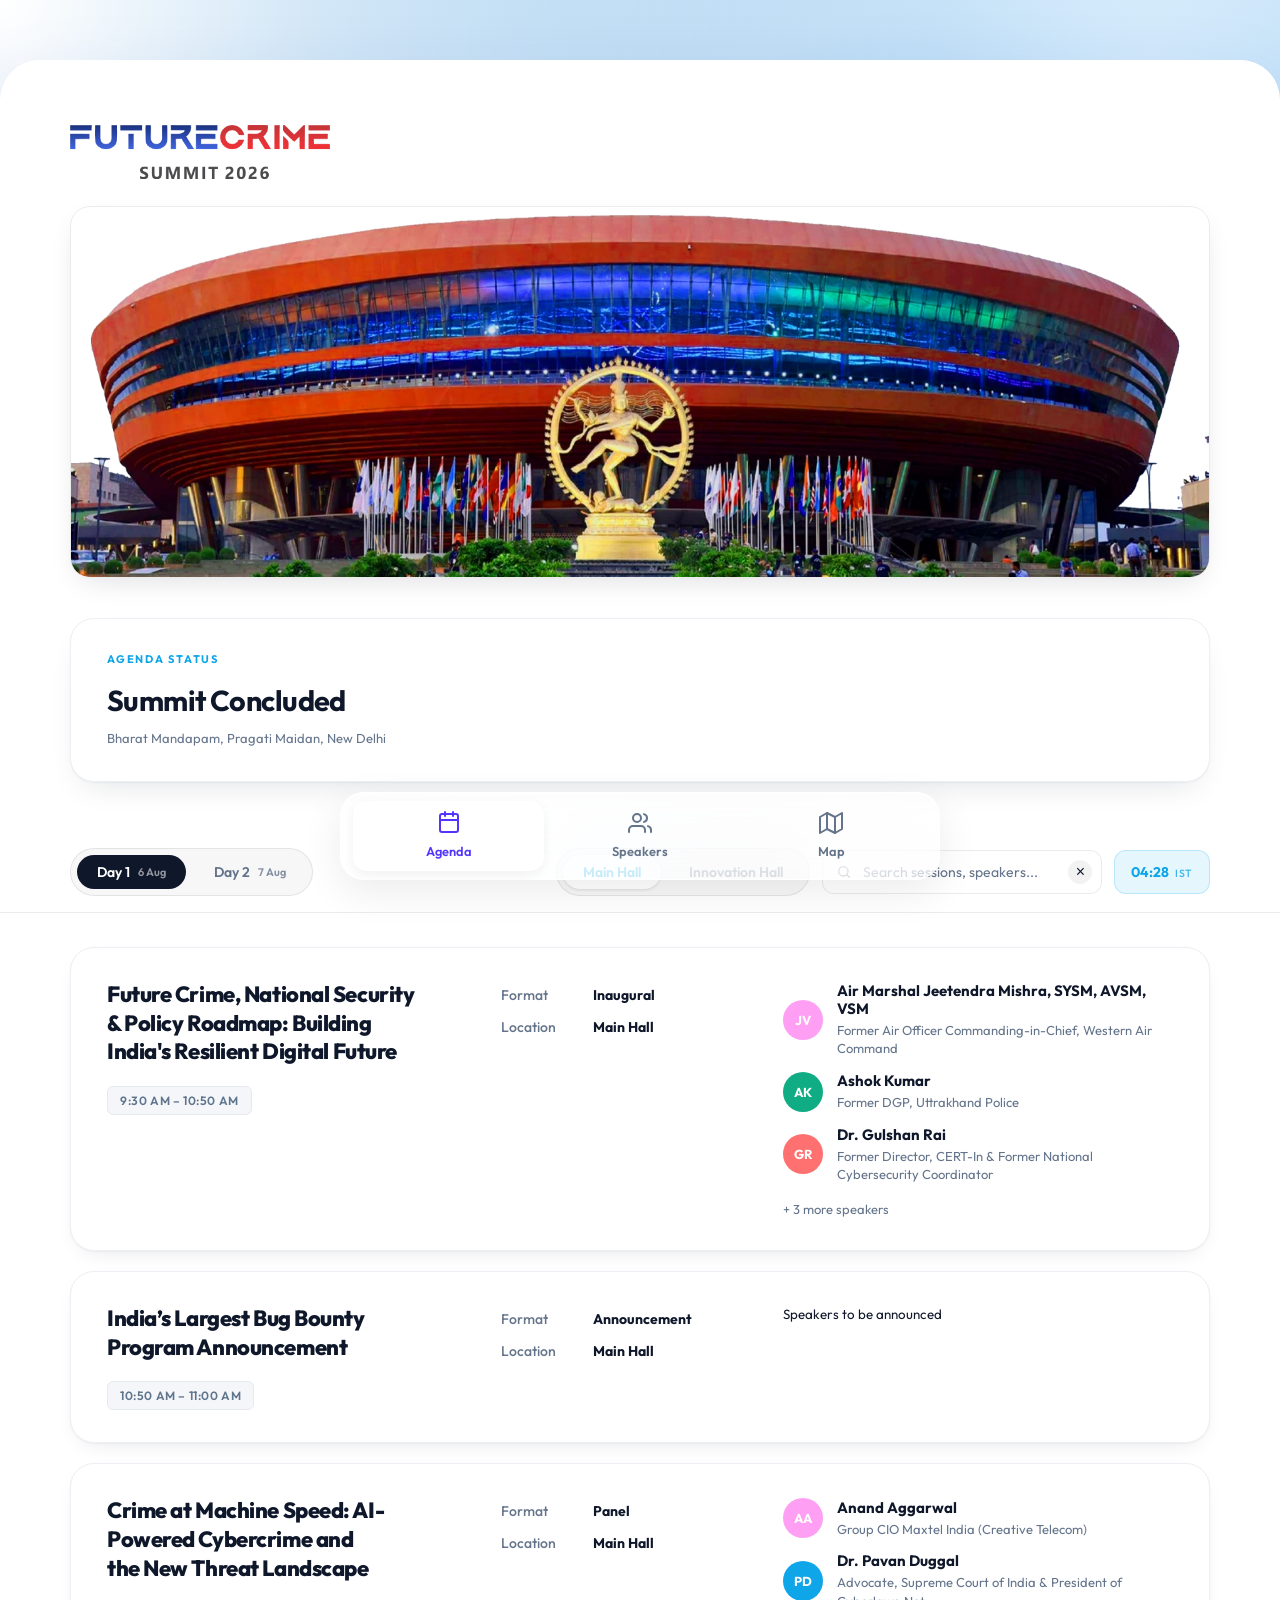
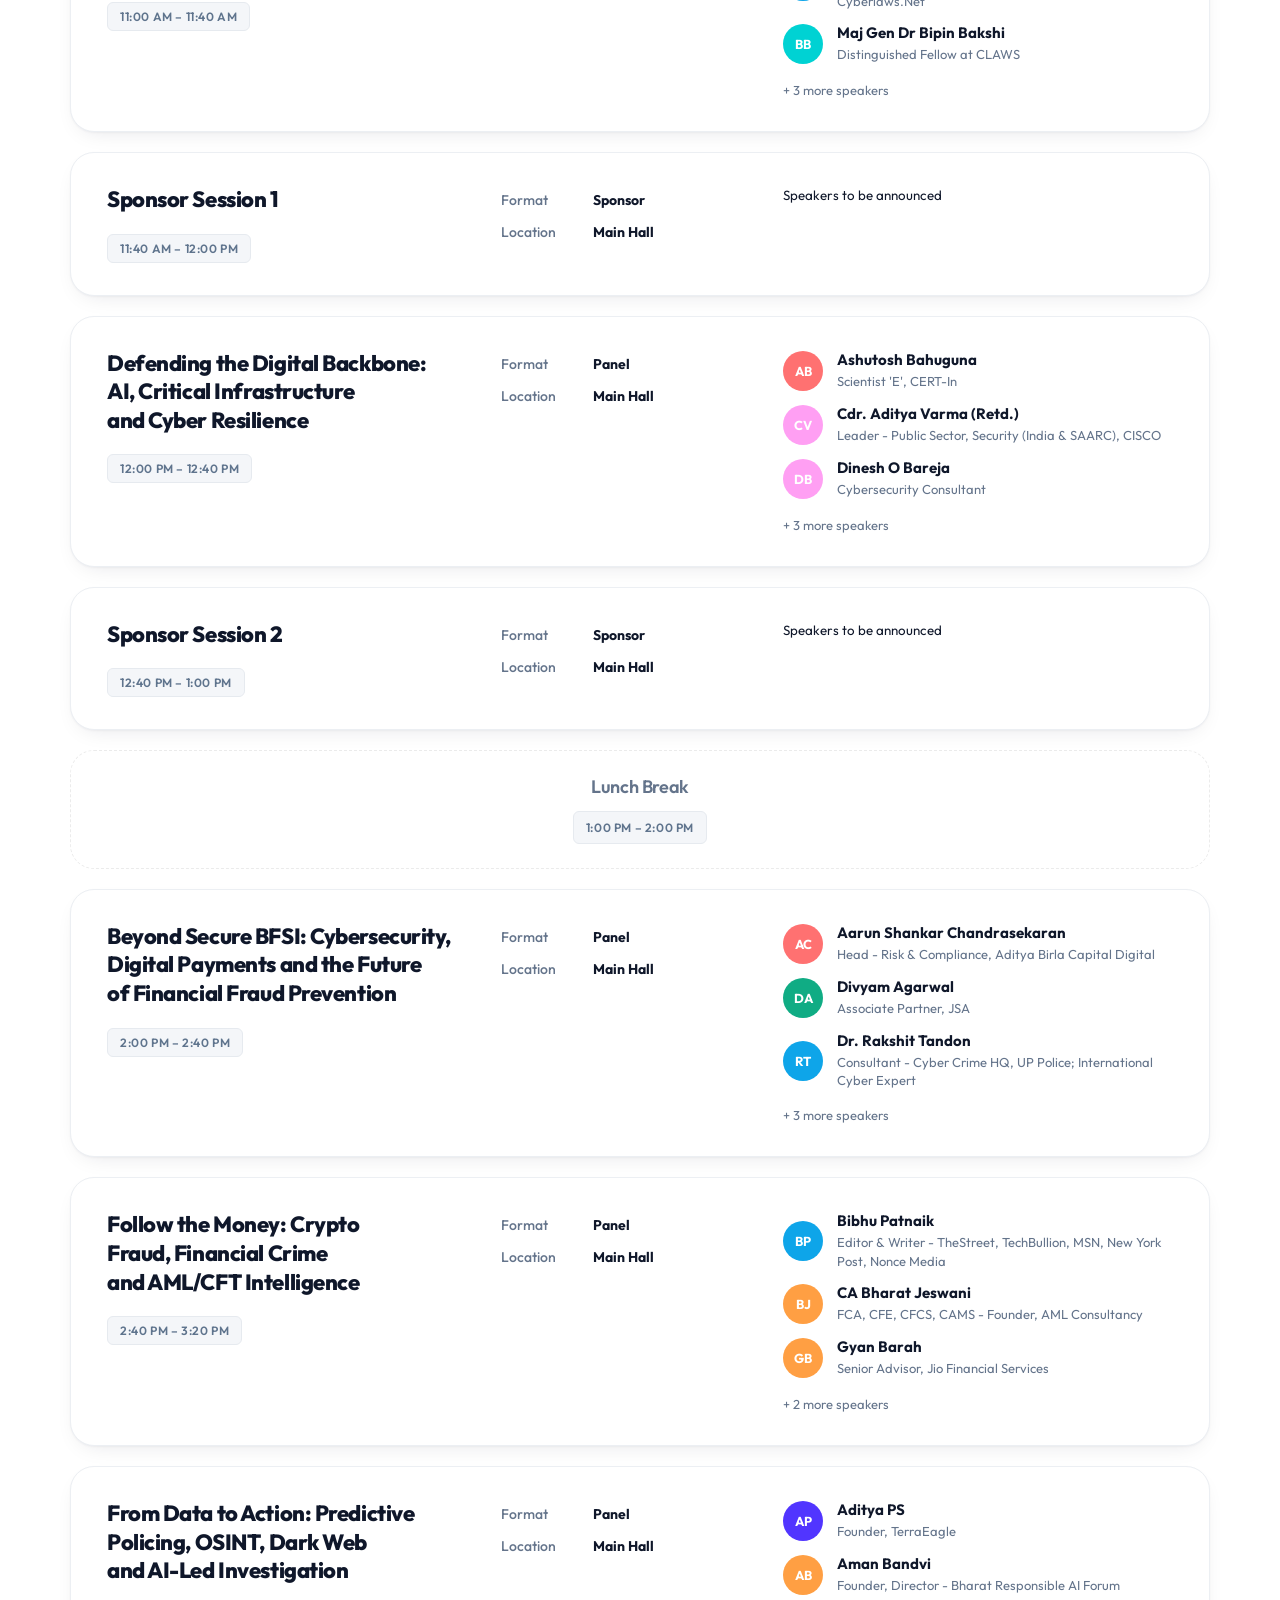
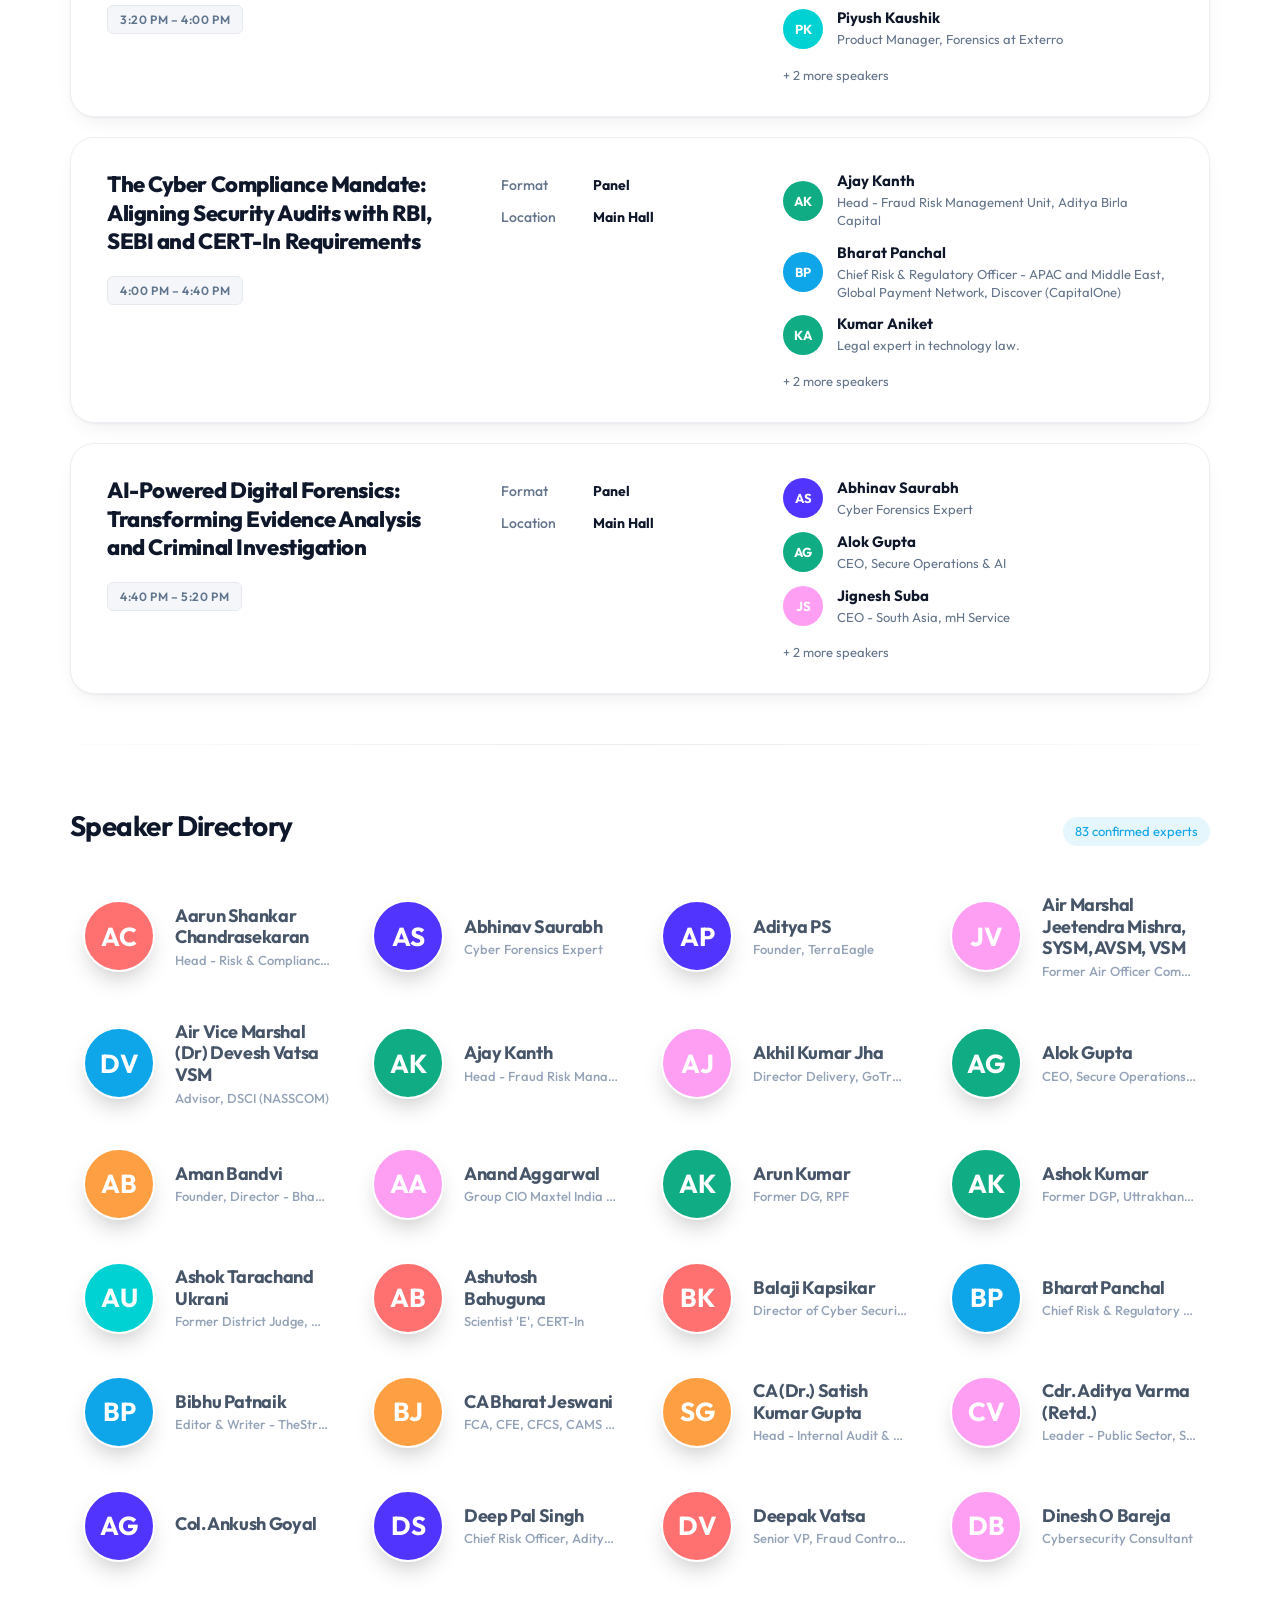
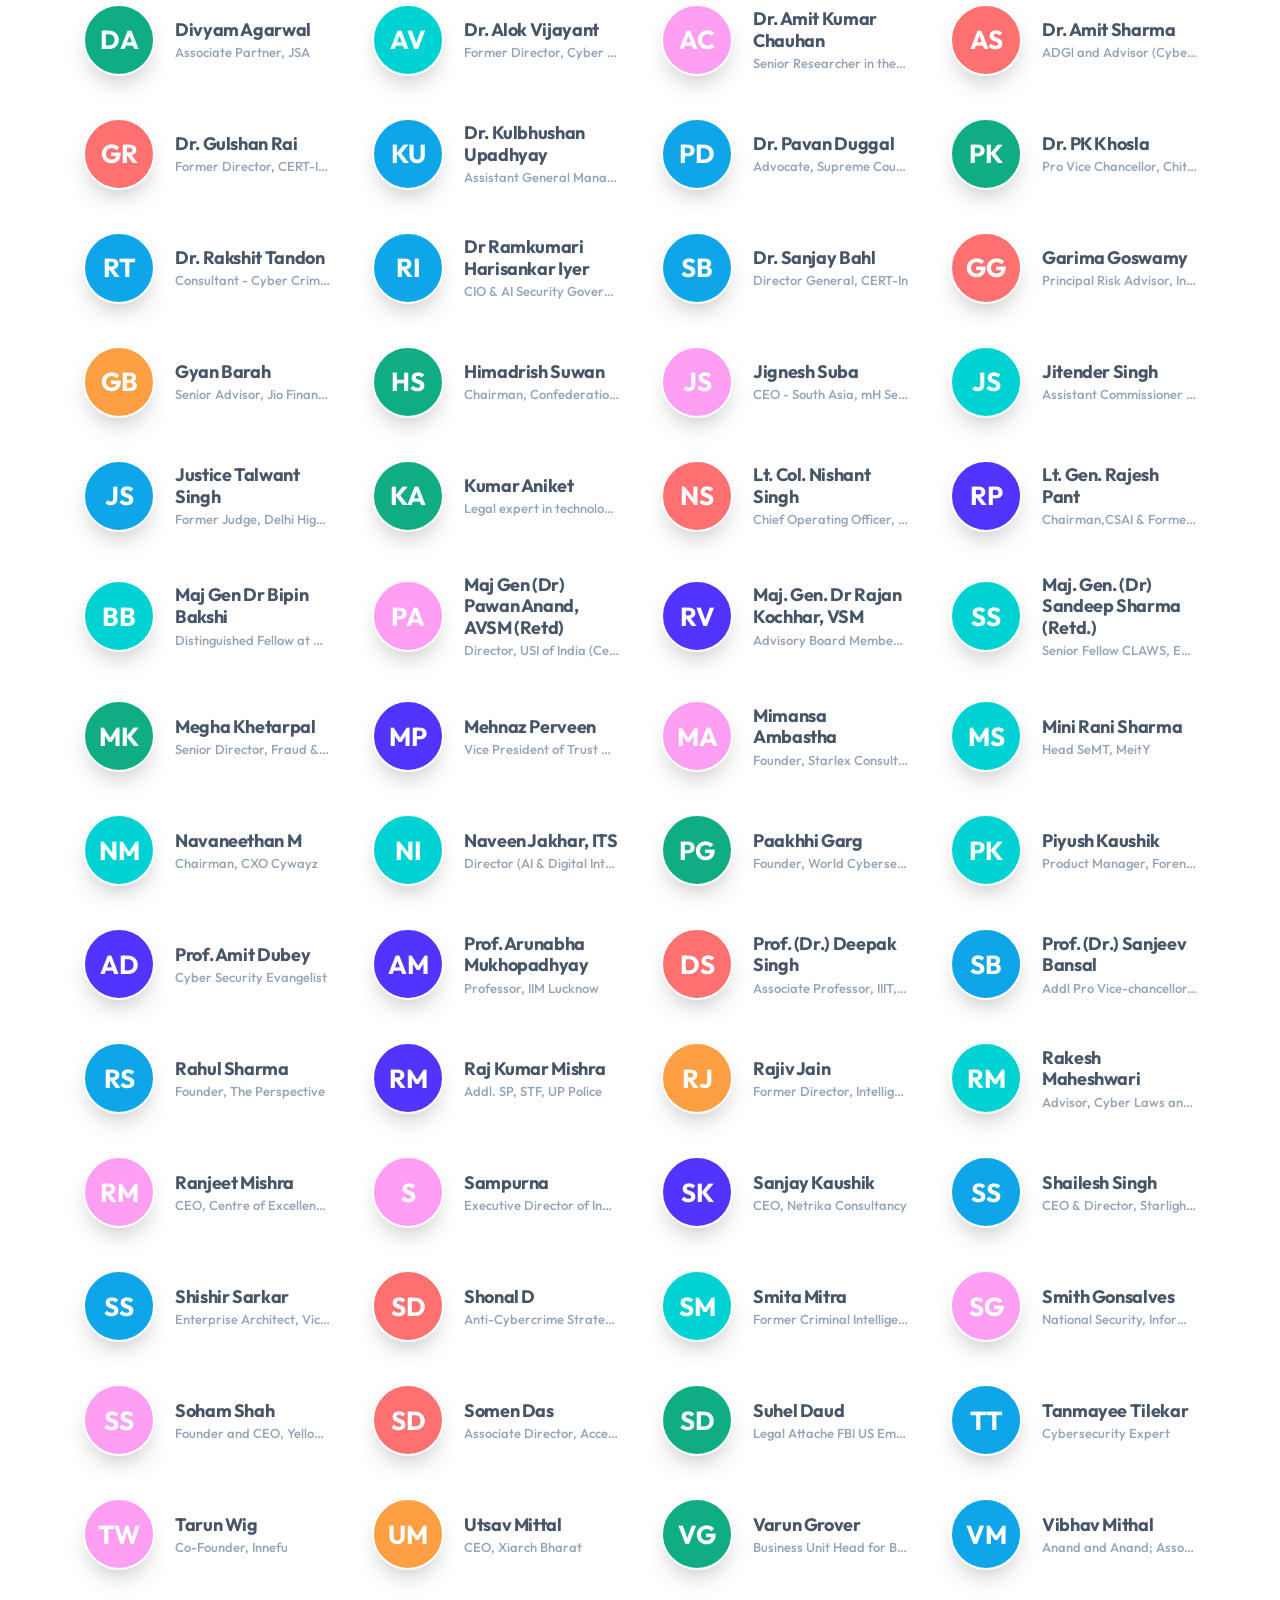
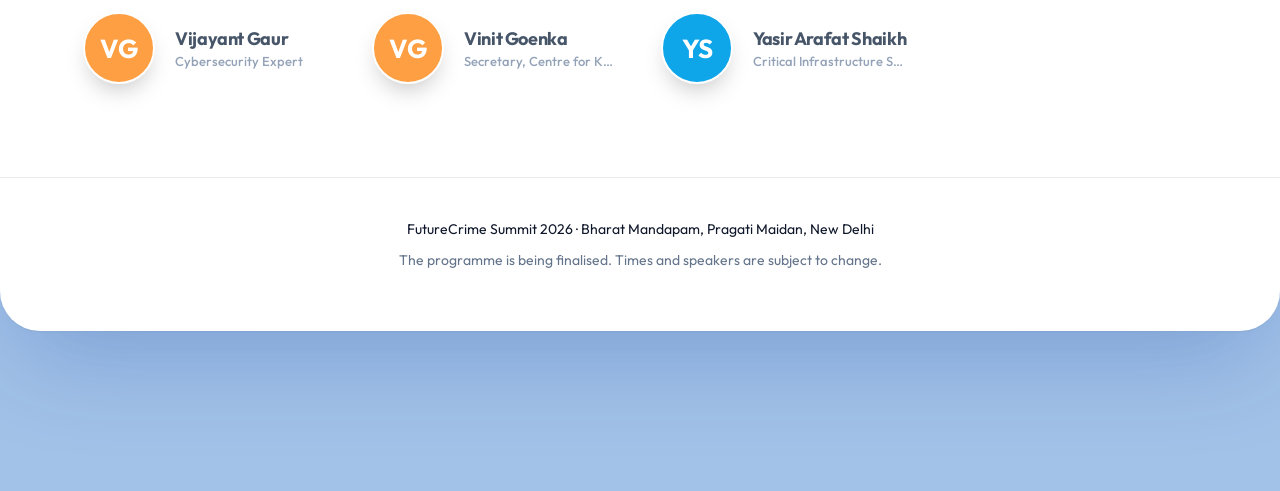
==== agenda/index.html @ 0f735884 "added new" ====
<!DOCTYPE html>
<html lang="en">
<head>
<meta charset="utf-8">
<meta name="viewport" content="width=device-width, initial-scale=1, viewport-fit=cover">
<title>Agenda · FutureCrime Summit 2026</title>
<meta name="description" content="Full two-day session schedule and speaker directory for the FutureCrime Summit 2026, 6–7 August 2026, Bharat Mandapam, New Delhi.">
<meta name="theme-color" content="#a2c2e8">
<link rel="shortcut icon" href="https://summit.futurecrime.org/assets/img/logo/favs.jpeg">
<link rel="preconnect" href="https://fonts.googleapis.com">
<link rel="preconnect" href="https://fonts.gstatic.com" crossorigin>
<link href="https://fonts.googleapis.com/css2?family=Outfit:wght@300;400;500;600;700;800&display=swap" rel="stylesheet">
<link rel="stylesheet" href="assets/css/agenda.css?v=1.0.24">
</head>
<body>

<div class="ambient-bg" aria-hidden="true"></div>

<div class="app-container">

  <header class="hero">
    <div class="wrap">
      <!-- Drop your logo file at images/logo.png, or point src at the one
           already on the site. -->
      <a class="hero-logo" href="https://summit.futurecrime.org/" aria-label="FutureCrime Summit home">
        <img src="assets/summit.png" alt="FutureCrime Summit">
      </a>

      <!-- Swap images/banner.jpg for your own artwork. Anything around
           1600x520 (roughly 3:1) fits without cropping. -->
      <div class="hero-banner">
        <img src="assets/1600x520.webp" alt="FutureCrime Summit 2026">
      </div>

      <!-- Fills itself in: what is running now, and what is next. -->
      <section class="live" id="live-strip" aria-live="polite" aria-label="Current session">
        <div class="live-skeleton">Initializing timeline data…</div>
      </section>
    </div>
  </header>

  <nav class="controls" id="controls" aria-label="Agenda filters">
    <div class="wrap controls-inner">
      <div class="days" id="day-tabs" role="tablist" aria-label="Event day"></div>
      <div class="filters">
        <div class="halls" id="hall-filters" role="group" aria-label="Filter by hall"></div>
        <div class="search">
          <svg viewBox="0 0 24 24" aria-hidden="true"><circle cx="11" cy="11" r="7"/><path d="M20 20l-3.5-3.5"/></svg>
          <input type="search" id="search" placeholder="Search sessions, speakers..." aria-label="Search the agenda" autocomplete="off">
          <button type="button" id="search-clear" class="clear" aria-label="Clear search" hidden>&times;</button>
        </div>
        <div class="controls-clock" aria-live="off">
          <span id="clock-time">--:--</span>
          <span class="controls-clock-tz">IST</span>
        </div>
      </div>
    </div>
  </nav>

  <main class="wrap">
    <section id="timeline" class="timeline" aria-label="Session timeline"></section>
    <p class="empty" id="empty" hidden>
      <strong>No matching sessions found.</strong>
      Adjust your search or hall filters to see the full day's agenda.
    </p>

    <section class="directory" id="directory" aria-labelledby="dir-heading">
      <div class="dir-head">
        <h2 id="dir-heading">Speaker Directory</h2>
        <p class="dir-count" id="dir-count"></p>
      </div>
      <div class="dir-grid" id="dir-grid"></div>
    </section>
  </main>

  <footer class="foot">
    <div class="wrap">
      <p>FutureCrime Summit 2026 · Bharat Mandapam, Pragati Maidan, New Delhi</p>
      <p class="foot-note">The programme is being finalised. Times and speakers are subject to change.</p>
    </div>
  </footer>

</div><!-- /.app-container -->

<div class="sheet" id="sheet" hidden role="dialog" aria-modal="true" aria-labelledby="sheet-title">
  <div class="sheet-backdrop" data-close></div>
  <div class="sheet-panel" role="document">
    <button class="sheet-close" data-close aria-label="Close">&times;</button>
    <div class="sheet-body" id="sheet-body"></div>
  </div>
</div>

<nav class="bottom-nav" aria-label="Primary navigation">
  <a href="#timeline" class="nav-item active">
    <svg viewBox="0 0 24 24" aria-hidden="true">
      <rect x="3" y="4" width="18" height="18" rx="2"></rect>
      <line x1="16" y1="2" x2="16" y2="6"></line>
      <line x1="8" y1="2" x2="8" y2="6"></line>
      <line x1="3" y1="10" x2="21" y2="10"></line>
    </svg>
    <span>Agenda</span>
  </a>

  <a href="#directory" class="nav-item">
    <svg viewBox="0 0 24 24" aria-hidden="true">
      <path d="M17 21v-2a4 4 0 0 0-4-4H5a4 4 0 0 0-4 4v2"></path>
      <circle cx="9" cy="7" r="4"></circle>
      <path d="M23 21v-2a4 4 0 0 0-3-3.87"></path>
      <path d="M16 3.13a4 4 0 0 1 0 7.75"></path>
    </svg>
    <span>Speakers</span>
  </a>

  <a href="#" class="nav-item" data-sheet="venue">
    <svg viewBox="0 0 24 24" aria-hidden="true">
      <polygon points="1 6 1 22 8 18 16 22 23 18 23 2 16 6 8 2 1 6"></polygon>
      <line x1="8" y1="2" x2="8" y2="18"></line>
      <line x1="16" y1="6" x2="16" y2="22"></line>
    </svg>
    <span>Map</span>
  </a>
</nav>

<!-- All content lives in data.js. It must load before agenda.js. -->
<script src="data.js?v=1.0.25"></script>
<script src="assets/js/agenda.js?v=1.0.25" defer></script>
</body>
</html>
---- agenda/assets/css/agenda.css ----
/* ==========================================================================
   FutureCrime Summit — agenda
   The page is one white sheet floating on a blue gradient field.
   ========================================================================== */

:root {
  --bg-base: #f8fafc;
  --bg-surface: rgba(255, 255, 255, 0.7);
  --bg-surface-hover: rgba(255, 255, 255, 0.95);
  --bg-sheet: rgba(255, 255, 255, 0.95);

  --text-main: #0f172a;
  --text-muted: #64748b;
  --text-dark: #ffffff;

  --border-light: rgba(0, 0, 0, 0.08);

  --accent-cyan: #0ea5e9;
  --accent-cyan-dim: rgba(14, 165, 233, 0.1);
  --accent-magenta: #FF5455;
  --accent-purple: #5135FF;

  --grad-brand: linear-gradient(93deg, var(--accent-purple) 10.65%, var(--accent-magenta) 89.35%);

  --sans: 'Outfit', system-ui, -apple-system, sans-serif;
  --mono: 'Outfit', system-ui, -apple-system, sans-serif;

  --gap: 24px;
  --radius: 16px;
  --ease-spring: cubic-bezier(0.175, 0.885, 0.32, 1.1);
  --ease-out: cubic-bezier(0.16, 1, 0.3, 1);
}

*, *::before, *::after { box-sizing: border-box; }

html { scroll-behavior: smooth; }
@media (prefers-reduced-motion: reduce) {
  html { scroll-behavior: auto; }
  *, *::before, *::after { animation-duration: .01ms !important; transition-duration: .01ms !important; }
}

body {
  margin: 0;
  background-color: #a2c2e8;
  color: var(--text-main);
  font-family: var(--sans);
  font-size: 16px;
  line-height: 1.6;
  -webkit-font-smoothing: antialiased;
  -moz-osx-font-smoothing: grayscale;
  overflow-x: hidden;
}

.ambient-bg {
  position: fixed;
  inset: 0;
  z-index: -2;
  pointer-events: none;
  background-color: #7db9e8;
  background-image:
    radial-gradient(circle at 10% 95%, #0d47a1 0%, transparent 50%),
    radial-gradient(circle at 90% 90%, #64b5f6 0%, transparent 60%),
    radial-gradient(circle at 0% 0%, #ffffff 0%, transparent 60%),
    radial-gradient(circle at 90% 10%, #e3f2fd 0%, transparent 60%);
}

.app-container {
  background: #ffffff;
  max-width: 1280px;
  margin: 60px auto 160px;
  border-radius: 40px;
  box-shadow:
    0 40px 100px -20px rgba(0, 50, 150, 0.25),
    0 1px 3px rgba(0, 0, 0, 0.05),
    inset 0 1px 1px rgba(255, 255, 255, 0.8);
  position: relative;
}

.wrap { width: min(1140px, 100% - 40px); margin-inline: auto; }

@media (max-width: 1024px) {
  .app-container { margin: 40px auto 140px; width: calc(100% - 48px); border-radius: 32px; }
}
@media (max-width: 640px) {
  .wrap { width: min(1140px, 100% - 28px); }
  .app-container {
    margin: 0 auto; width: 100%; border-radius: 0;
    box-shadow: none; min-height: 100vh; padding-bottom: 120px;
  }
}

:focus-visible {
  outline: 2px solid var(--accent-cyan);
  outline-offset: 4px;
  border-radius: 6px;
}

/* hero ------------------------------------------------------------------- */
.hero {
  position: relative; z-index: 1; padding: 60px 0 30px; text-align: center;
  border-radius: 40px 40px 0 0;
}
@media (max-width: 640px) { .hero { border-radius: 0; } }

/* Left-aligned inside an otherwise centred hero. */
.hero-logo {
  display: block;
  width: fit-content;
  margin: 0 auto 22px 0;
  line-height: 0;
}
.hero-logo img {
  height: 64px;
  width: auto;
  max-width: 260px;
  object-fit: contain;
  display: block;
}
@media (max-width: 640px) {
  .hero-logo { margin-bottom: 18px; }
  .hero-logo img { height: 46px; max-width: 190px; }
}

.hero-banner {
  margin: 0 0 8px;
  border-radius: 20px;
  overflow: hidden;
  border: 1px solid var(--border-light);
  box-shadow: 0 10px 30px -12px rgba(15, 23, 42, 0.18);
  line-height: 0;
}
.hero-banner img {
  width: 100%;
  height: auto;
  display: block;
  aspect-ratio: 40 / 13;
  object-fit: cover;
}
@media (max-width: 640px) {
  .hero-banner { border-radius: 14px; }
}

/* live status card ------------------------------------------------------- */
.live { margin-top: 40px; text-align: left; }

.live-skeleton {
  padding: 26px; border-radius: var(--radius);
  border: 1px dashed var(--border-light); color: var(--text-muted);
  font-family: var(--mono); font-size: 13px; text-align: center;
}

.live-card {
  position: relative; overflow: hidden;
  display: grid; gap: 8px;
  padding: 32px 36px;
  border-radius: 24px;
  border: 1px solid rgba(255, 84, 85, 0.4);
  background: #ffffff;
  box-shadow: 0 1px 2px rgba(15, 23, 42, 0.04), 0 14px 34px -16px rgba(15, 23, 42, 0.2);
}
.live-card.is-idle {
  border-color: #eceff3;
  background: #ffffff;
  box-shadow: 0 1px 2px rgba(15, 23, 42, 0.04), 0 14px 34px -16px rgba(15, 23, 42, 0.16);
}

.live-label {
  display: flex; align-items: center; gap: 9px;
  font-family: var(--mono); font-size: 11px; font-weight: 700;
  letter-spacing: .16em; text-transform: uppercase; color: var(--accent-magenta);
}
.live-card.is-idle .live-label { color: var(--accent-cyan); }

.live-title {
  margin: 6px 0 2px; font-size: clamp(1.2rem, 3vw, 1.8rem);
  font-weight: 700; letter-spacing: -.02em; line-height: 1.25;
  color: #0f172a;
}
.live-meta {
  font-family: var(--mono); font-size: 13px; color: var(--text-muted);
  display: flex; flex-wrap: wrap; gap: 8px 16px; align-items: center;
}
.live-meta b { color: var(--text-main); font-weight: 600; }

.live-bar {
  margin-top: 16px; height: 4px; border-radius: 4px;
  background: rgba(0, 0, 0, 0.05); overflow: hidden;
}
.live-bar span {
  display: block; height: 100%; background: var(--grad-brand);
  transition: width 30s linear;
  box-shadow: 0 0 10px var(--accent-magenta);
}

.live-next {
  margin-top: 16px; padding-top: 16px;
  border-top: 1px solid var(--border-light);
  font-family: var(--mono); font-size: 13px; color: var(--text-muted);
  display: flex; gap: 12px; align-items: baseline; flex-wrap: wrap;
}
.live-next em {
  font-style: normal; color: var(--accent-cyan); font-weight: 700;
  letter-spacing: .1em; text-transform: uppercase; font-size: 11px;
}
.live-next b { color: var(--text-main); font-weight: 500; font-family: var(--sans); }

/* controls -------------------------------------------------------------- */
.controls {
  position: sticky; top: 0; z-index: 40;
  margin-top: 20px; padding: 16px 0;
  background: rgba(255, 255, 255, 0.85);
  backdrop-filter: blur(16px);
  -webkit-backdrop-filter: blur(16px);
  border-bottom: 1px solid var(--border-light);
}
.controls-inner {
  display: flex; flex-wrap: wrap; gap: 16px;
  justify-content: space-between; align-items: center;
}

.days {
  display: flex; gap: 8px;
  background: rgba(0, 0, 0, 0.03); padding: 6px; border-radius: 100px;
  border: 1px solid var(--border-light);
}
.day-tab {
  appearance: none; cursor: pointer;
  padding: 8px 20px; border-radius: 100px;
  border: none; background: transparent;
  color: var(--text-muted); font-family: var(--sans); font-size: 14px; font-weight: 600;
  display: flex; align-items: center; gap: 8px;
  transition: all .2s var(--ease-out);
}
.day-tab small { font-family: var(--mono); font-size: 11px; opacity: .8; }
.day-tab:hover { color: var(--text-main); background: rgba(0, 0, 0, 0.04); }
.day-tab[aria-selected="true"] { background: var(--text-main); color: var(--text-dark); }
.day-tab[aria-selected="true"] small { color: rgba(255, 255, 255, 0.7); }

.filters {
  display: flex; gap: 12px; align-items: center; flex-wrap: wrap;
  flex: 1 1 auto; justify-content: flex-end;
}
/* Hall switcher: same pill treatment as the day tabs, so the two read as
   a matched pair of controls. */
.halls {
  display: flex; gap: 8px;
  background: rgba(0, 0, 0, 0.03); padding: 6px; border-radius: 100px;
  border: 1px solid var(--border-light);
}

.hall-tab {
  appearance: none; cursor: pointer;
  padding: 8px 20px; border-radius: 100px;
  border: none; background: transparent;
  color: var(--text-muted); font-family: var(--sans); font-size: 14px; font-weight: 600;
  white-space: nowrap;
  transition: all .2s var(--ease-out);
}
.hall-tab:hover { color: var(--text-main); background: rgba(0, 0, 0, 0.04); }
.hall-tab[aria-selected="true"] {
  background: #ffffff;
  color: var(--accent-cyan);
  box-shadow: 0 1px 3px rgba(15, 23, 42, 0.12);
}

.search {
  position: relative; flex: 1 1 200px; max-width: 280px; min-width: 140px;
  display: flex; align-items: center;
}
.search svg {
  position: absolute; left: 14px; width: 16px; height: 16px;
  fill: none; stroke: var(--text-muted); stroke-width: 2; stroke-linecap: round;
  pointer-events: none;
}
.search input {
  width: 100%; padding: 12px 36px 12px 40px;
  border-radius: 12px; border: 1px solid var(--border-light);
  background: rgba(255, 255, 255, 0.8); color: var(--text-main);
  font-family: var(--sans); font-size: 14px;
  transition: all .2s;
}
.search input::placeholder { color: #64748b; }
.search input:focus {
  border-color: var(--accent-cyan); outline: none; background: #fff;
  box-shadow: 0 0 0 3px var(--accent-cyan-dim);
}
.search .clear {
  position: absolute; right: 10px; width: 24px; height: 24px;
  border: 0; border-radius: 50%; cursor: pointer;
  background: rgba(0, 0, 0, 0.05); color: var(--text-main); font-size: 16px; line-height: 1;
  display: grid; place-items: center;
}
.search .clear:hover { background: rgba(0, 0, 0, 0.1); }

.controls-clock {
  display: flex; align-items: baseline; gap: 6px;
  font-family: var(--mono); font-size: 14px; font-weight: 700;
  color: var(--accent-cyan);
  padding: 10px 16px;
  border-radius: 12px;
  background: var(--accent-cyan-dim);
  border: 1px solid rgba(14, 165, 233, 0.2);
  white-space: nowrap;
}
.controls-clock-tz { font-size: .75em; opacity: .8; font-weight: 500; letter-spacing: .05em; }

/* timeline -------------------------------------------------------------- */
.timeline { padding: 34px 0 10px; position: relative; z-index: 1; display: grid; gap: 20px; }

.mesh-card {
  position: relative; overflow: hidden; display: grid;
  grid-template-columns: 1.3fr 0.9fr 1.4fr; gap: 32px;
  width: 100%; text-align: left; appearance: none; cursor: pointer;
  padding: 32px 36px; border-radius: 24px;
  border: 1px solid #eceff3;
  background: #ffffff;
  box-shadow: 0 1px 2px rgba(15, 23, 42, 0.04), 0 8px 24px -12px rgba(15, 23, 42, 0.14);
  transition: transform .3s cubic-bezier(0.16, 1, 0.3, 1), box-shadow .3s ease;
  color: var(--text-main); font-family: var(--sans);
}

.mesh-card:hover {
  transform: translateY(-3px);
  box-shadow: 0 2px 4px rgba(15, 23, 42, 0.05), 0 18px 40px -14px rgba(15, 23, 42, 0.22);
}

.mc-col-1 h3 {
  margin: 0; font-size: 22px; font-weight: 800;
  letter-spacing: -0.02em; line-height: 1.3; color: #0f172a;
  text-wrap: balance;
}
.mc-time {
  margin-top: 20px; font-family: var(--mono); font-size: 12px; font-weight: 600;
  color: #5f748d; display: inline-block; padding: 6px 12px;
  background: #f4f6f9; border-radius: 6px;
  border: 1px solid #e6eaef;
  letter-spacing: 0.05em; text-transform: uppercase;
}

.mc-col-2 .kv-grid {
  display: grid; grid-template-columns: 80px 1fr; gap: 14px 12px;
  font-size: 14px; align-items: baseline; margin-top: 6px;
}
.mc-col-2 .kv-key { color: var(--text-muted); font-weight: 500; }
.mc-col-2 .kv-val { font-weight: 700; color: #0f172a; }

.mc-col-3 { display: flex; flex-direction: column; gap: 16px; margin-top: 2px; }
.mc-speakers { display: flex; flex-direction: column; gap: 14px; }
.mc-speaker-row { display: flex; gap: 14px; align-items: center; }
.mc-speaker-info { display: flex; flex-direction: column; min-width: 0; }
.mc-speaker-info .nm { font-weight: 700; color: #0f172a; font-size: 15px; line-height: 1.2; }
.mc-speaker-info .dg { font-size: 13px; color: var(--text-muted); margin-top: 3px; line-height: 1.4; }

/* Base avatar: a monogram placeholder, or a cropped photo. Size comes from
   the context rather than the base class. */
.av {
  border-radius: 50%; flex: none;
  display: grid; place-items: center;
  font-family: var(--sans); font-weight: 700;
  color: #fff; background: var(--av, var(--accent-cyan));
  object-fit: cover; overflow: hidden;
}

.mc-speaker-row .av { width: 40px; height: 40px; font-size: 13px; }

/* Used in the speaker grid and in both modals. */
.av.xl {
  width: 72px; height: 72px; font-size: 26px;
  box-shadow: 0 12px 24px -8px rgba(0, 0, 0, 0.25);
  border: 2px solid #ffffff;
}

img.av { color: transparent; }

/* state: currently running — the one place magenta is used. */
@keyframes blink-active-session {
  0%, 100% {
    border-color: rgba(255, 84, 85, 1);
    box-shadow: 0 0 0 1px rgba(255, 84, 85, 0.8), 0 10px 30px -10px rgba(255, 84, 85, 0.3);
  }
  50% {
    border-color: rgba(255, 84, 85, 0.3);
    box-shadow: 0 0 0 1px transparent, 0 10px 30px -10px rgba(255, 84, 85, 0.1);
  }
}

.mesh-card.is-now {
  border: 1px solid rgba(255, 84, 85, 1);
  animation: blink-active-session 1.5s infinite ease-in-out;
  background: #ffffff;
}
.mesh-card.is-now .mc-time {
  color: var(--accent-magenta);
  background: rgba(255, 84, 85, 0.08);
  border-color: rgba(255, 84, 85, 0.2);
}
.mc-live {
  display: inline-flex; align-items: center; gap: 6px; margin-bottom: 10px;
  font-family: var(--mono); font-size: 11px; font-weight: 700;
  letter-spacing: .14em; text-transform: uppercase; color: var(--accent-magenta);
}

/* state: finished */
.mesh-card.is-past { opacity: .58; }
.mesh-card.is-past:hover { opacity: 1; }

/* breaks read as quiet dividers, not sessions */
.mesh-card.is-break {
  grid-template-columns: 1fr; text-align: center;
  background: transparent; border: 1px dashed var(--border-light); box-shadow: none;
  padding: 24px; cursor: default;
}
.mesh-card.is-break h3 { font-size: 18px; color: var(--text-muted); font-weight: 600; }
.mesh-card.is-break:hover { transform: none; box-shadow: none; }
.mesh-card.is-break .mc-time { margin-top: 12px; }

.day-head {
  display: flex; align-items: baseline; gap: 14px; flex-wrap: wrap;
  padding: 10px 0 0;
}
.day-head h2 { margin: 0; font-size: 26px; font-weight: 800; letter-spacing: -0.03em; color: var(--text-main); }
.day-head p {
  margin: 0; font-family: var(--mono); font-size: 13px; color: var(--text-muted);
  text-transform: uppercase; letter-spacing: 0.1em; font-weight: 600;
}

.empty {
  padding: 60px 20px; color: var(--text-muted); font-size: 15px; text-align: center;
  background: var(--bg-surface); border-radius: var(--radius); border: 1px dashed var(--border-light);
}
.empty strong {
  display: block; color: var(--text-main); font-size: 18px;
  margin-bottom: 8px; font-weight: 600;
}

@media (max-width: 900px) {
  .mesh-card { grid-template-columns: 1fr; gap: 24px; padding: 24px; }
  .mc-time { margin-top: 14px; }
  .mc-col-2 .kv-grid { margin-top: 0; }
  .mc-col-1 h3 { font-size: 19px; }
}

/* speaker directory ----------------------------------------------------- */
.directory { padding: 60px 0 80px; margin-top: 40px; position: relative; }
.directory::before {
  content: ''; position: absolute; top: 0; left: 50%; transform: translateX(-50%);
  width: 100vw; height: 1px; max-width: 1280px;
  background: linear-gradient(90deg, transparent, var(--border-light) 50%, transparent);
}
.dir-head {
  display: flex; align-items: baseline; justify-content: space-between;
  gap: 14px; margin-bottom: 32px;
}
.dir-head h2 { margin: 0; font-size: 28px; font-weight: 700; letter-spacing: -.02em; }
.dir-count {
  margin: 0; font-family: var(--mono); font-size: 13px; color: var(--accent-cyan);
  background: var(--accent-cyan-dim); padding: 4px 12px; border-radius: 100px;
}

.dir-grid {
  display: grid; gap: 16px;
  grid-template-columns: repeat(auto-fill, minmax(260px, 1fr));
}
.dir-card {
  appearance: none; cursor: pointer; text-align: left;
  display: flex; gap: 20px; align-items: center;
  padding: 12px; border-radius: 16px;
  border: 1px solid transparent; background: transparent;
  color: inherit; font-family: inherit;
  transition: all .2s var(--ease-out);
}
.dir-card:hover {
  background: var(--bg-surface-hover);
  border-color: var(--border-light);
  box-shadow: 0 10px 30px -10px rgba(0, 0, 0, 0.05);
  transform: translateY(-2px);
}
.dir-card .who { min-width: 0; display: flex; flex-direction: column; gap: 4px; }
.dir-card .nm {
  display: block; font-size: 18px; font-weight: 700; letter-spacing: -.02em;
  color: #475569; line-height: 1.2;
}
.dir-card:hover .nm { color: var(--text-main); }
.dir-card .og {
  display: block; font-size: 13px; color: #94a3b8; font-weight: 500;
  white-space: nowrap; overflow: hidden; text-overflow: ellipsis;
}

/* detail modal ---------------------------------------------------------- */
.sheet { position: fixed; inset: 0; z-index: 100; display: flex; }
.sheet[hidden] { display: none; }
.sheet-backdrop {
  position: absolute; inset: 0; background: rgba(15, 23, 42, 0.4);
  backdrop-filter: blur(4px); -webkit-backdrop-filter: blur(4px);
}
.sheet-panel {
  position: relative; margin: auto; width: min(680px, 100% - 32px);
  max-height: min(85vh, 820px); overflow-y: auto;
  background: #ffffff; border: none;
  border-radius: 24px; padding: 40px;
  box-shadow: 0 25px 50px -12px rgba(0, 0, 0, 0.25);
  animation: rise .4s var(--ease-spring);
}
@keyframes rise { from { opacity: 0; transform: translateY(40px) scale(.98); } }
@media (max-width: 640px) {
  .sheet-panel {
    margin: auto 0 0; width: 100%; max-height: 90vh;
    border-radius: 24px 24px 0 0; padding: 32px 24px 40px;
  }
}
.sheet-close {
  position: absolute; top: 20px; right: 20px;
  width: 36px; height: 36px; border-radius: 50%; cursor: pointer;
  border: 1px solid rgba(0, 0, 0, 0.05); background: #f8fafc;
  color: var(--text-main); font-size: 20px; line-height: 1;
  display: grid; place-items: center;
  transition: all .2s;
}
.sheet-close:hover { background: #f1f5f9; transform: rotate(90deg); }

.sheet h3 {
  margin: 16px 0 8px; font-size: 26px; font-weight: 700;
  letter-spacing: -.02em; line-height: 1.3; color: var(--text-main);
}
.sheet .kv {
  display: flex; gap: 8px 12px; flex-wrap: wrap; margin: 0 0 24px;
  font-family: var(--sans); font-size: 14px; color: var(--text-muted);
}
.sheet .kv b { color: var(--text-main); font-weight: 700; }
.sheet .body { font-size: 15px; color: var(--text-muted); line-height: 1.7; }
.sheet .body p { margin: 0 0 16px; }
.sheet .body strong { color: var(--text-main); font-weight: 600; }

.sheet h4 {
  margin: 40px 0 16px; font-family: var(--sans); font-size: 13px;
  letter-spacing: .08em; text-transform: uppercase; color: var(--accent-cyan); font-weight: 700;
}
.sp-row {
  display: flex; gap: 16px; align-items: center; padding: 12px 0; margin: 0;
  border-radius: 0;
  width: 100%; text-align: left; background: transparent;
  border: none;
  color: inherit; font-family: inherit; cursor: pointer; transition: all .2s;
}
.sp-row .av { width: 40px; height: 40px; font-size: 13px; }
.sp-row:hover { opacity: .8; }
.sp-row:hover .sp-nm { color: var(--accent-cyan); }
.sp-nm {
  font-size: 16px; font-weight: 700; letter-spacing: -.01em;
  color: var(--text-main); transition: color .2s;
}
.sp-dg {
  font-size: 14px; color: var(--text-muted); margin-left: 4px;
  line-height: 1.4; display: inline; font-weight: 400;
}
.sp-meta {
  font-size: 13px; color: var(--text-muted); margin-left: 4px;
  display: inline; font-weight: 400;
}

.role-tag {
  margin-left: auto; flex: none;
  font-family: var(--mono); font-size: 10px; letter-spacing: .1em; text-transform: uppercase;
  color: var(--accent-magenta); background: rgba(255, 84, 85, 0.1);
  padding: 4px 8px; border-radius: 6px;
}
.sheet .profile { display: flex; gap: 20px; align-items: center; margin-bottom: 32px; }
.sheet .linkedin {
  display: inline-flex; align-items: center; gap: 8px; margin-top: 24px;
  font-family: var(--mono); font-size: 13px; color: var(--text-main);
  text-decoration: none; background: rgba(0, 0, 0, 0.03); padding: 8px 16px; border-radius: 8px;
  border: 1px solid var(--border-light); transition: all .2s;
}
.sheet .linkedin:hover { background: rgba(0, 0, 0, 0.06); border-color: var(--accent-cyan); }

/* venue map (inside the detail modal) ----------------------------------- */
.venue-map {
  position: relative;
  margin: 4px 0 20px;
  border-radius: 16px;
  overflow: hidden;
  border: 1px solid var(--border-light);
  background: #eef2f7;
  aspect-ratio: 16 / 10;
}
.venue-map iframe,
.venue-map img {
  width: 100%; height: 100%; border: 0; display: block; object-fit: cover;
}

.venue-gate {
  display: flex; align-items: center; gap: 14px;
  padding: 16px 18px; margin-bottom: 20px;
  border-radius: 16px;
  border: 1px solid rgba(255, 84, 85, 0.25);
  background: rgba(255, 84, 85, 0.05);
}
.venue-gate .num {
  flex: none; width: 52px; height: 52px; border-radius: 14px;
  display: grid; place-items: center;
  background: var(--grad-brand); color: #fff;
  font-size: 20px; font-weight: 800; letter-spacing: -.02em;
}
.venue-gate .txt { min-width: 0; }
.venue-gate .txt b { display: block; font-size: 15px; color: var(--text-main); font-weight: 700; }
.venue-gate .txt span { display: block; font-size: 13px; color: var(--text-muted); margin-top: 2px; }

.venue-actions { display: flex; gap: 10px; flex-wrap: wrap; }
.btn-directions,
.btn-map {
  display: inline-flex; align-items: center; gap: 8px;
  padding: 12px 20px; border-radius: 12px;
  font-family: var(--sans); font-size: 14px; font-weight: 700;
  text-decoration: none; transition: all .2s var(--ease-out);
}
.btn-directions {
  background: var(--grad-brand); color: #fff;
  box-shadow: 0 8px 20px -8px rgba(81, 53, 255, 0.5);
}
.btn-directions:hover { transform: translateY(-2px); box-shadow: 0 12px 24px -8px rgba(81, 53, 255, 0.55); }
.btn-map {
  background: #f8fafc; color: var(--text-main); border: 1px solid var(--border-light);
}
.btn-map:hover { background: #f1f5f9; }
.btn-directions svg, .btn-map svg { width: 17px; height: 17px; stroke-width: 2.2; fill: none; stroke: currentColor; }

/* footer ---------------------------------------------------------------- */
.foot {
  border-top: 1px solid var(--border-light); padding: 40px 0 60px; text-align: center;
  border-radius: 0 0 40px 40px;
}
@media (max-width: 640px) { .foot { border-radius: 0; } }
.foot p { margin: 0; font-size: 14px; color: var(--text-main); }
.foot-note {
  margin-top: 8px !important; font-family: var(--mono); font-size: 12px;
  color: var(--text-muted) !important;
}

/* bottom nav ------------------------------------------------------------ */
.bottom-nav {
  position: fixed;
  left: 50%;
  bottom: 20px;
  z-index: 90;
  width: min(600px, calc(100% - 32px));
  min-height: 76px;
  padding: 8px 12px;
  display: flex;
  justify-content: space-around;
  align-items: center;
  border-radius: 24px;

  /* Frosted glass. Opacity is kept low relative to the blur so the content
     behind genuinely goes soft rather than being covered over. */
  background: rgba(255, 255, 255, 0.55);
  backdrop-filter: blur(48px) saturate(150%);
  -webkit-backdrop-filter: blur(48px) saturate(150%);
  border: 1px solid rgba(255, 255, 255, 0.8);
  box-shadow:
    0 12px 40px rgba(0, 0, 0, 0.08),
    inset 0 1px 1px rgba(255, 255, 255, 1);

  transform: translateX(-50%);
}

.nav-item {
  position: relative;
  flex: 1;
  padding: 10px 4px;
  display: flex;
  flex-direction: column;
  align-items: center;
  gap: 6px;
  border-radius: 14px;
  color: #64748b;
  text-decoration: none;
  font-family: var(--sans);
  font-size: .8rem;
  font-weight: 600;
  transition: all .2s ease;
}

.nav-item.active {
  color: var(--accent-purple);
  background: #ffffff;
  box-shadow: 0 4px 12px rgba(0, 0, 0, 0.06);
}

.nav-item:hover:not(.active) { color: var(--text-main); }

.nav-item svg {
  width: 24px;
  height: 24px;
  fill: none;
  stroke: currentColor;
  stroke-width: 2;
  stroke-linecap: round;
  stroke-linejoin: round;
  transition: transform .2s ease;
}
.nav-item.active svg { transform: translateY(-1px); stroke: var(--accent-purple); }

@media (max-width: 720px) {
  :root { --gap: 16px; }
  .halls { width: 100%; justify-content: center; }
  .hall-tab { flex: 1; padding: 8px 12px; font-size: 13px; }
  .bottom-nav { bottom: 12px; min-height: 70px; padding: 6px 8px; border-radius: 20px; }
  .nav-item { gap: 4px; font-size: .75rem; }
  .nav-item svg { width: 22px; height: 22px; }
}

/* scroll reveal --------------------------------------------------------- */
.reveal { opacity: 0; transform: translateY(15px) scale(.98); }
.reveal.in {
  opacity: 1; transform: none;
  transition: opacity .6s var(--ease-out), transform .6s var(--ease-out);
}
@media (prefers-reduced-motion: reduce) { .reveal { opacity: 1; transform: none; } }
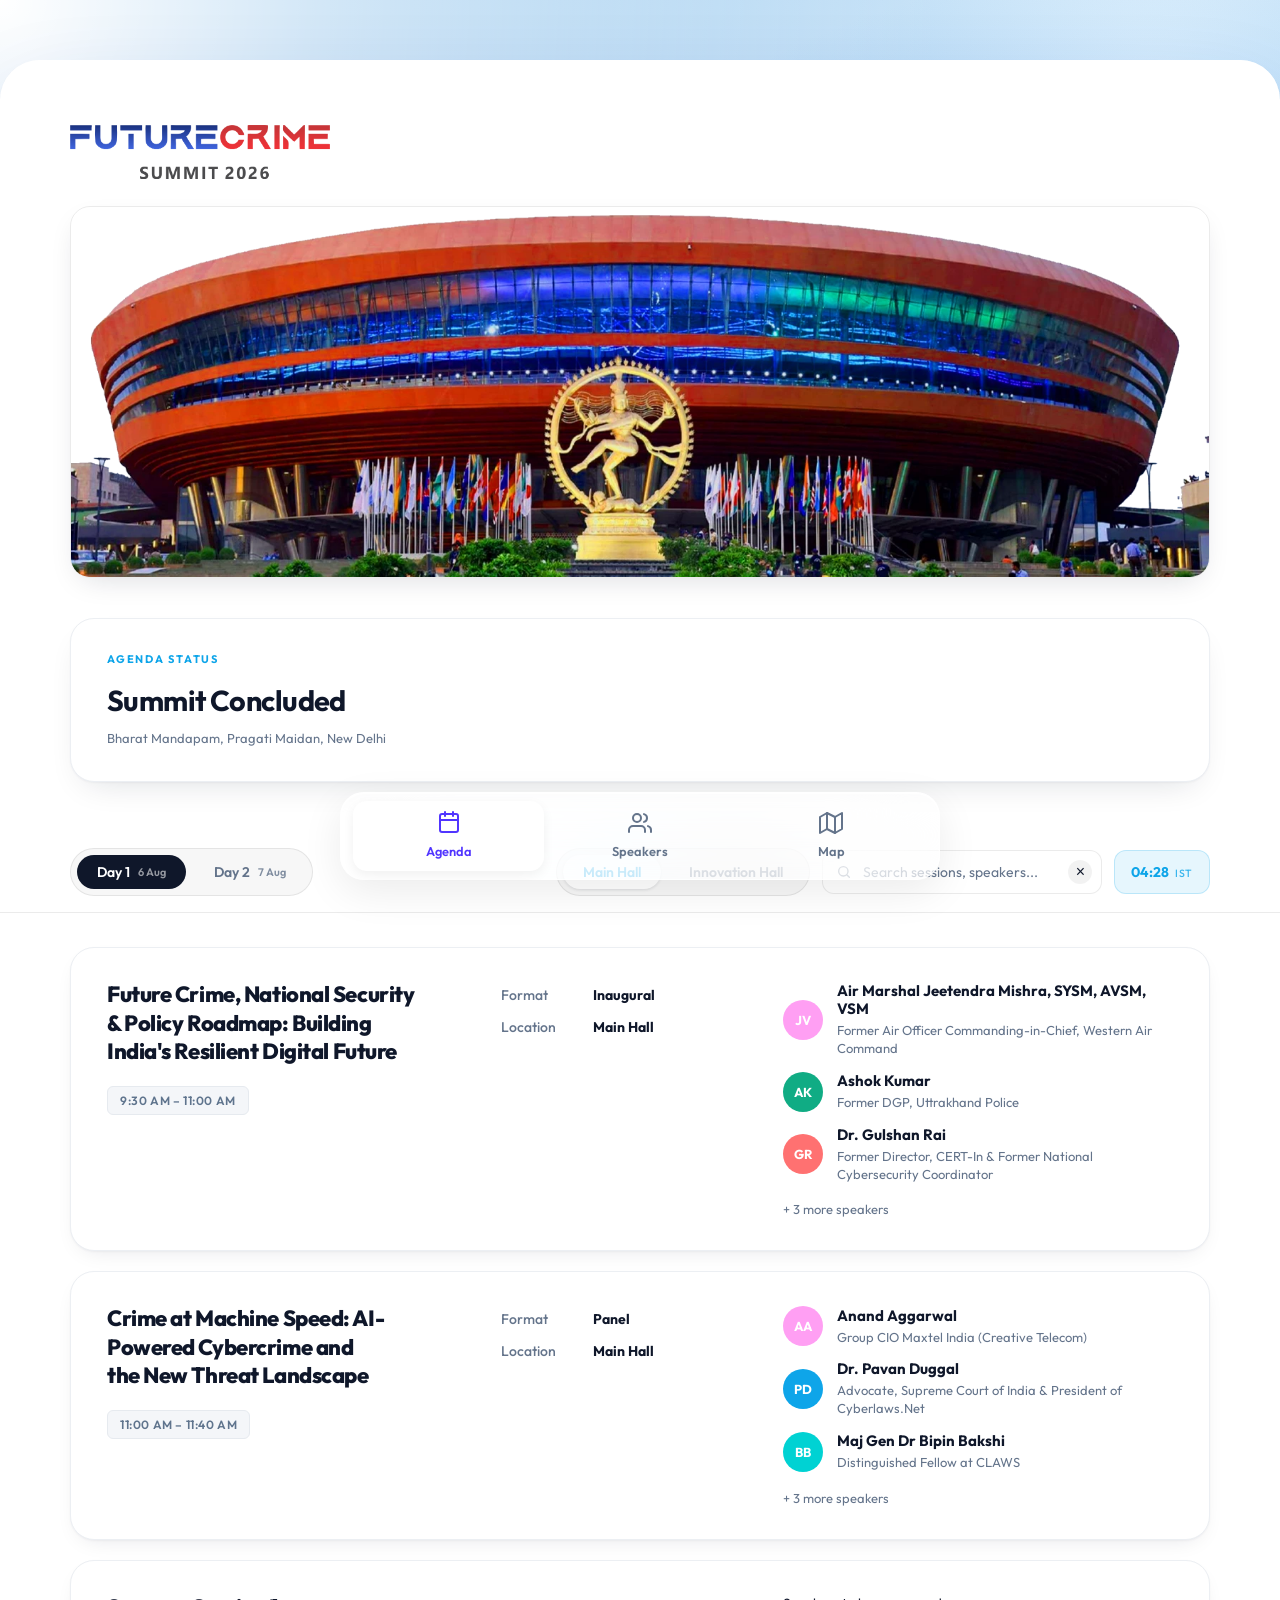
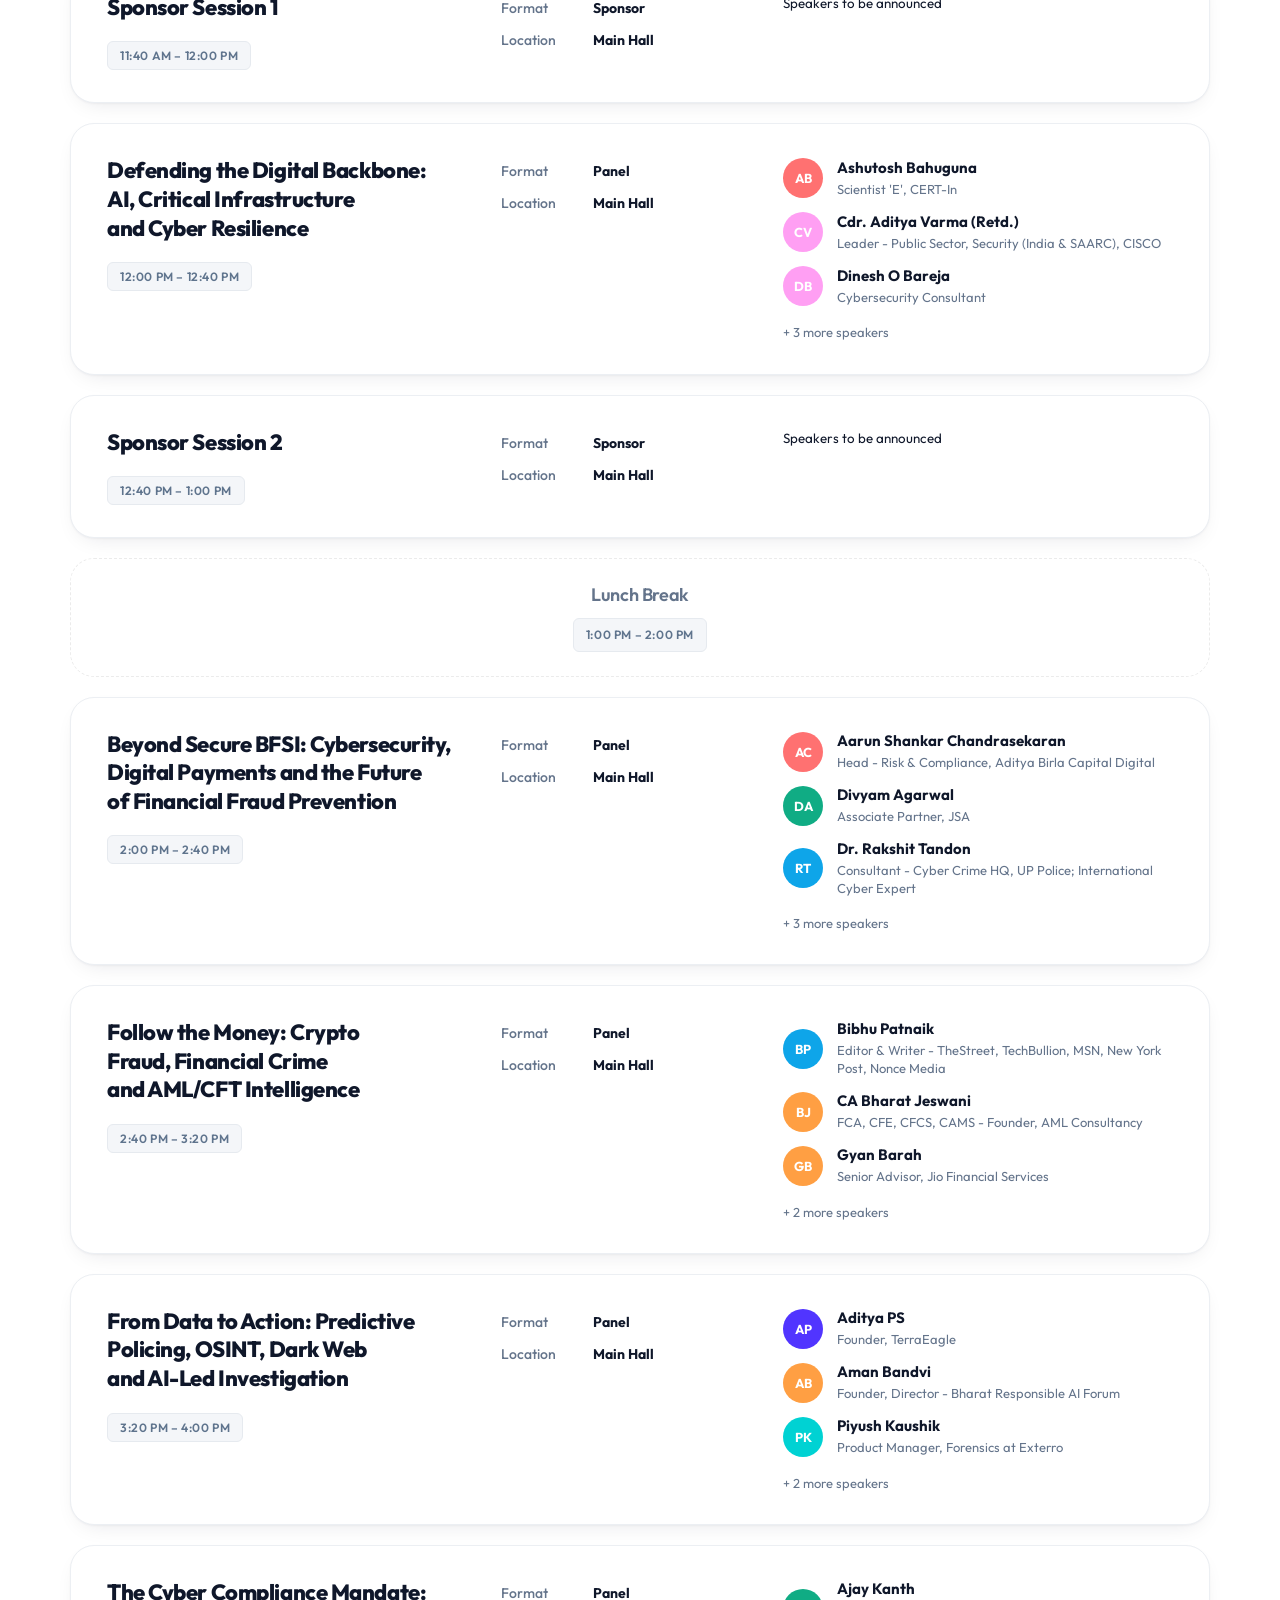
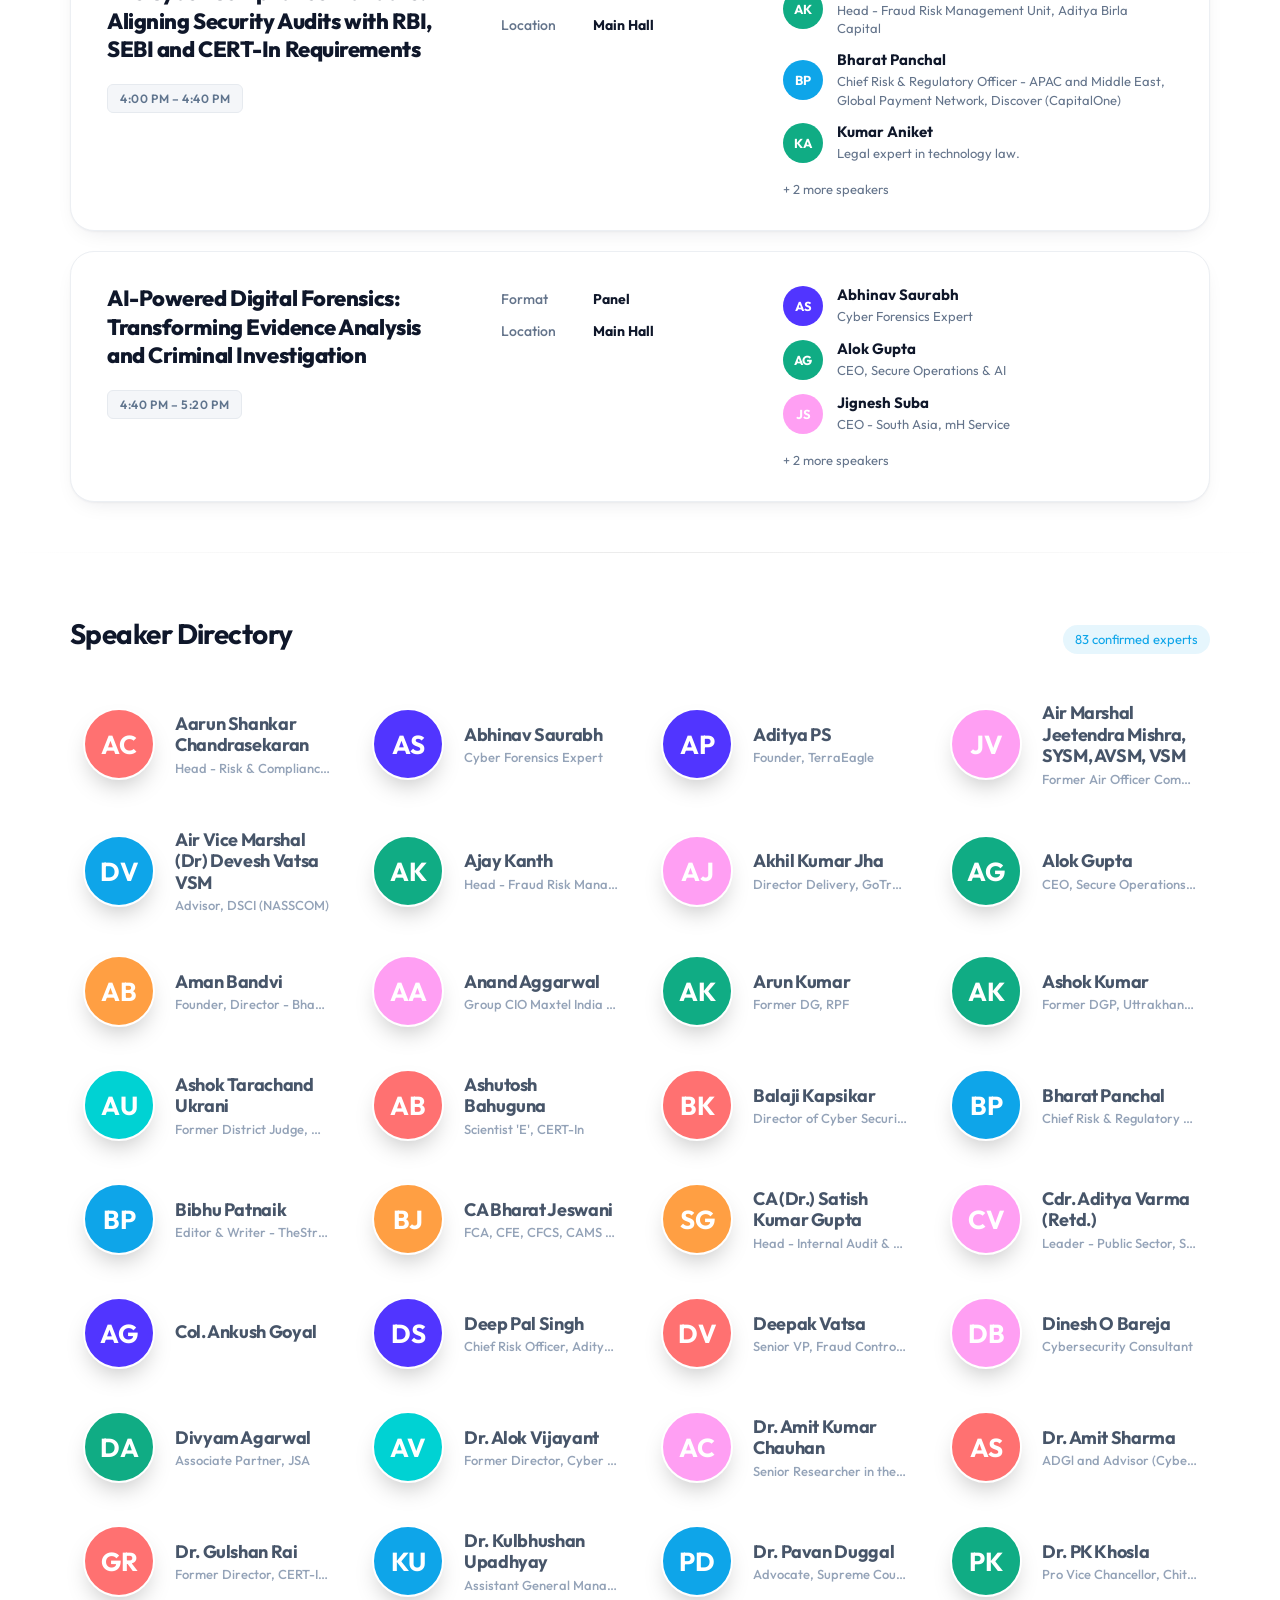
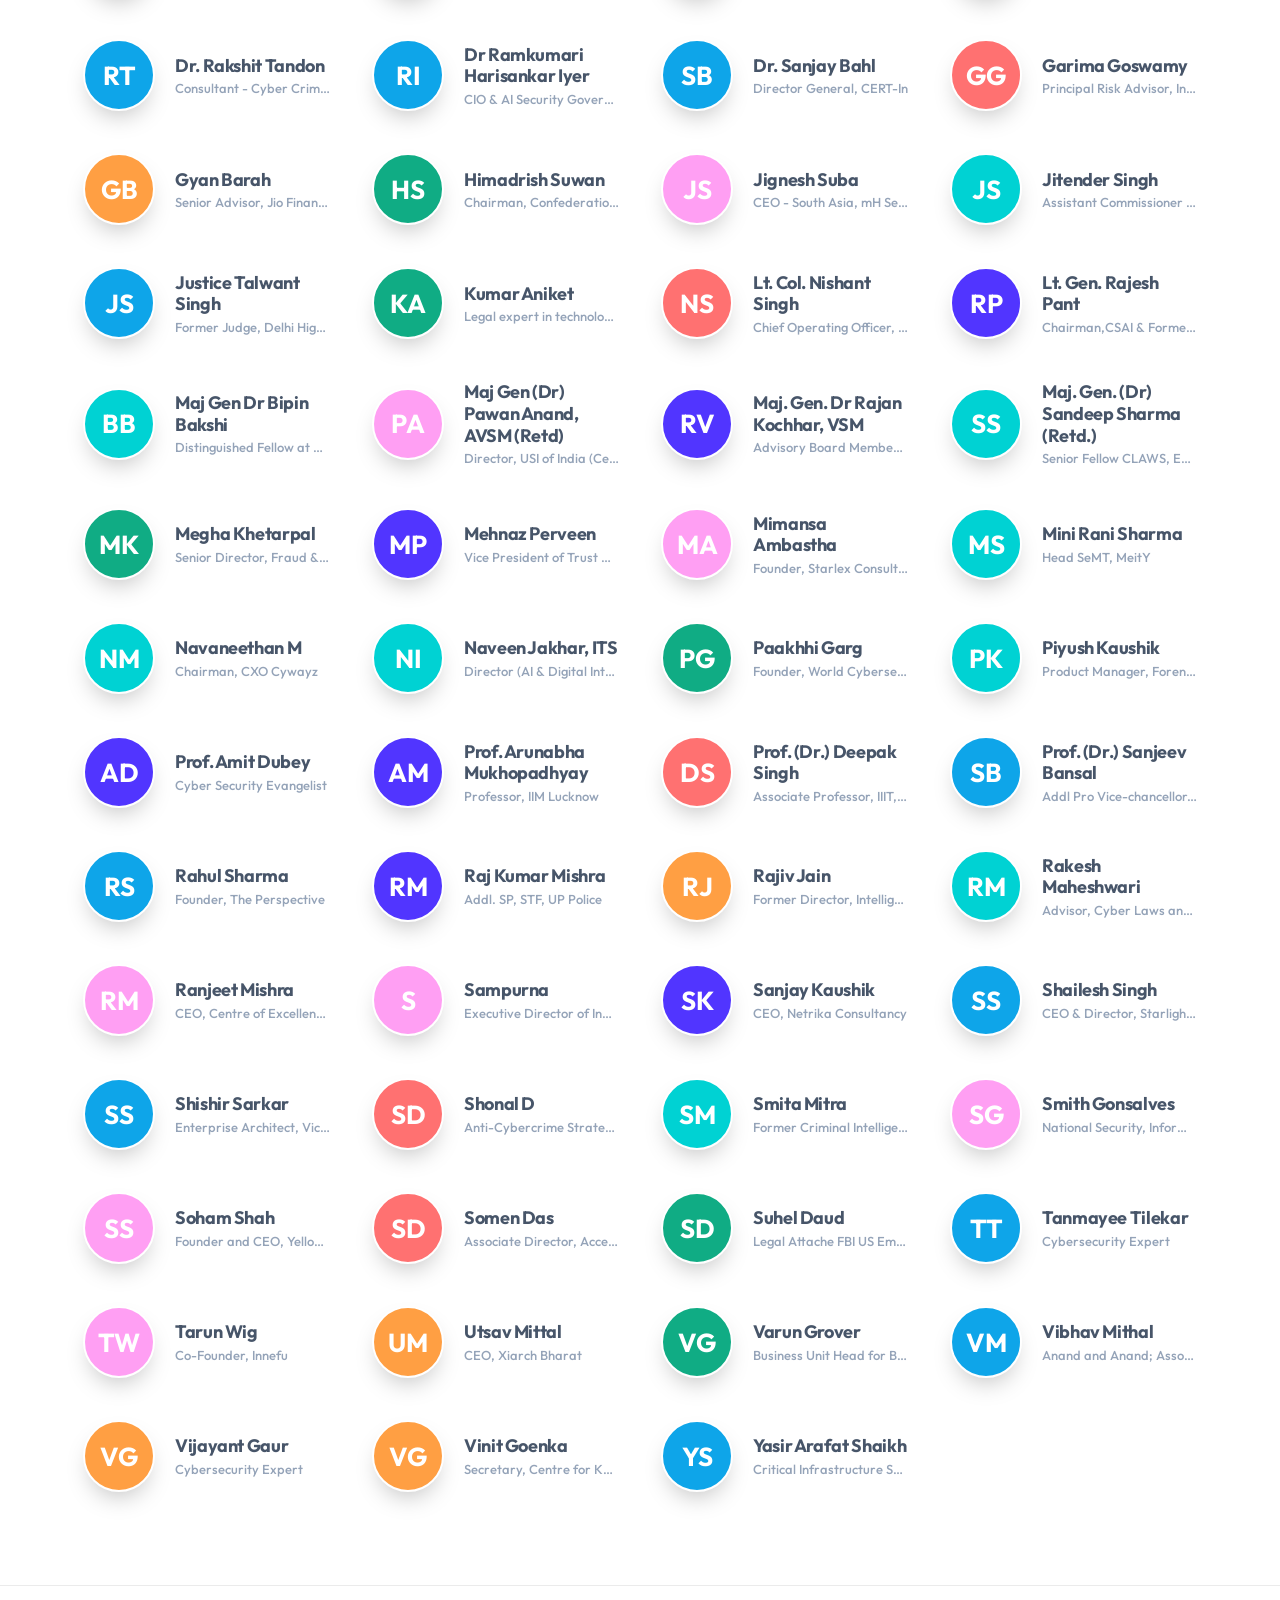
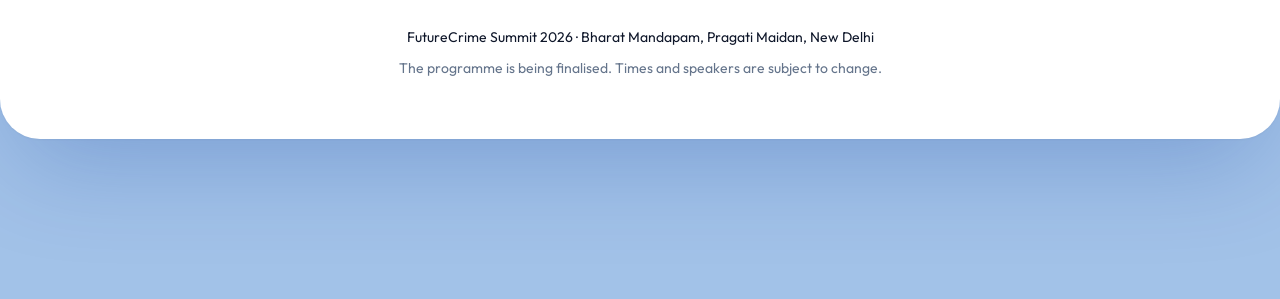
==== commit 6f92366d: "added new chnages on agenda" ====
--- a/agenda/index.html
+++ b/agenda/index.html
@@ -122,7 +122,7 @@
 </nav>
 
 <!-- All content lives in data.js. It must load before agenda.js. -->
-<script src="data.js?v=1.0.25"></script>
-<script src="assets/js/agenda.js?v=1.0.25" defer></script>
+<script src="data.js?v=1.0.26"></script>
+<script src="assets/js/agenda.js?v=1.0.26" defer></script>
 </body>
 </html>
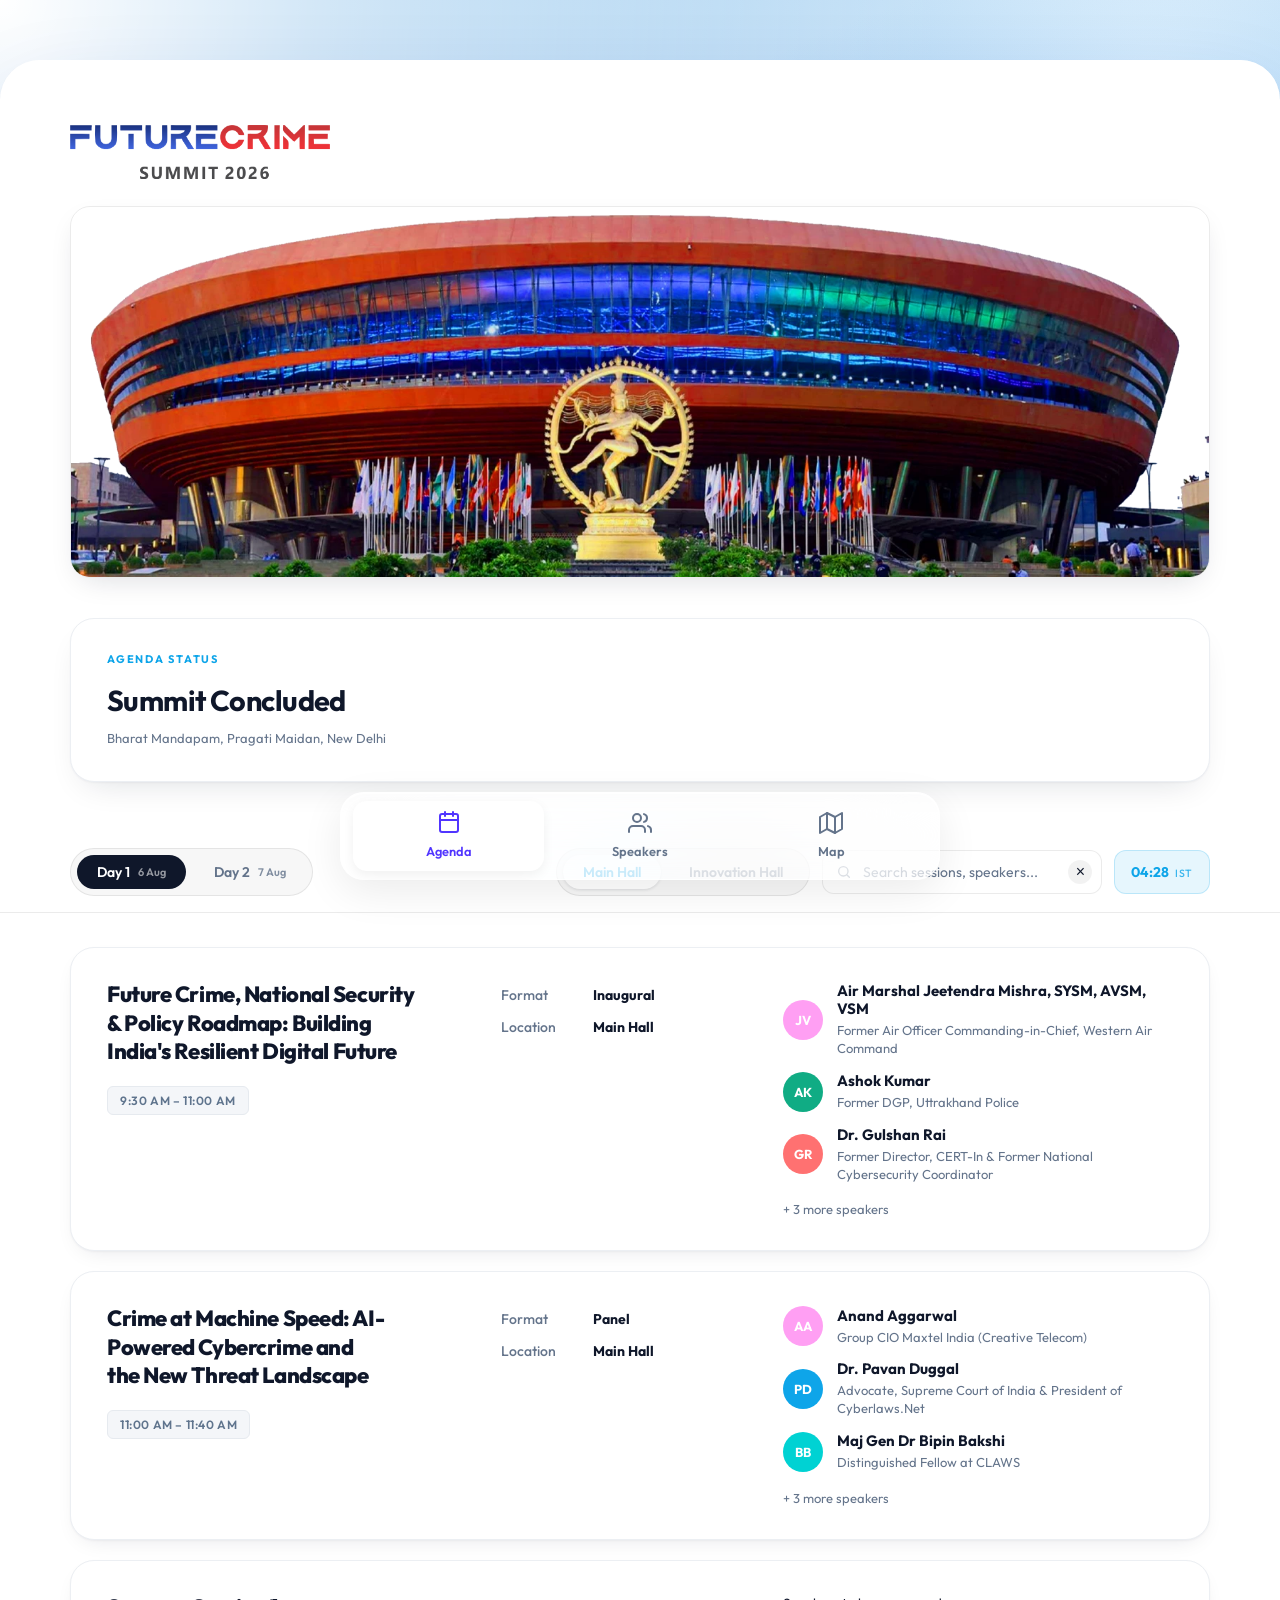
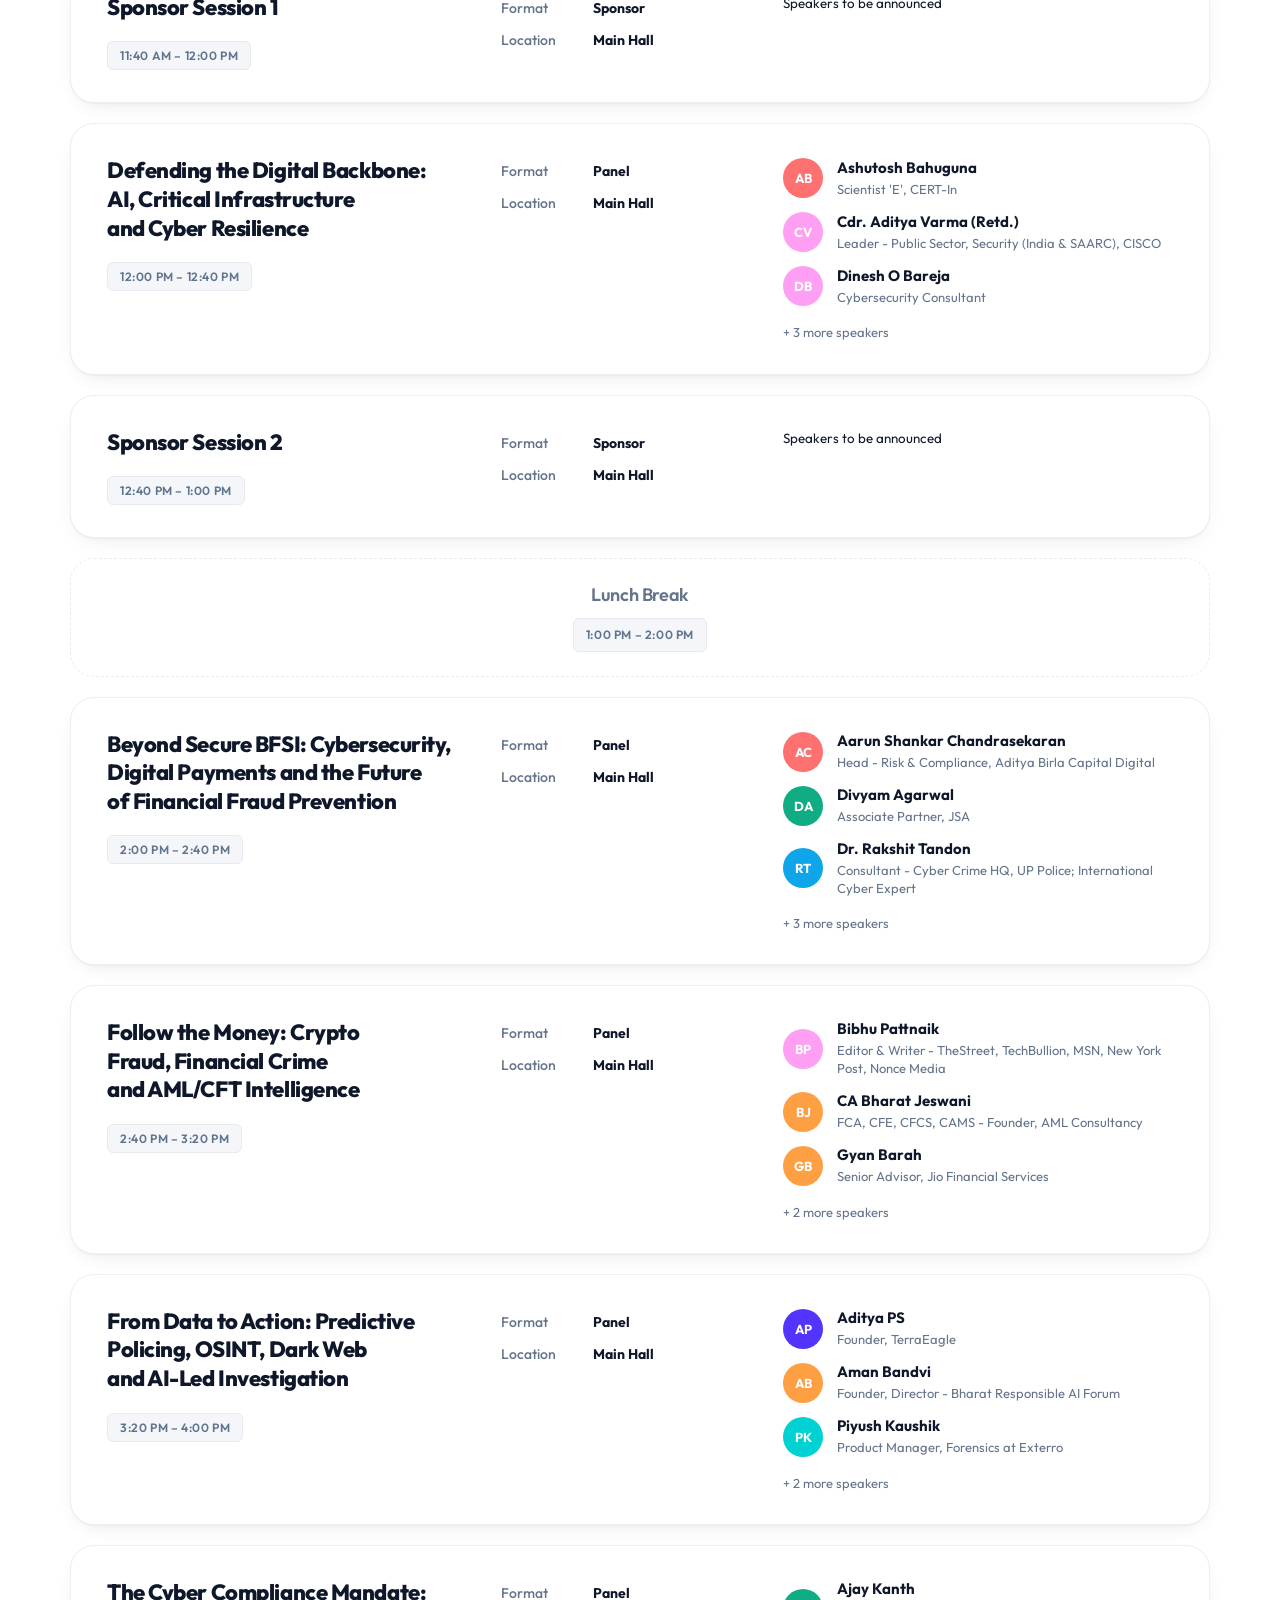
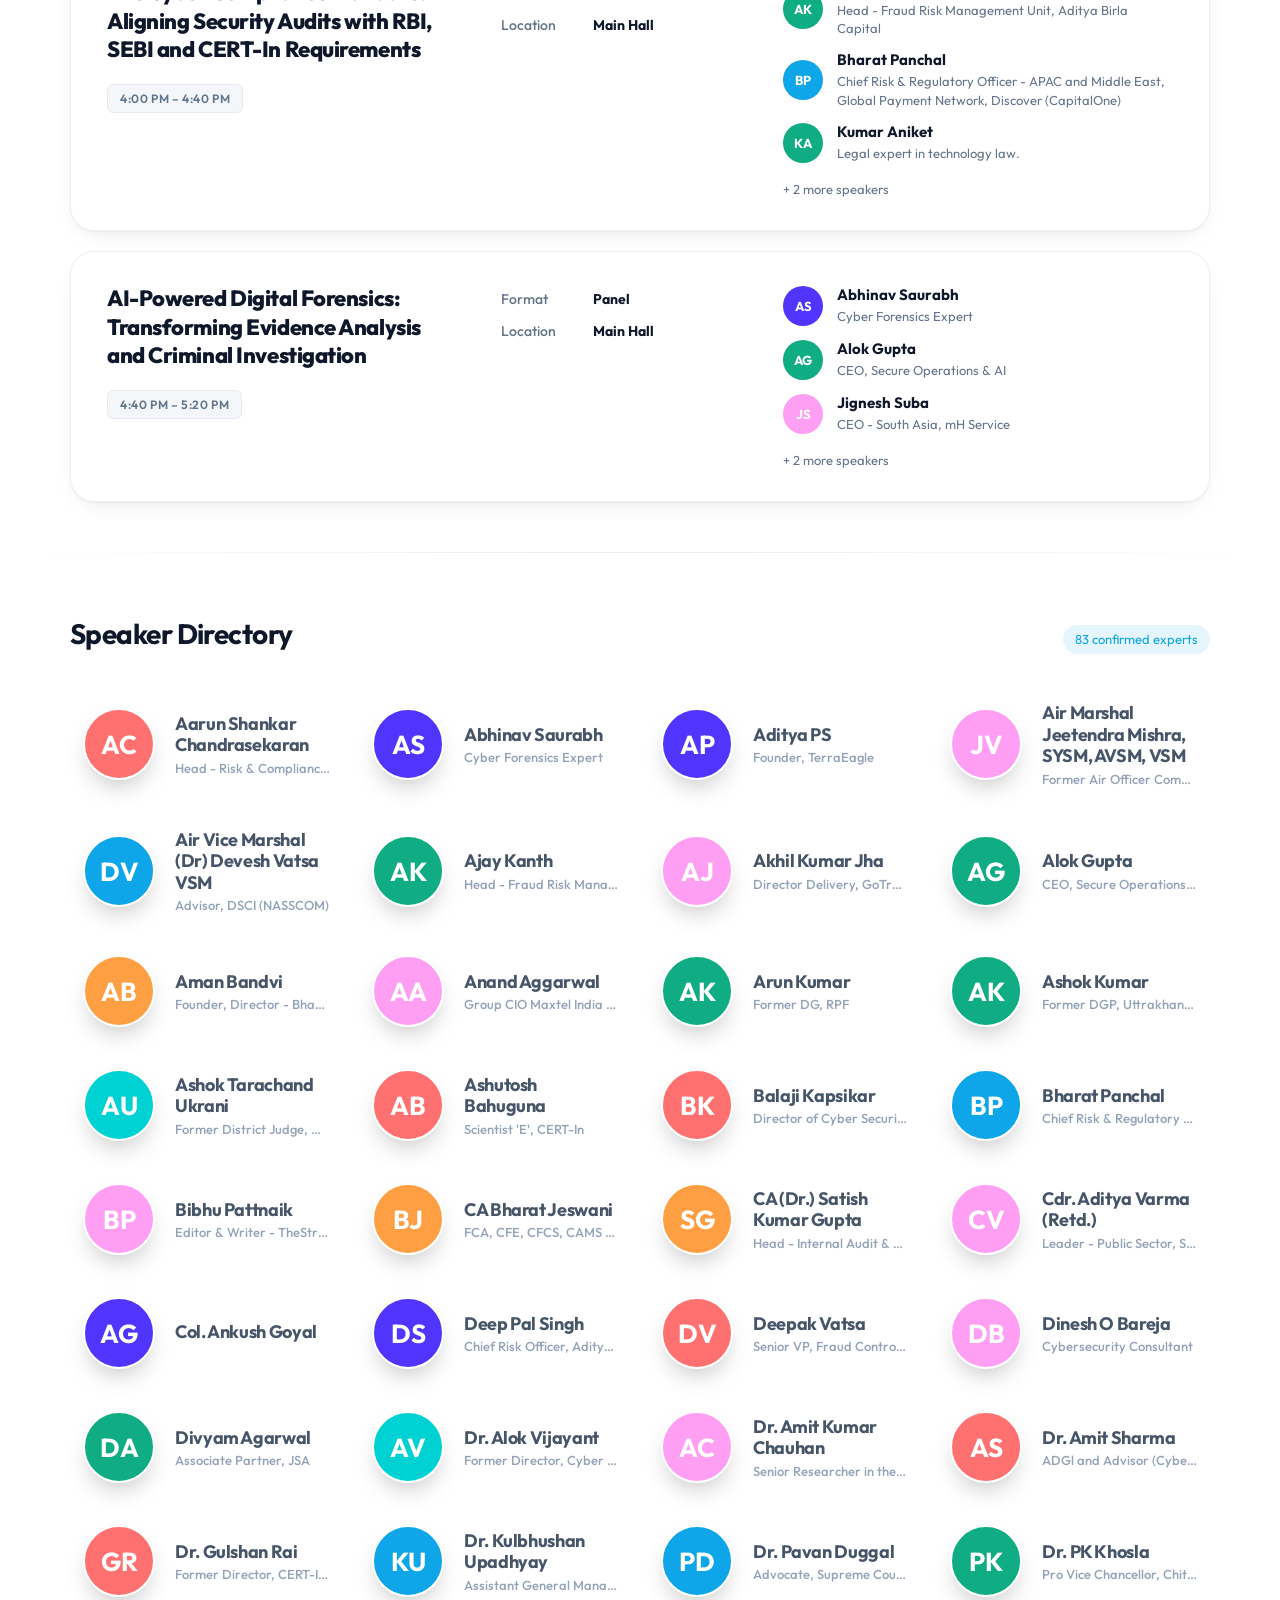
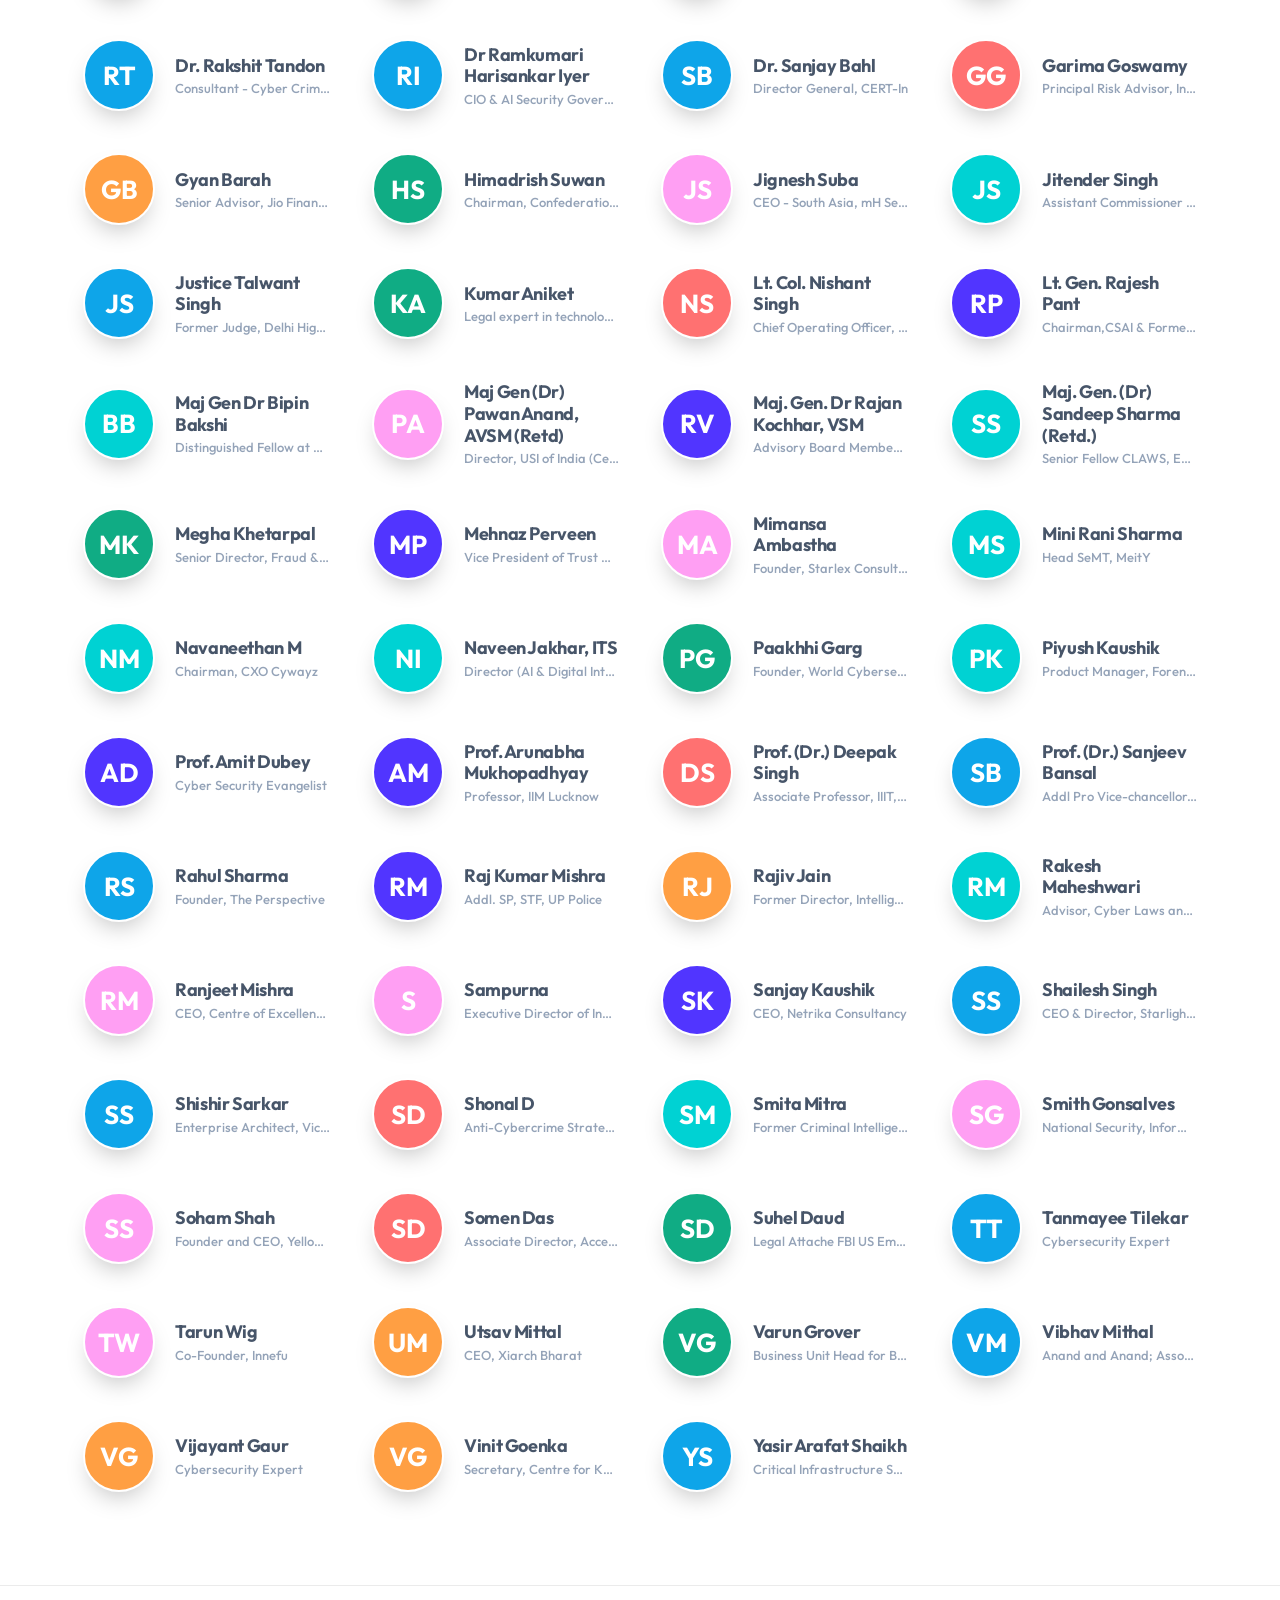
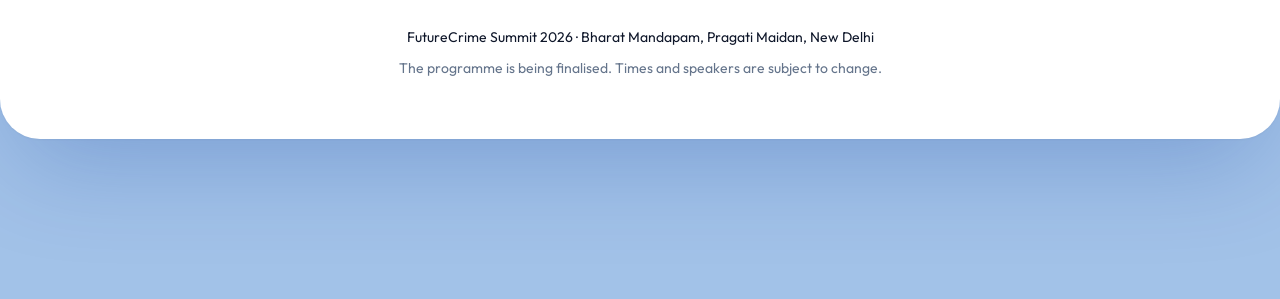
==== commit 8f5a40e0: "added new repo change" ====
--- a/agenda/index.html
+++ b/agenda/index.html
@@ -122,7 +122,7 @@
 </nav>
 
 <!-- All content lives in data.js. It must load before agenda.js. -->
-<script src="data.js?v=1.0.26"></script>
-<script src="assets/js/agenda.js?v=1.0.26" defer></script>
+<script src="data.js?v=1.0.27"></script>
+<script src="assets/js/agenda.js?v=1.0.27" defer></script>
 </body>
 </html>
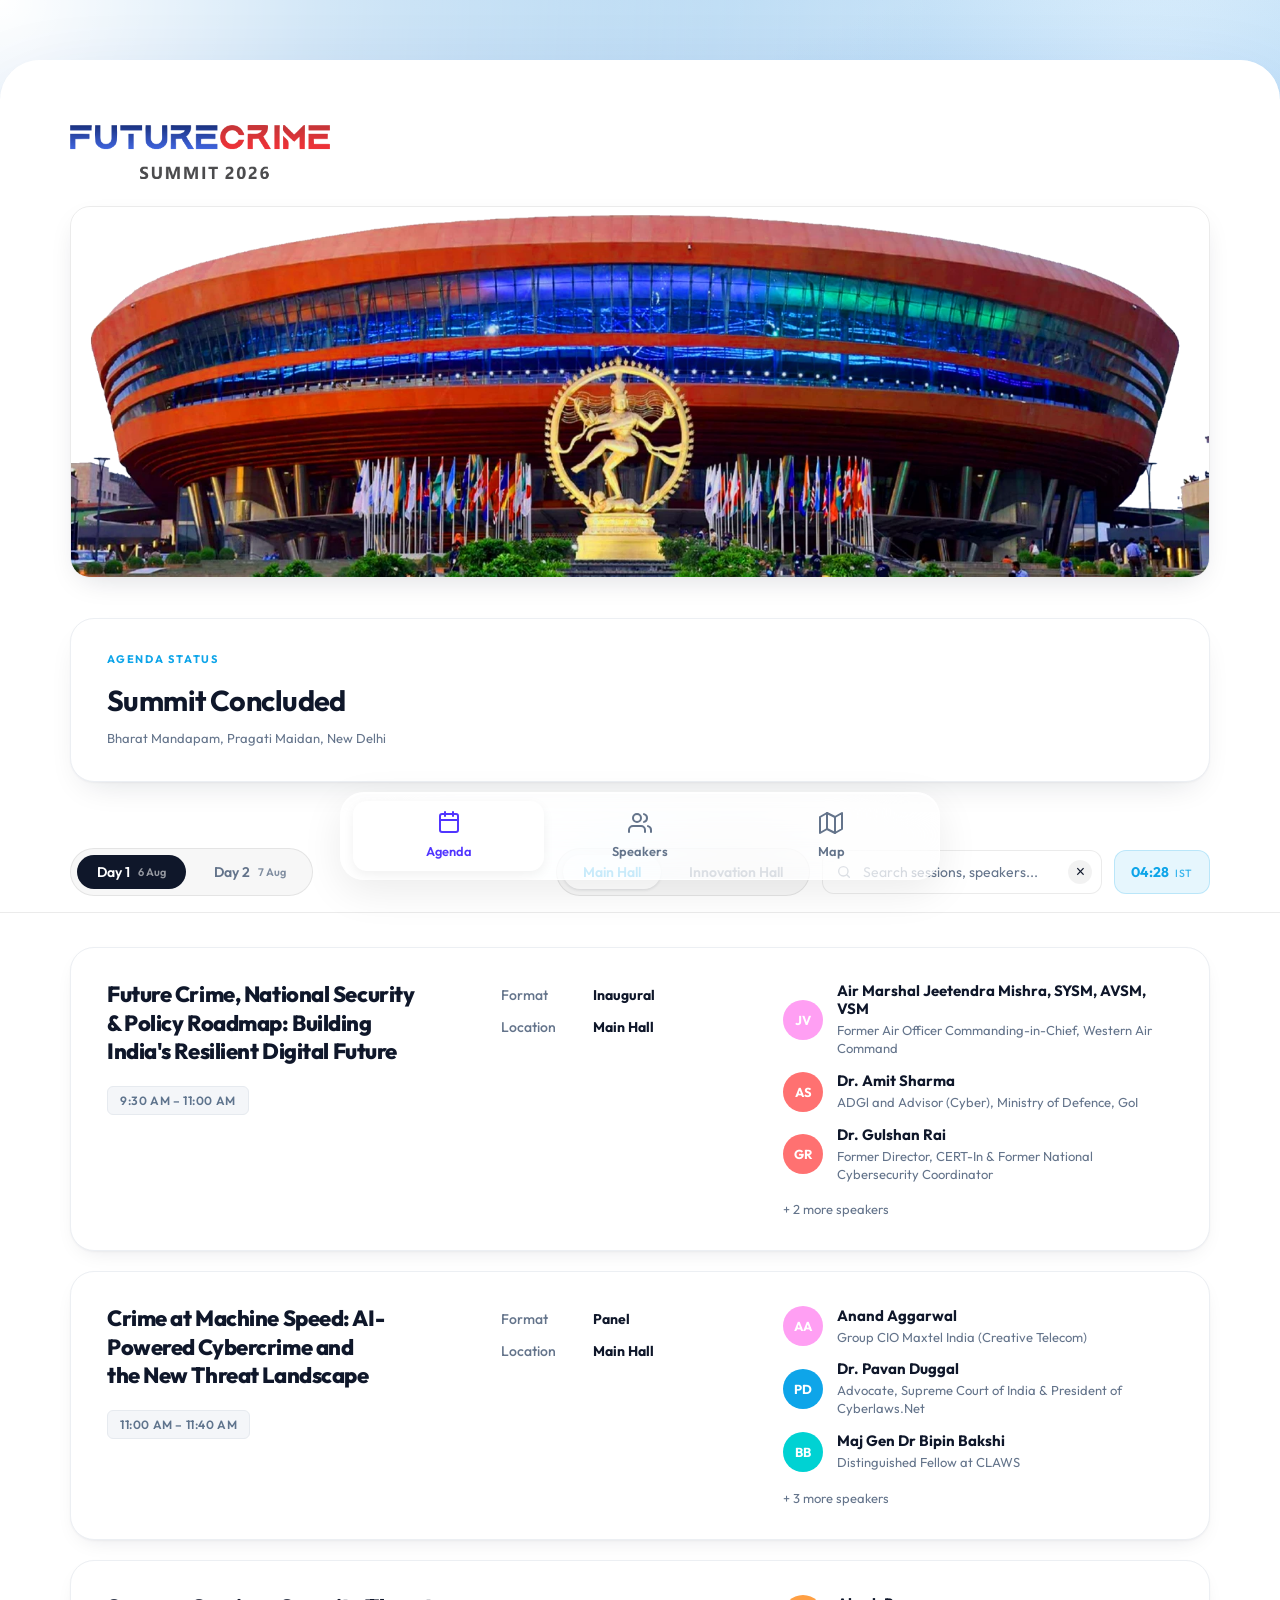
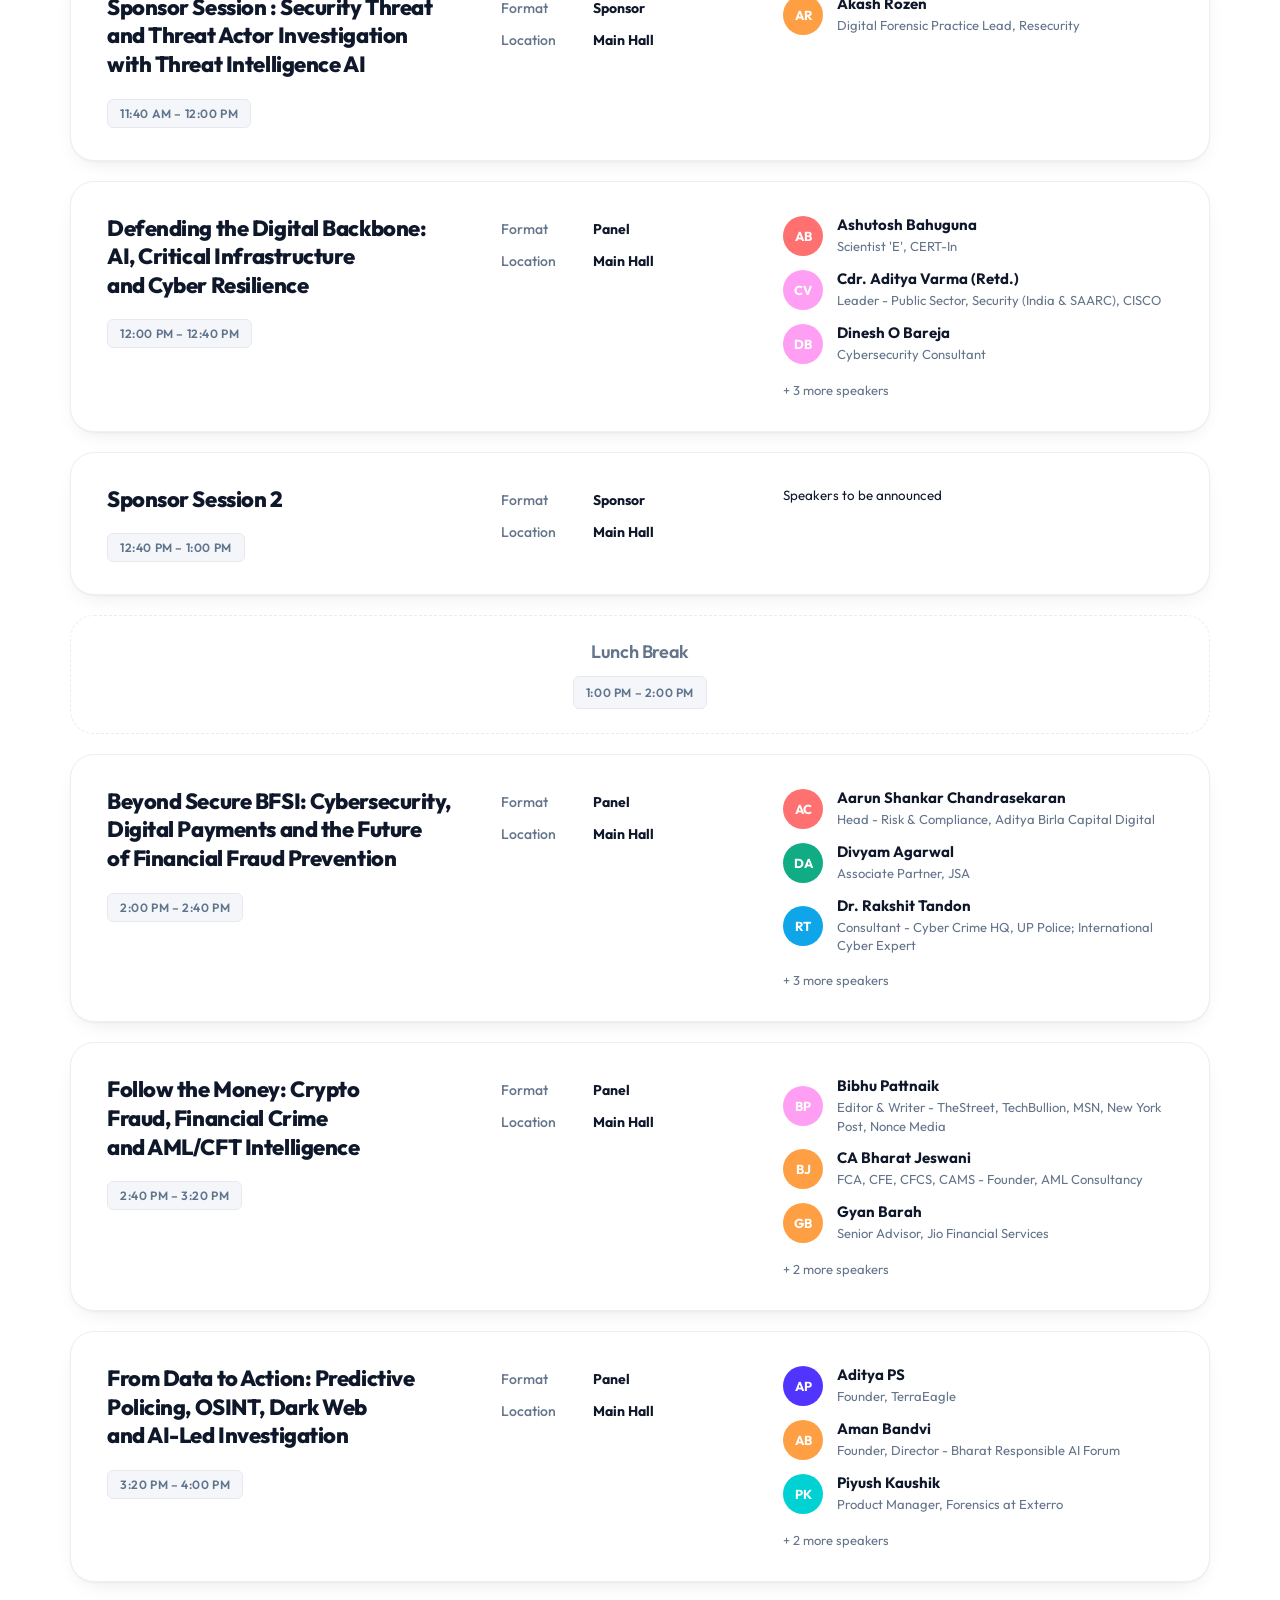
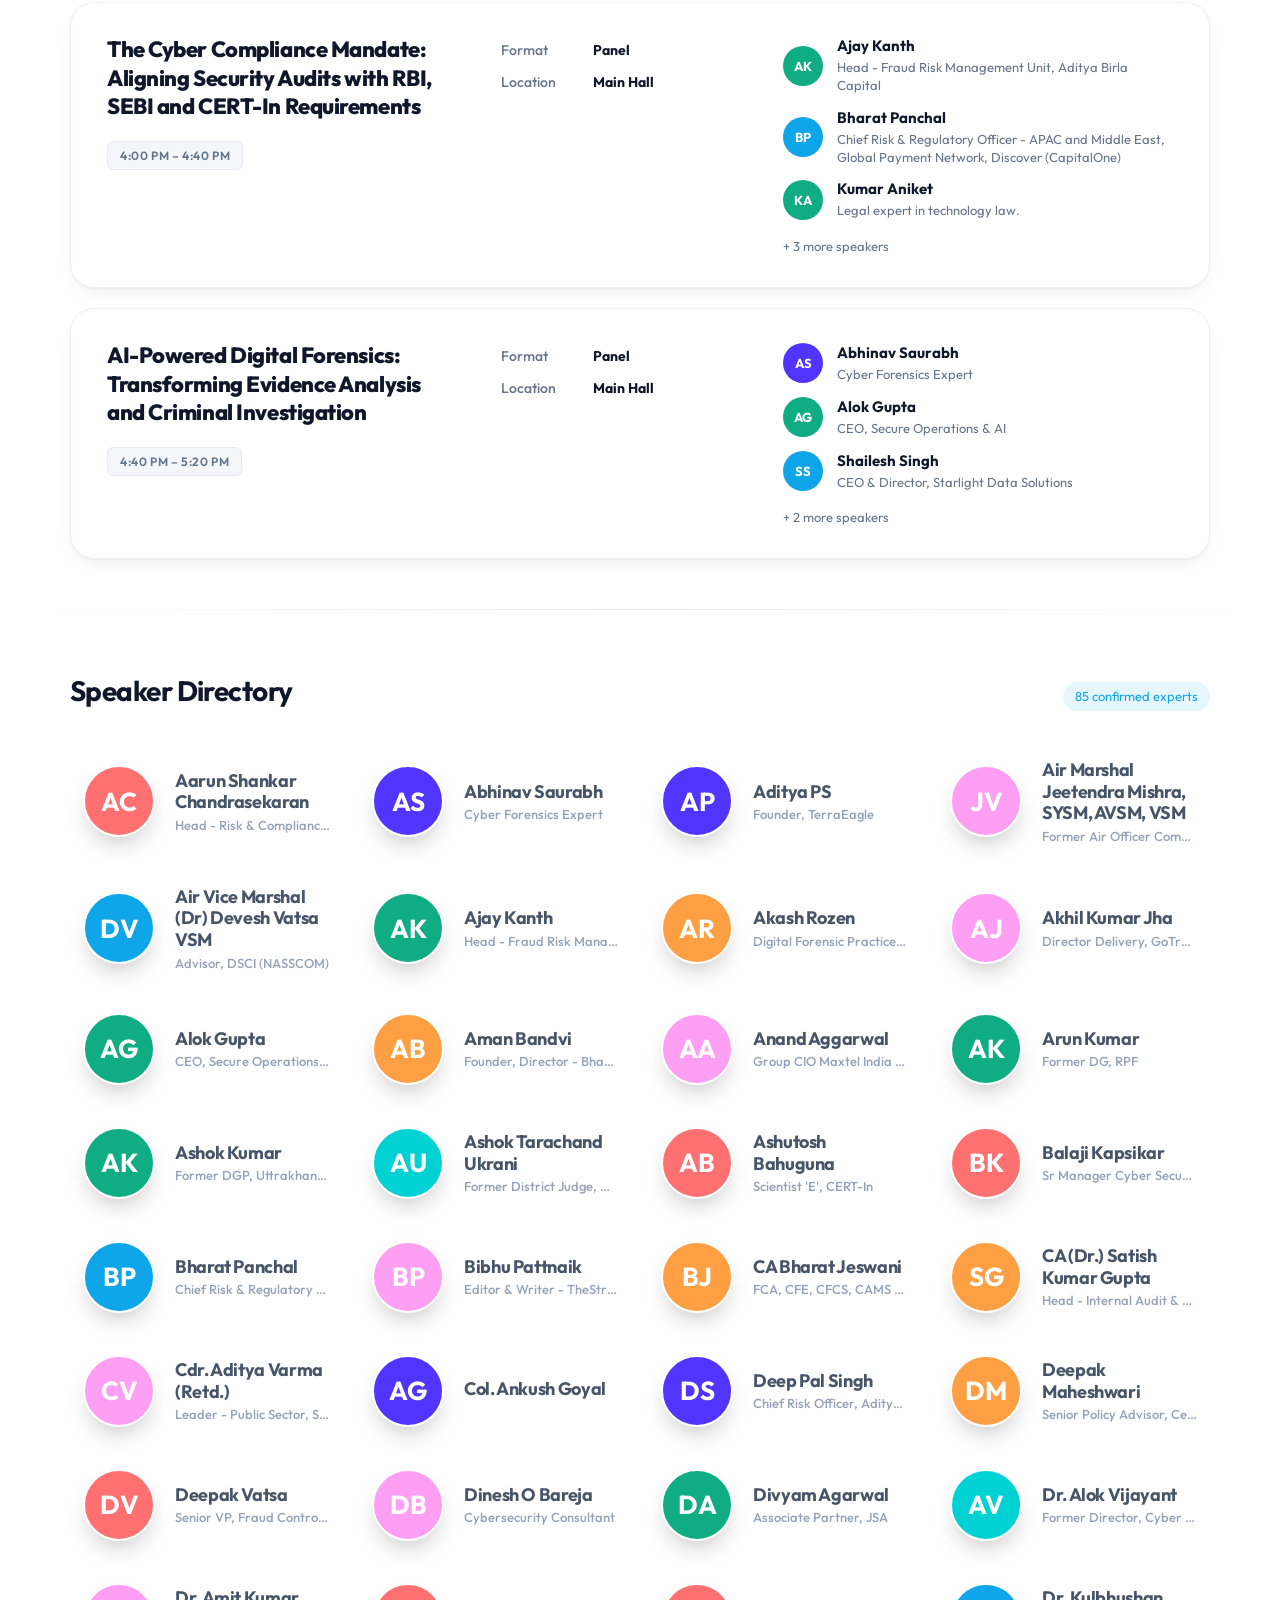
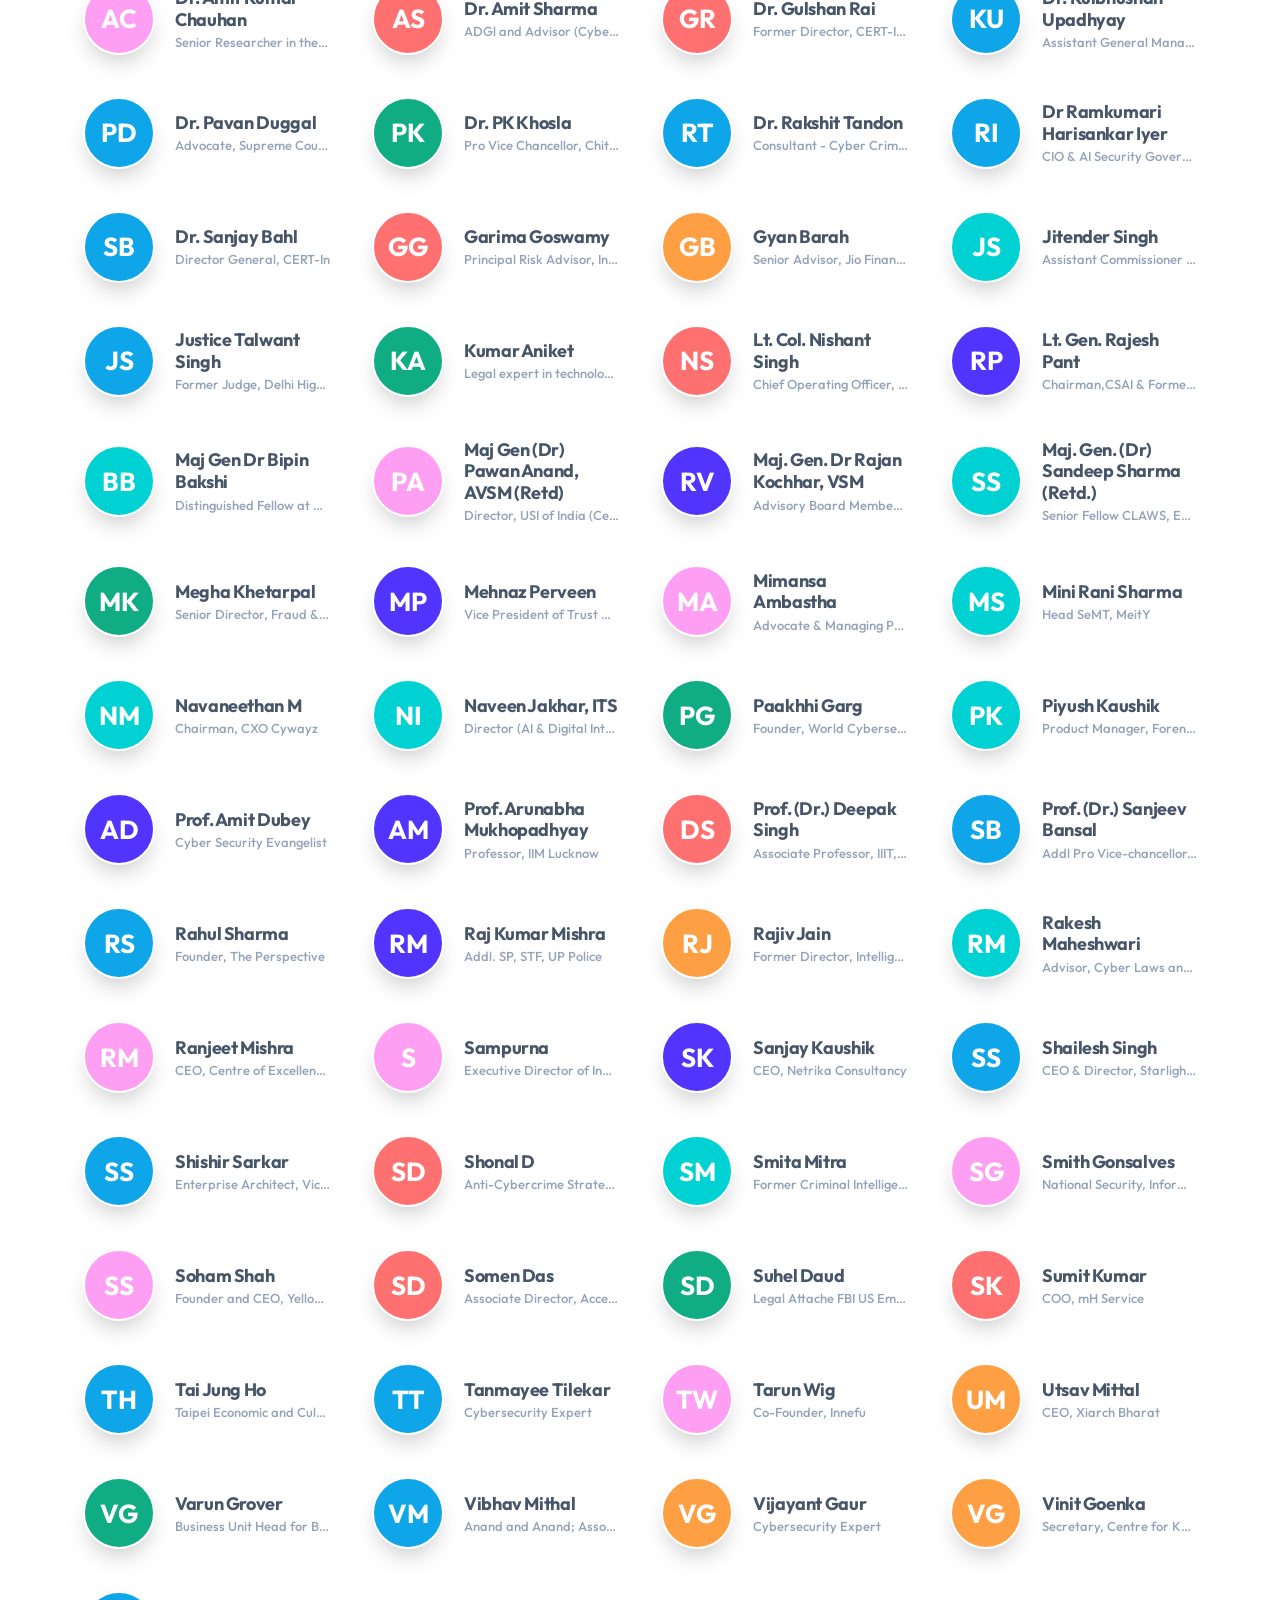
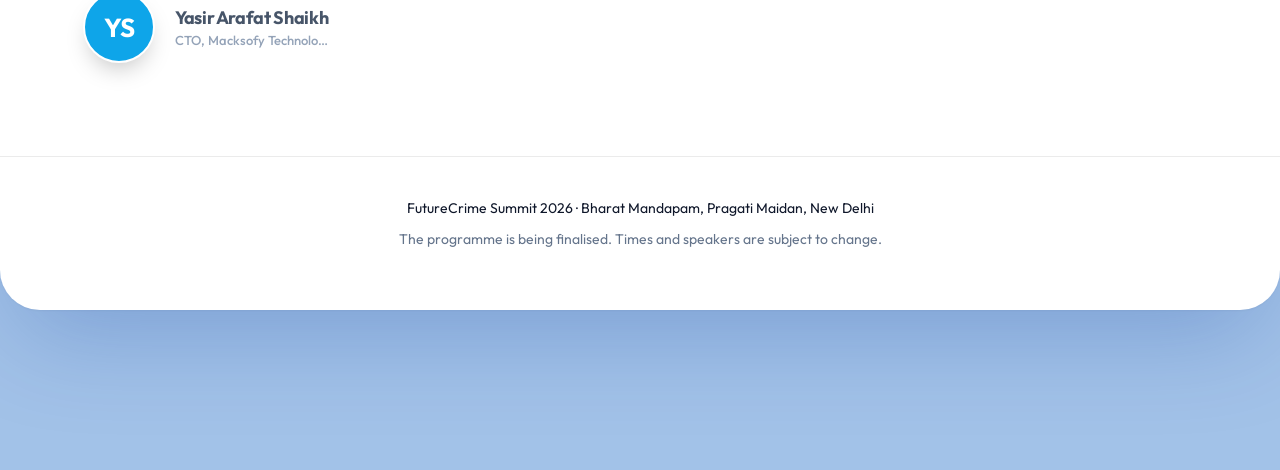
==== commit d551df78: "added new changes in it" ====
--- a/agenda/index.html
+++ b/agenda/index.html
@@ -10,7 +10,7 @@
 <link rel="preconnect" href="https://fonts.googleapis.com">
 <link rel="preconnect" href="https://fonts.gstatic.com" crossorigin>
 <link href="https://fonts.googleapis.com/css2?family=Outfit:wght@300;400;500;600;700;800&display=swap" rel="stylesheet">
-<link rel="stylesheet" href="assets/css/agenda.css?v=1.0.24">
+<link rel="stylesheet" href="assets/css/agenda.css?v=1.0.28">
 </head>
 <body>
 
@@ -122,7 +122,7 @@
 </nav>
 
 <!-- All content lives in data.js. It must load before agenda.js. -->
-<script src="data.js?v=1.0.27"></script>
-<script src="assets/js/agenda.js?v=1.0.27" defer></script>
+<script src="data.js?v=1.0.28"></script>
+<script src="assets/js/agenda.js?v=1.0.28" defer></script>
 </body>
 </html>
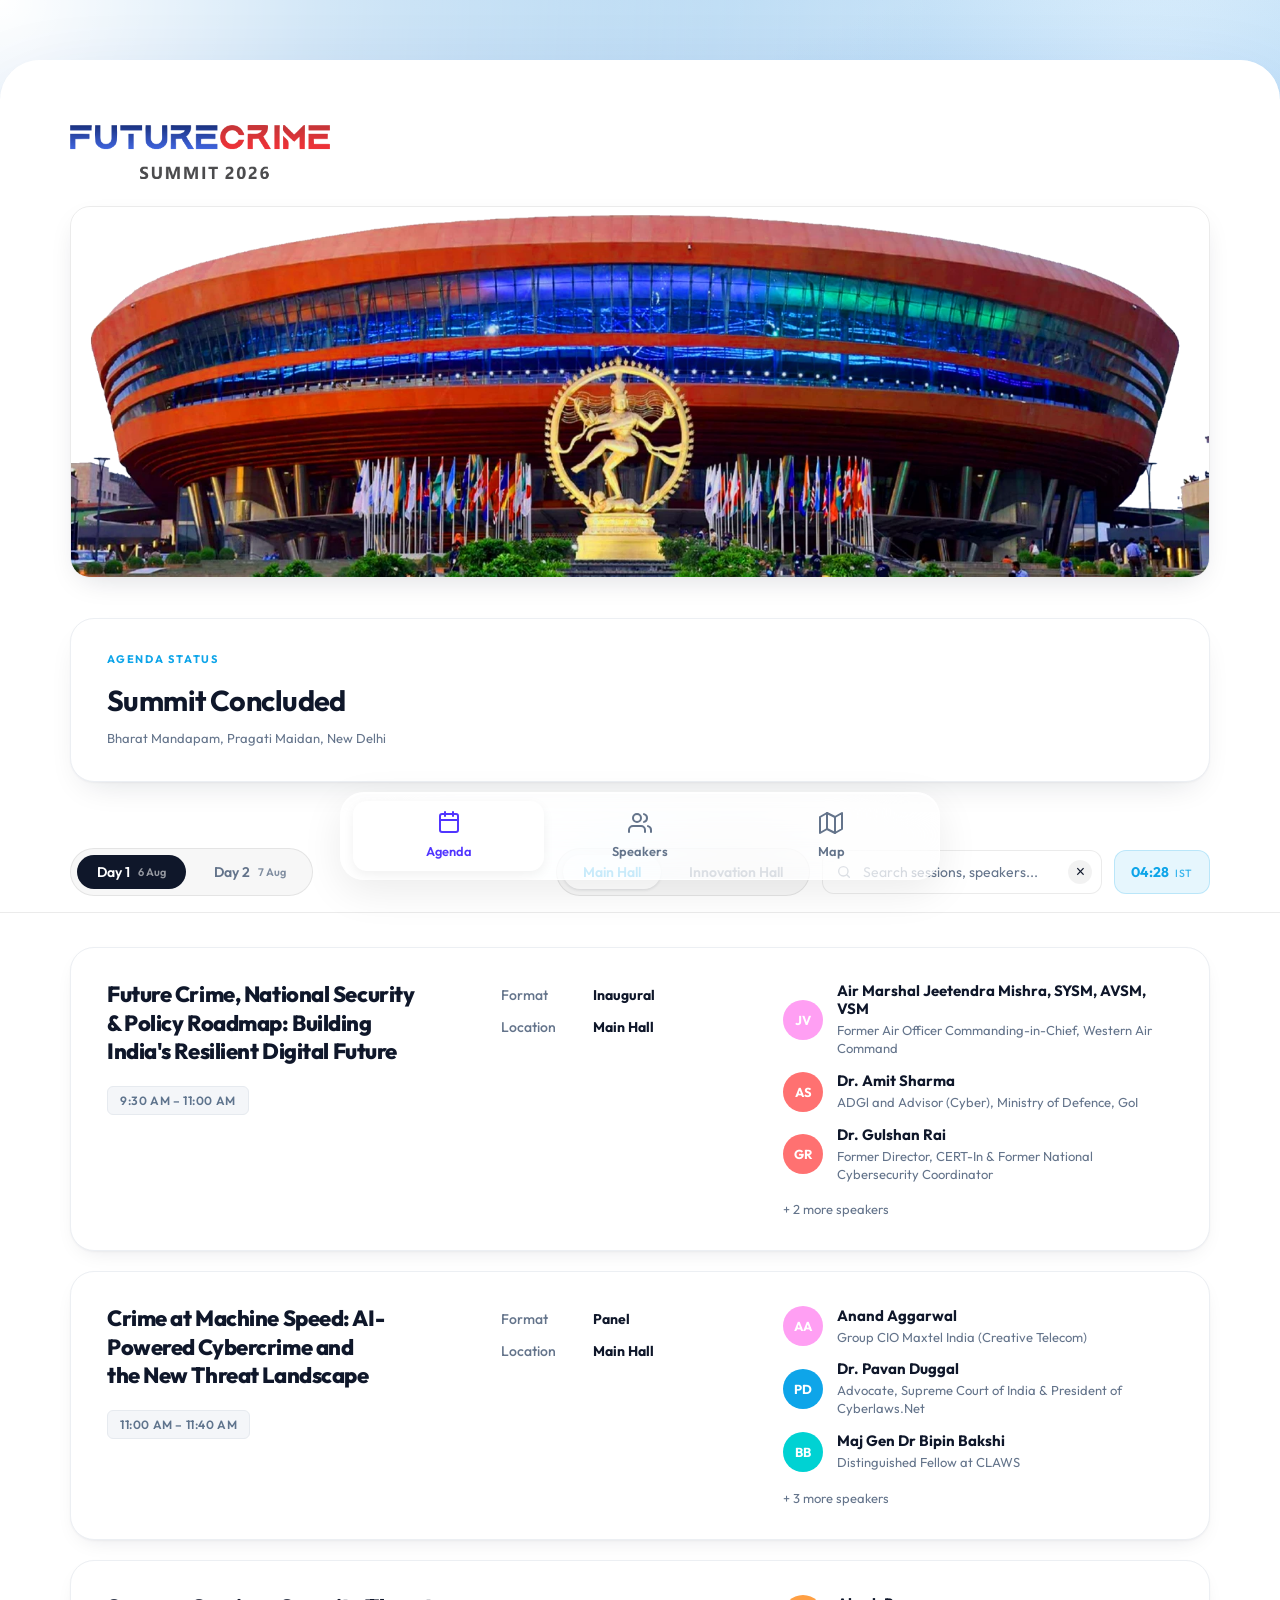
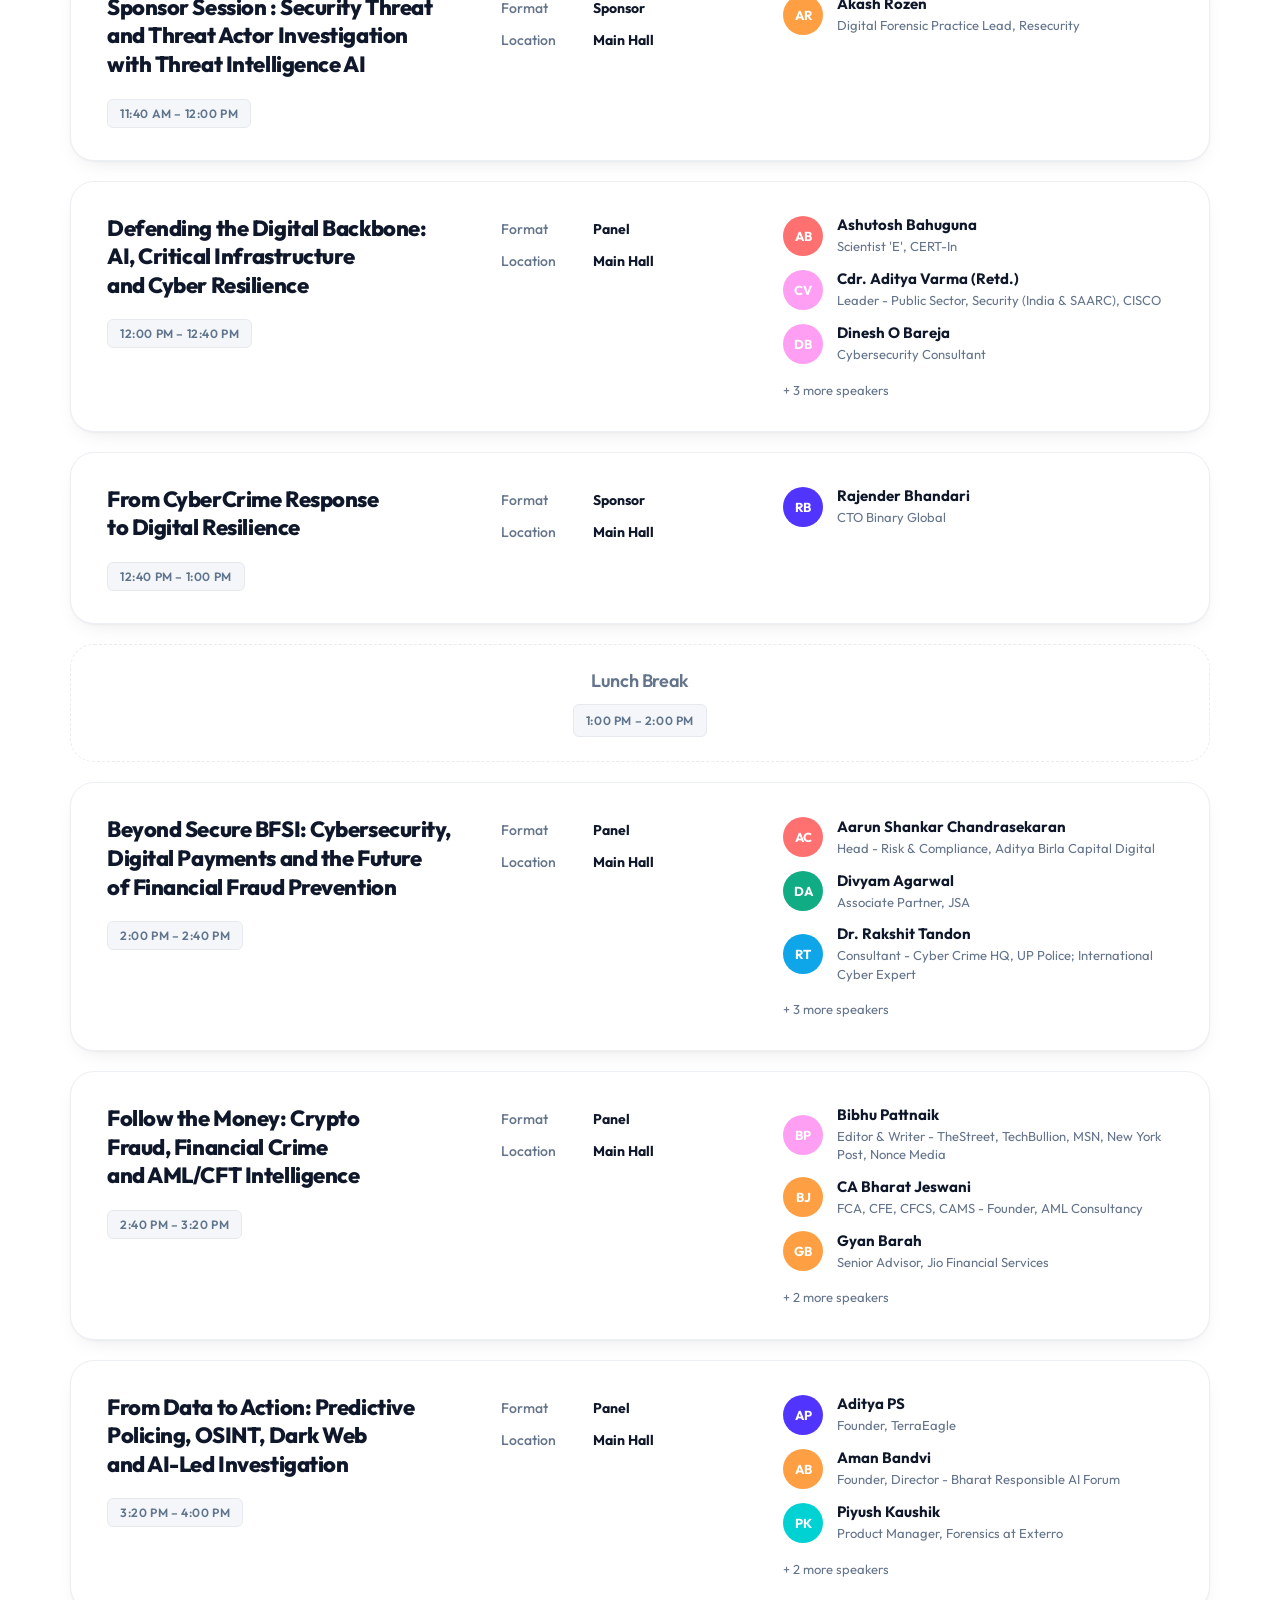
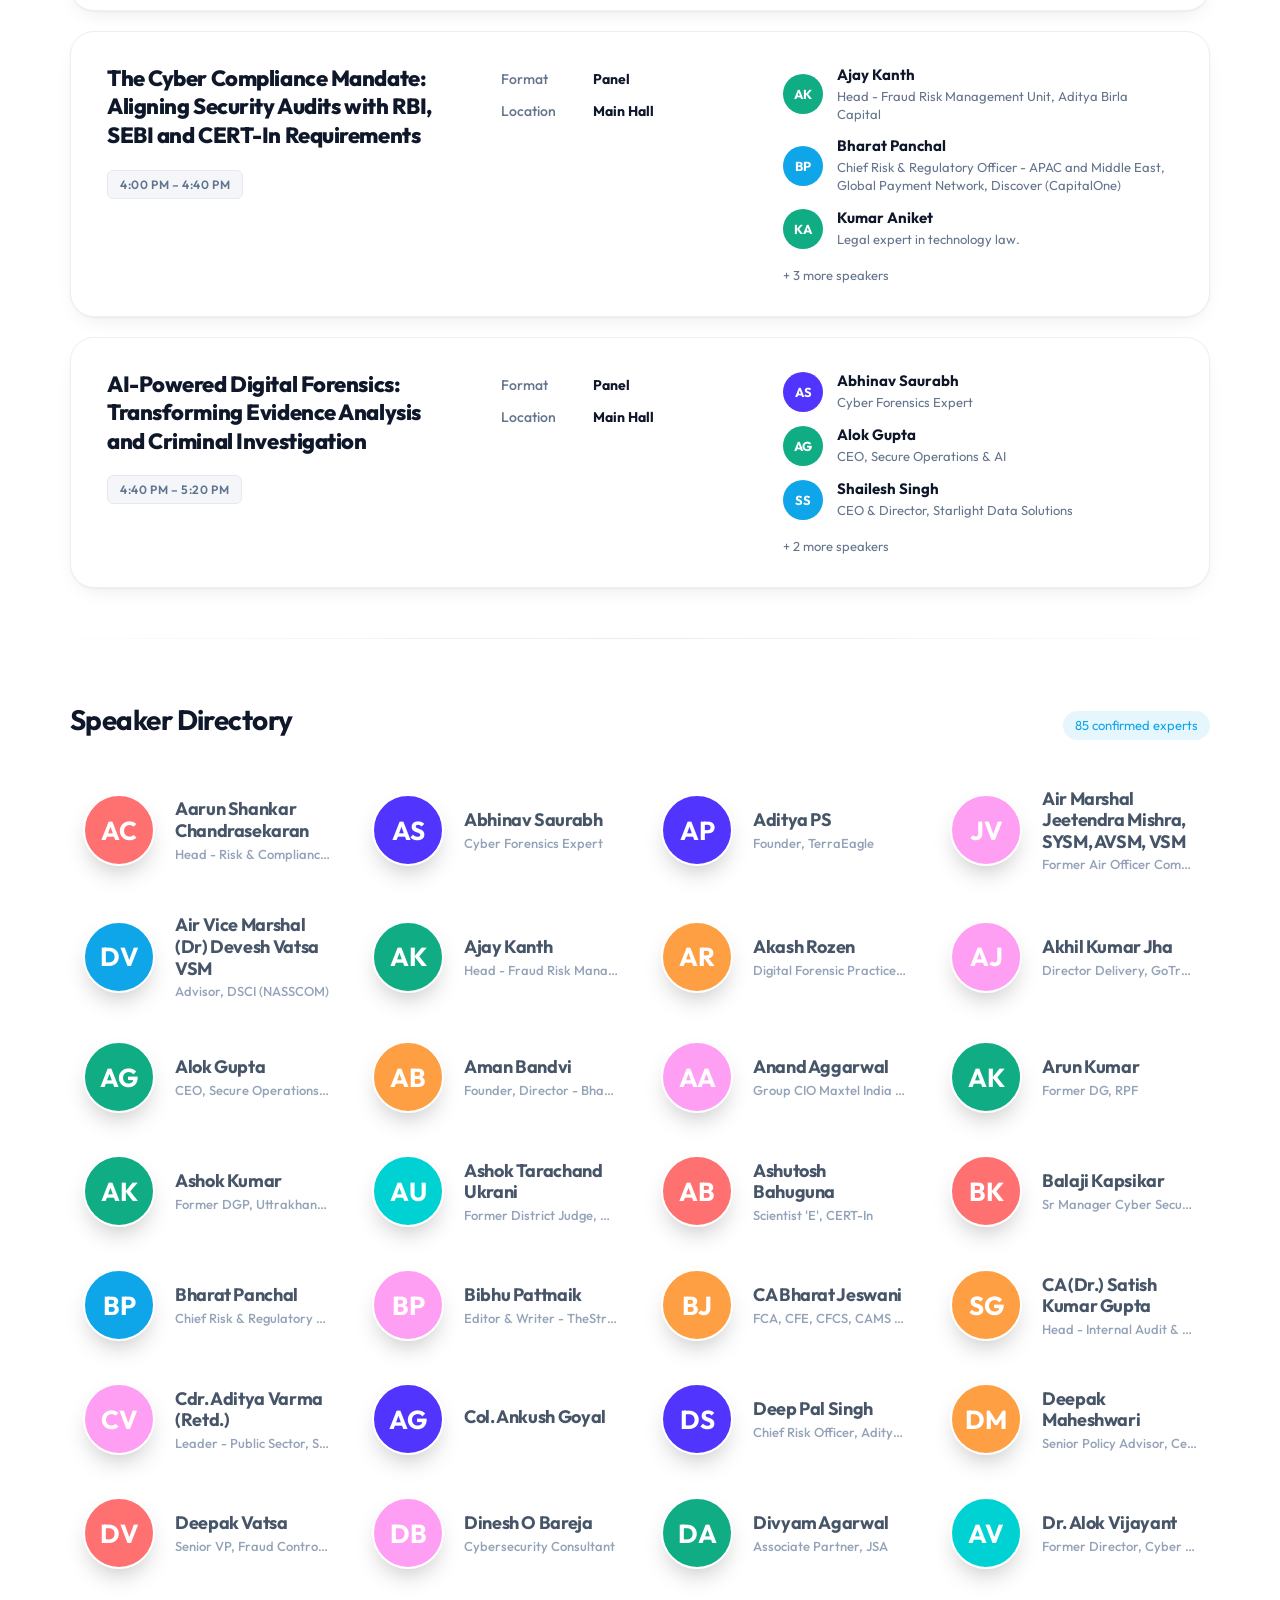
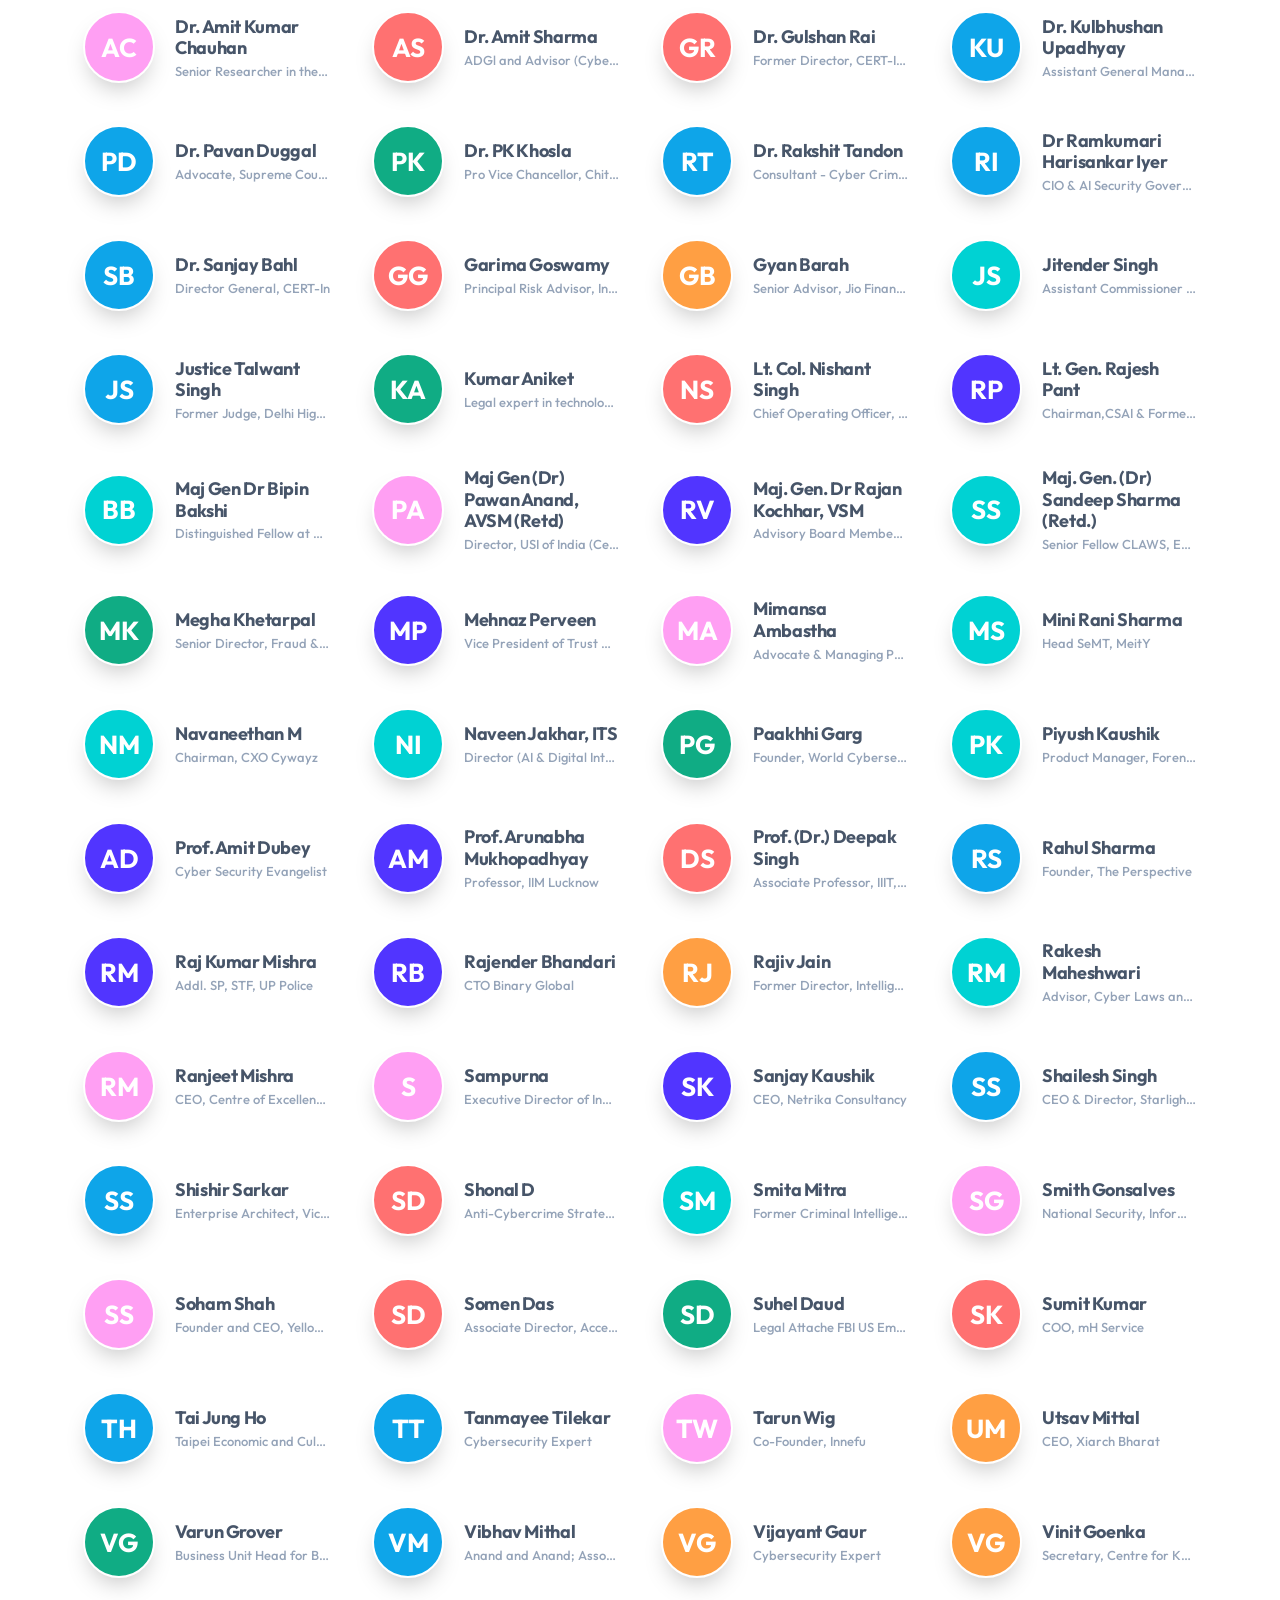
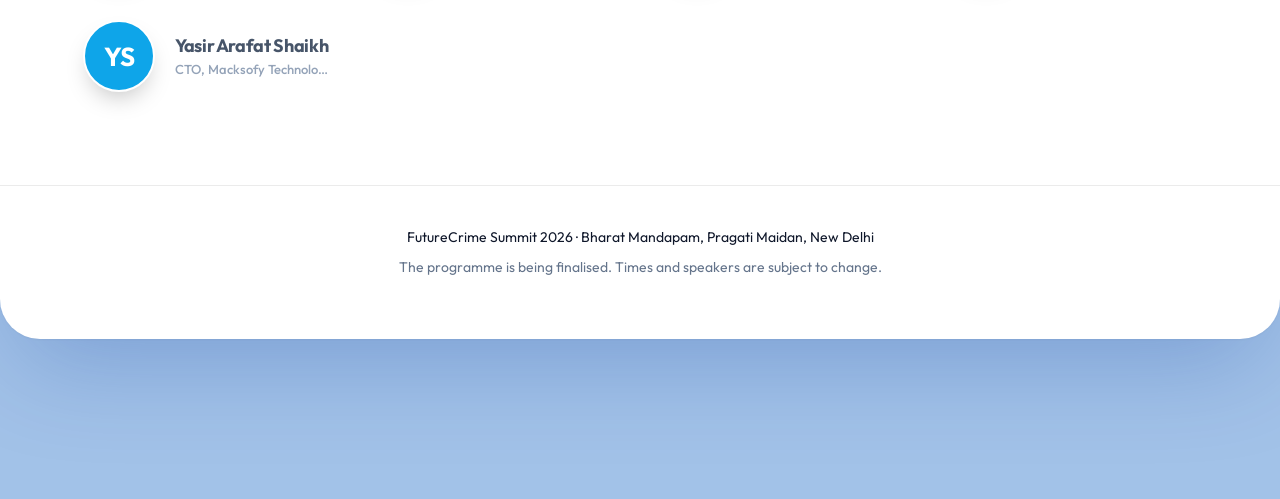
==== commit bbee3051: "added new agenda '" ====
--- a/agenda/index.html
+++ b/agenda/index.html
@@ -10,7 +10,7 @@
 <link rel="preconnect" href="https://fonts.googleapis.com">
 <link rel="preconnect" href="https://fonts.gstatic.com" crossorigin>
 <link href="https://fonts.googleapis.com/css2?family=Outfit:wght@300;400;500;600;700;800&display=swap" rel="stylesheet">
-<link rel="stylesheet" href="assets/css/agenda.css?v=1.0.28">
+<link rel="stylesheet" href="assets/css/agenda.css?v=1.0.30">
 </head>
 <body>
 
@@ -122,7 +122,7 @@
 </nav>
 
 <!-- All content lives in data.js. It must load before agenda.js. -->
-<script src="data.js?v=1.0.28"></script>
-<script src="assets/js/agenda.js?v=1.0.28" defer></script>
+<script src="data.js?v=1.0.30"></script>
+<script src="assets/js/agenda.js?v=1.0.30" defer></script>
 </body>
 </html>
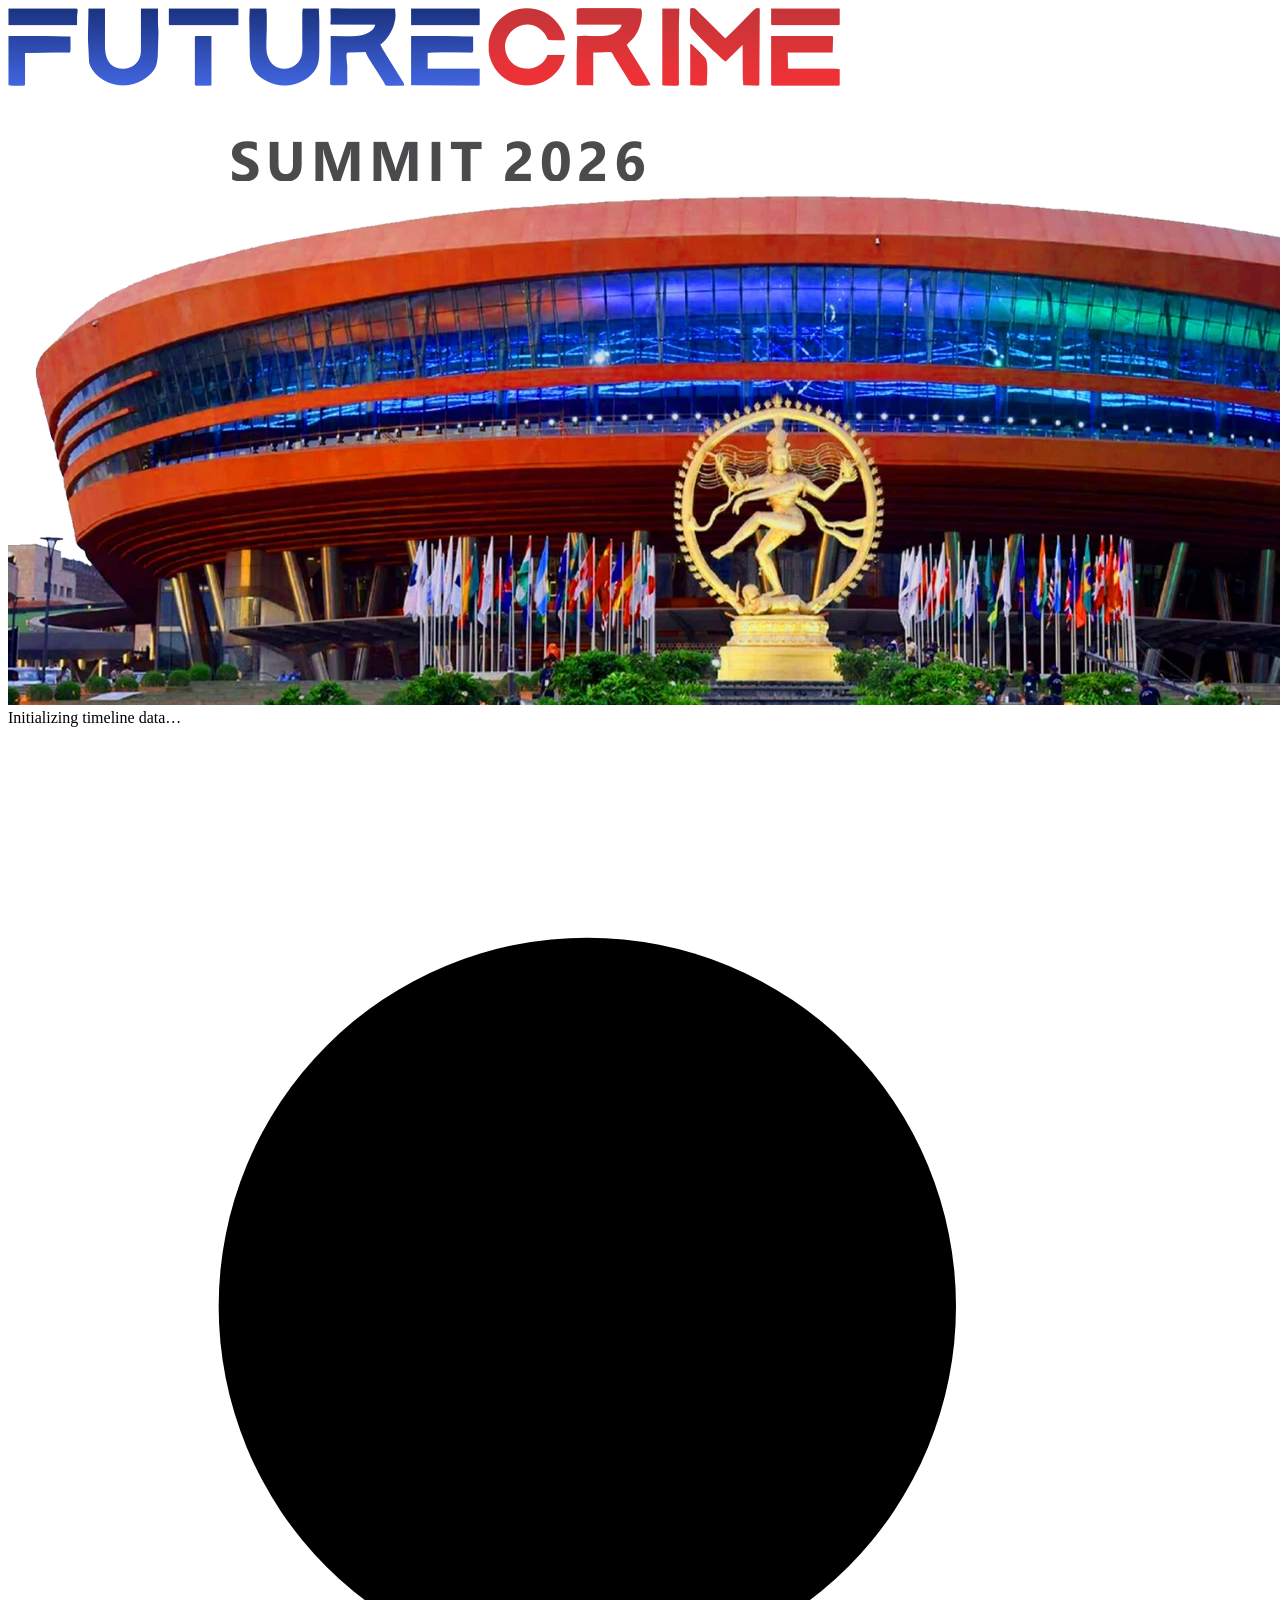
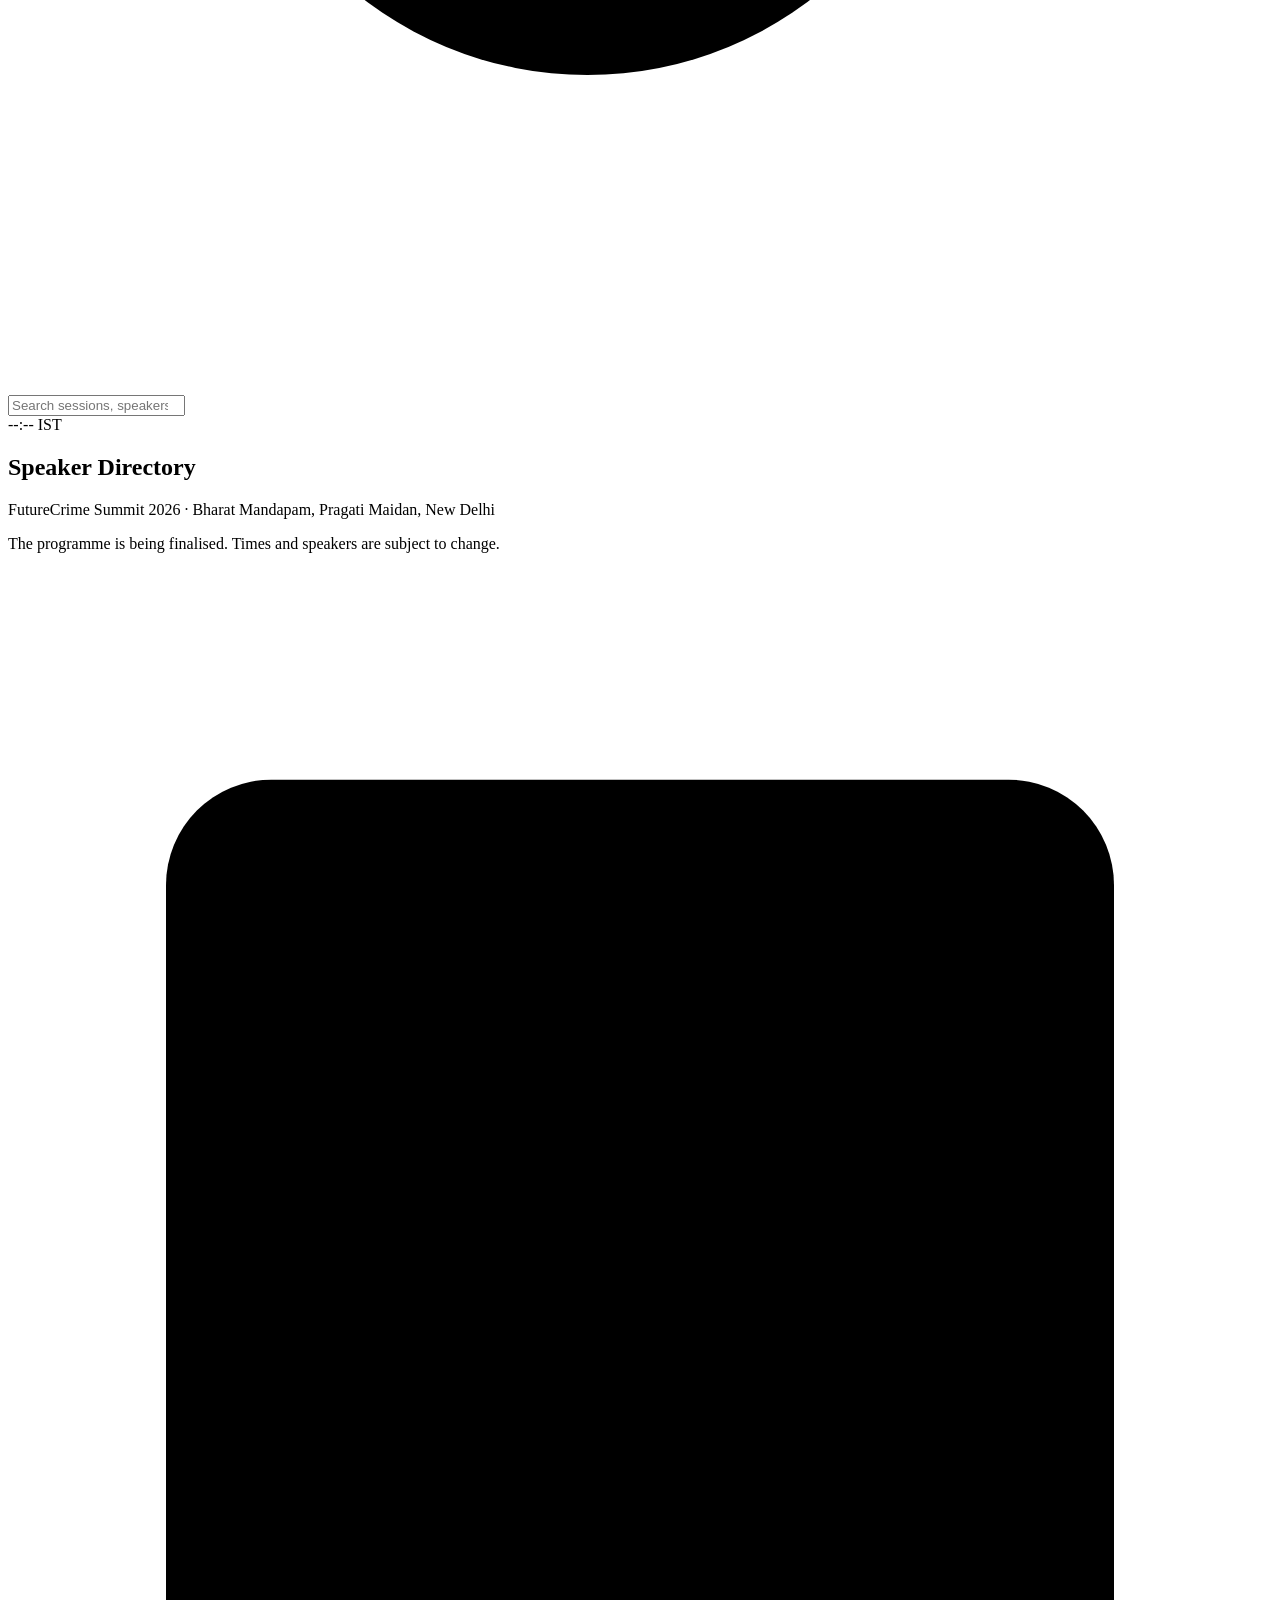
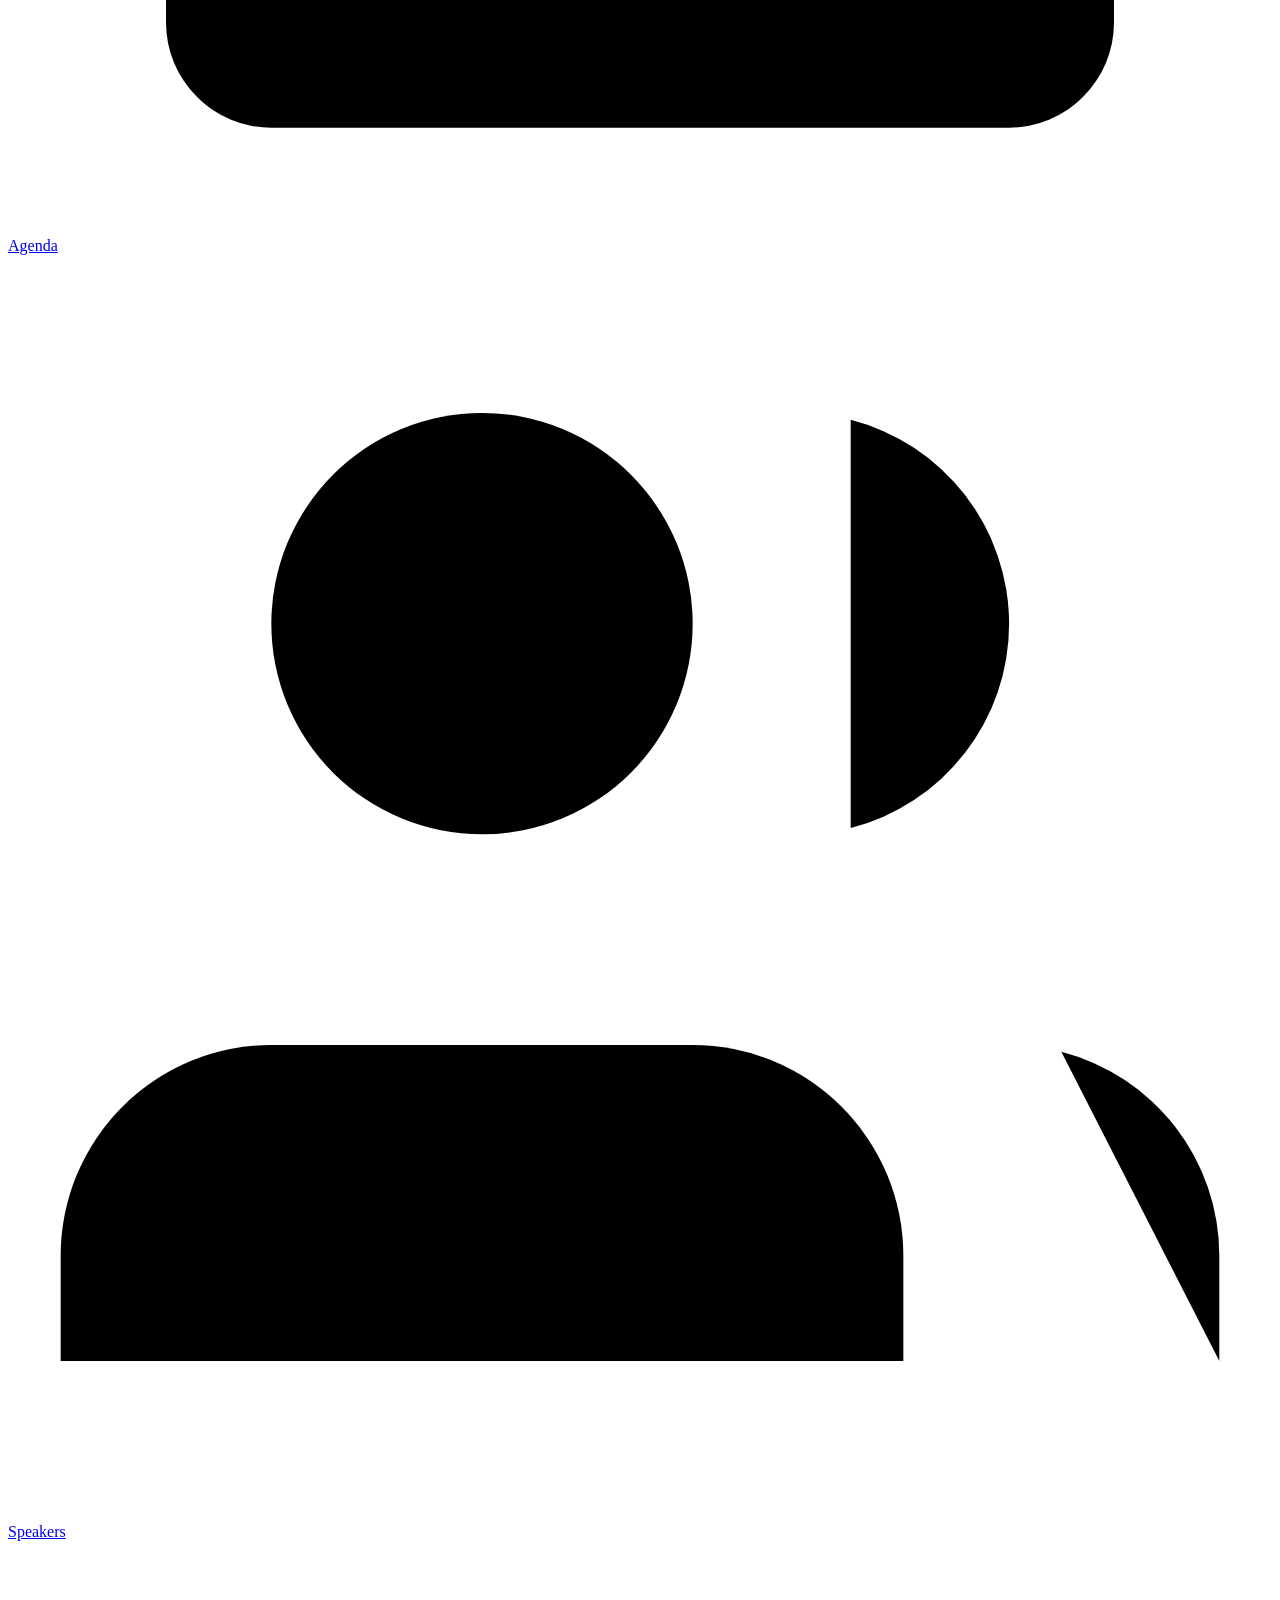
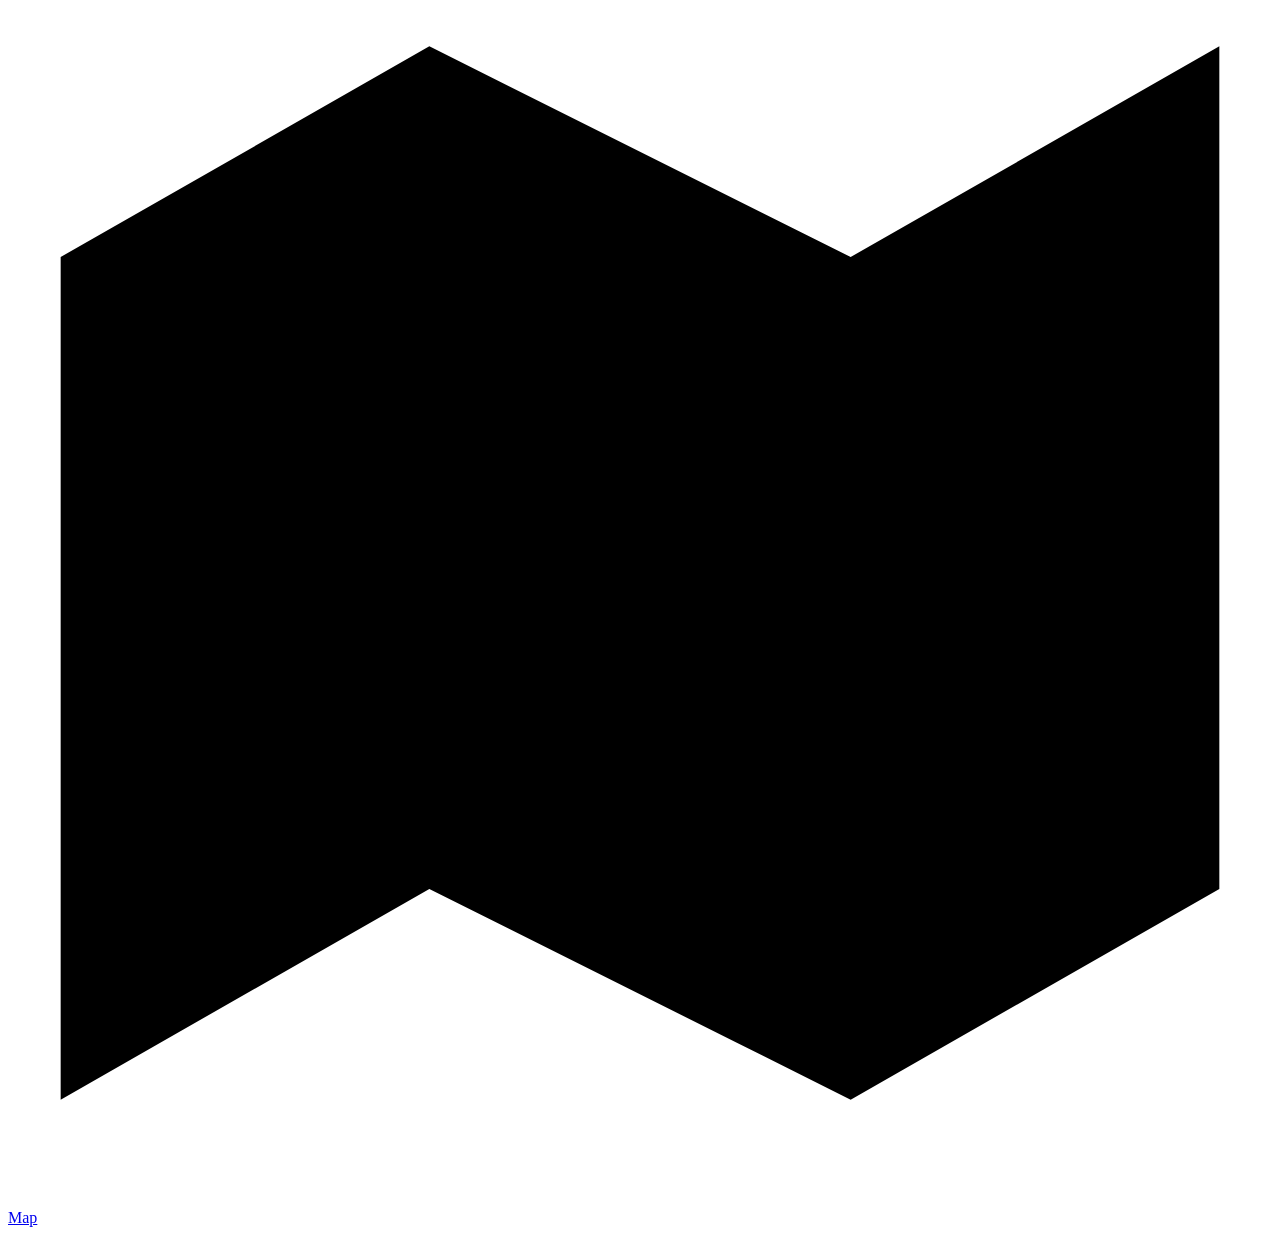
==== commit f7dd973a: "added new changes" ====
--- a/agenda/index.html
+++ b/agenda/index.html
@@ -10,7 +10,7 @@
 <link rel="preconnect" href="https://fonts.googleapis.com">
 <link rel="preconnect" href="https://fonts.gstatic.com" crossorigin>
 <link href="https://fonts.googleapis.com/css2?family=Outfit:wght@300;400;500;600;700;800&display=swap" rel="stylesheet">
-<link rel="stylesheet" href="assets/css/agenda.css?v=1.0.30">
+<link rel="stylesheet" href="agenda\assets\css\agenda.css?v=1.0.31">
 </head>
 <body>
 
@@ -122,7 +122,7 @@
 </nav>
 
 <!-- All content lives in data.js. It must load before agenda.js. -->
-<script src="data.js?v=1.0.30"></script>
-<script src="assets/js/agenda.js?v=1.0.30" defer></script>
+<script src="agenda\data.js?v=1.0.31"></script>
+<script src="agenda\assets\js\agenda.js?v=1.0.31" defer></script>
 </body>
 </html>
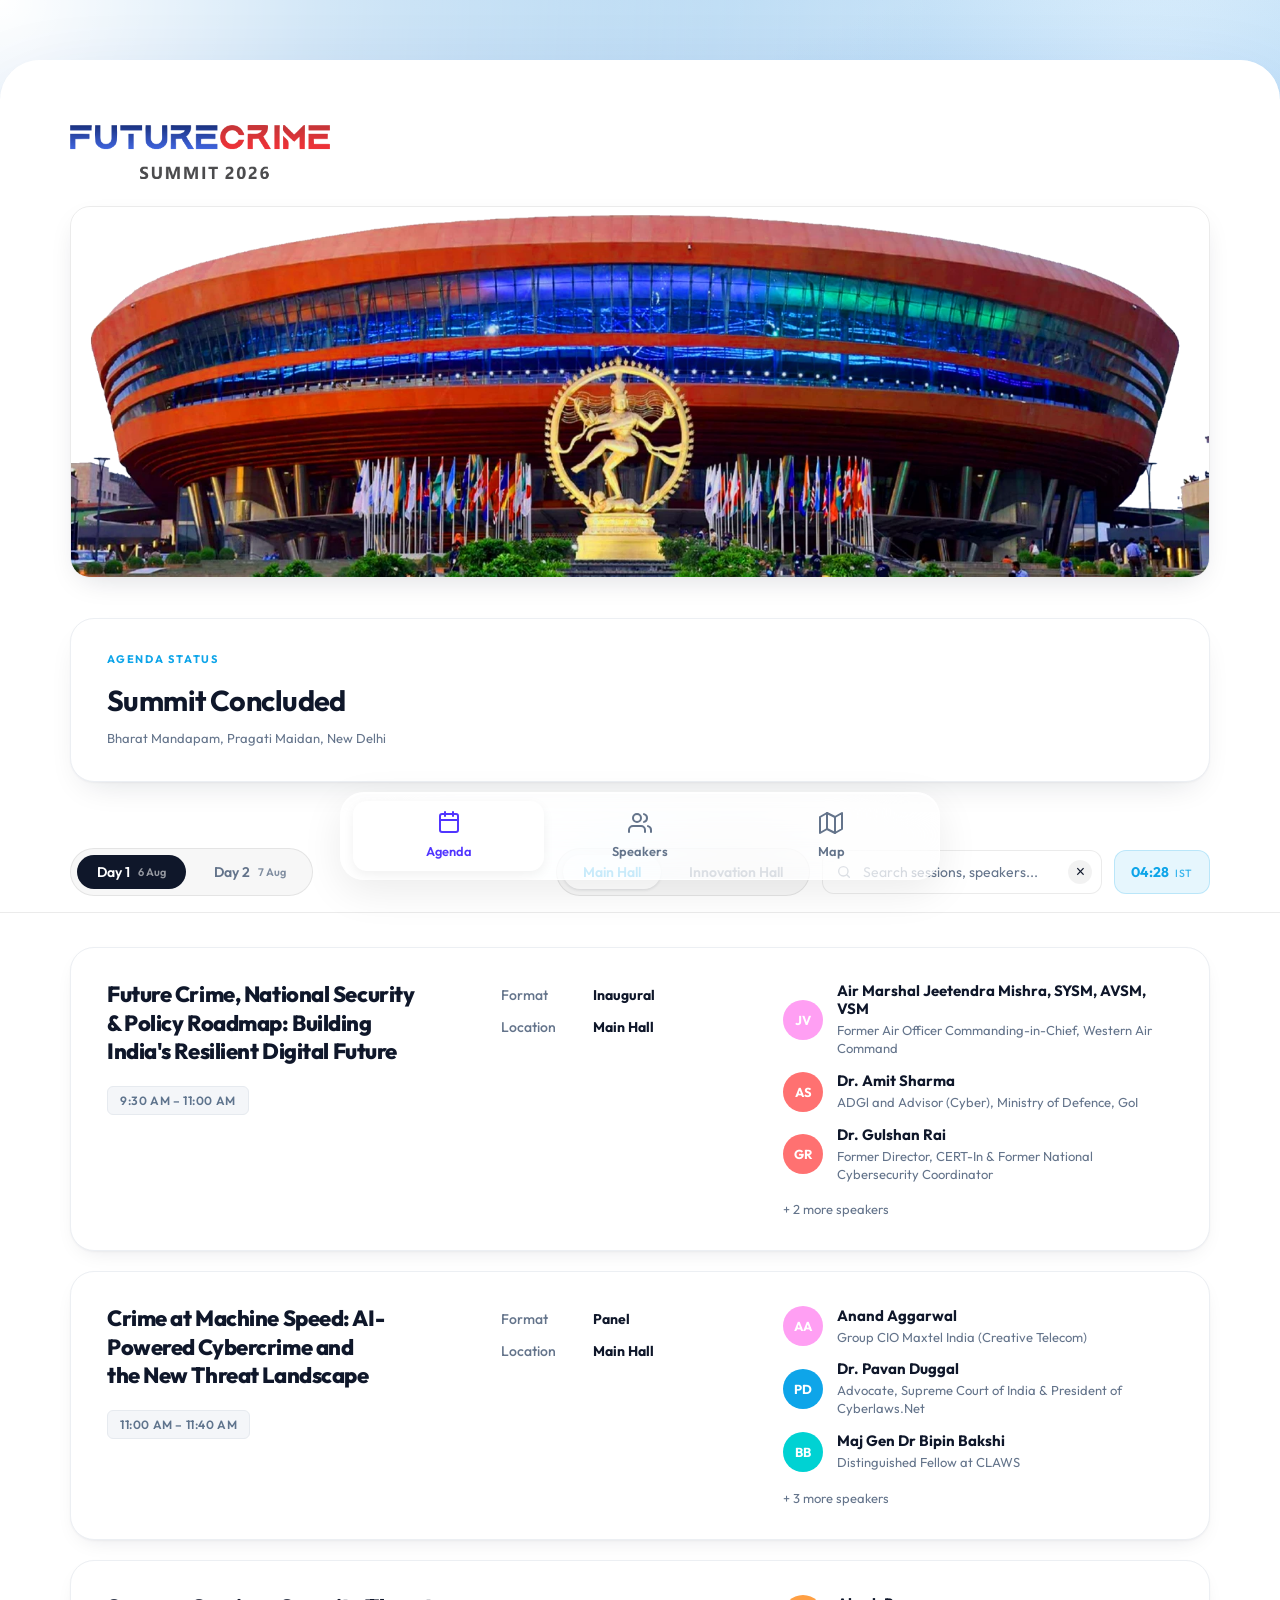
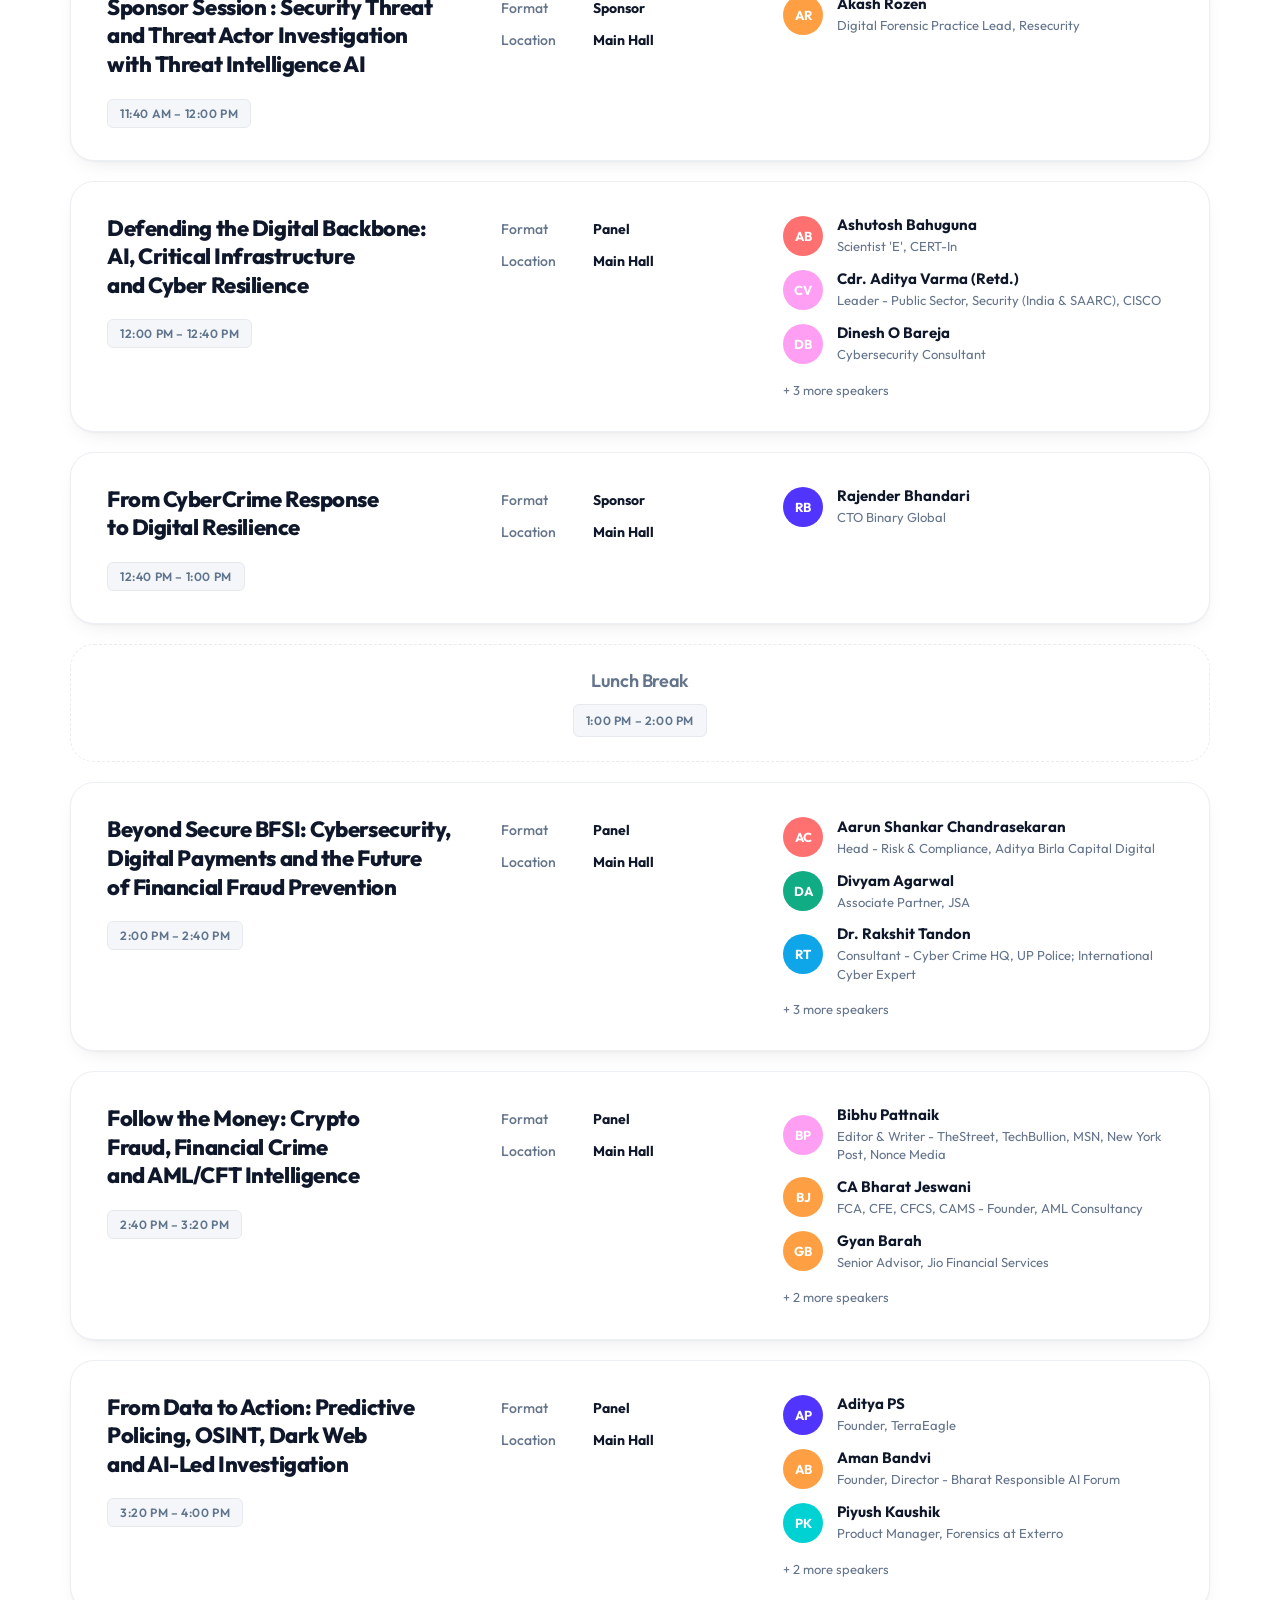
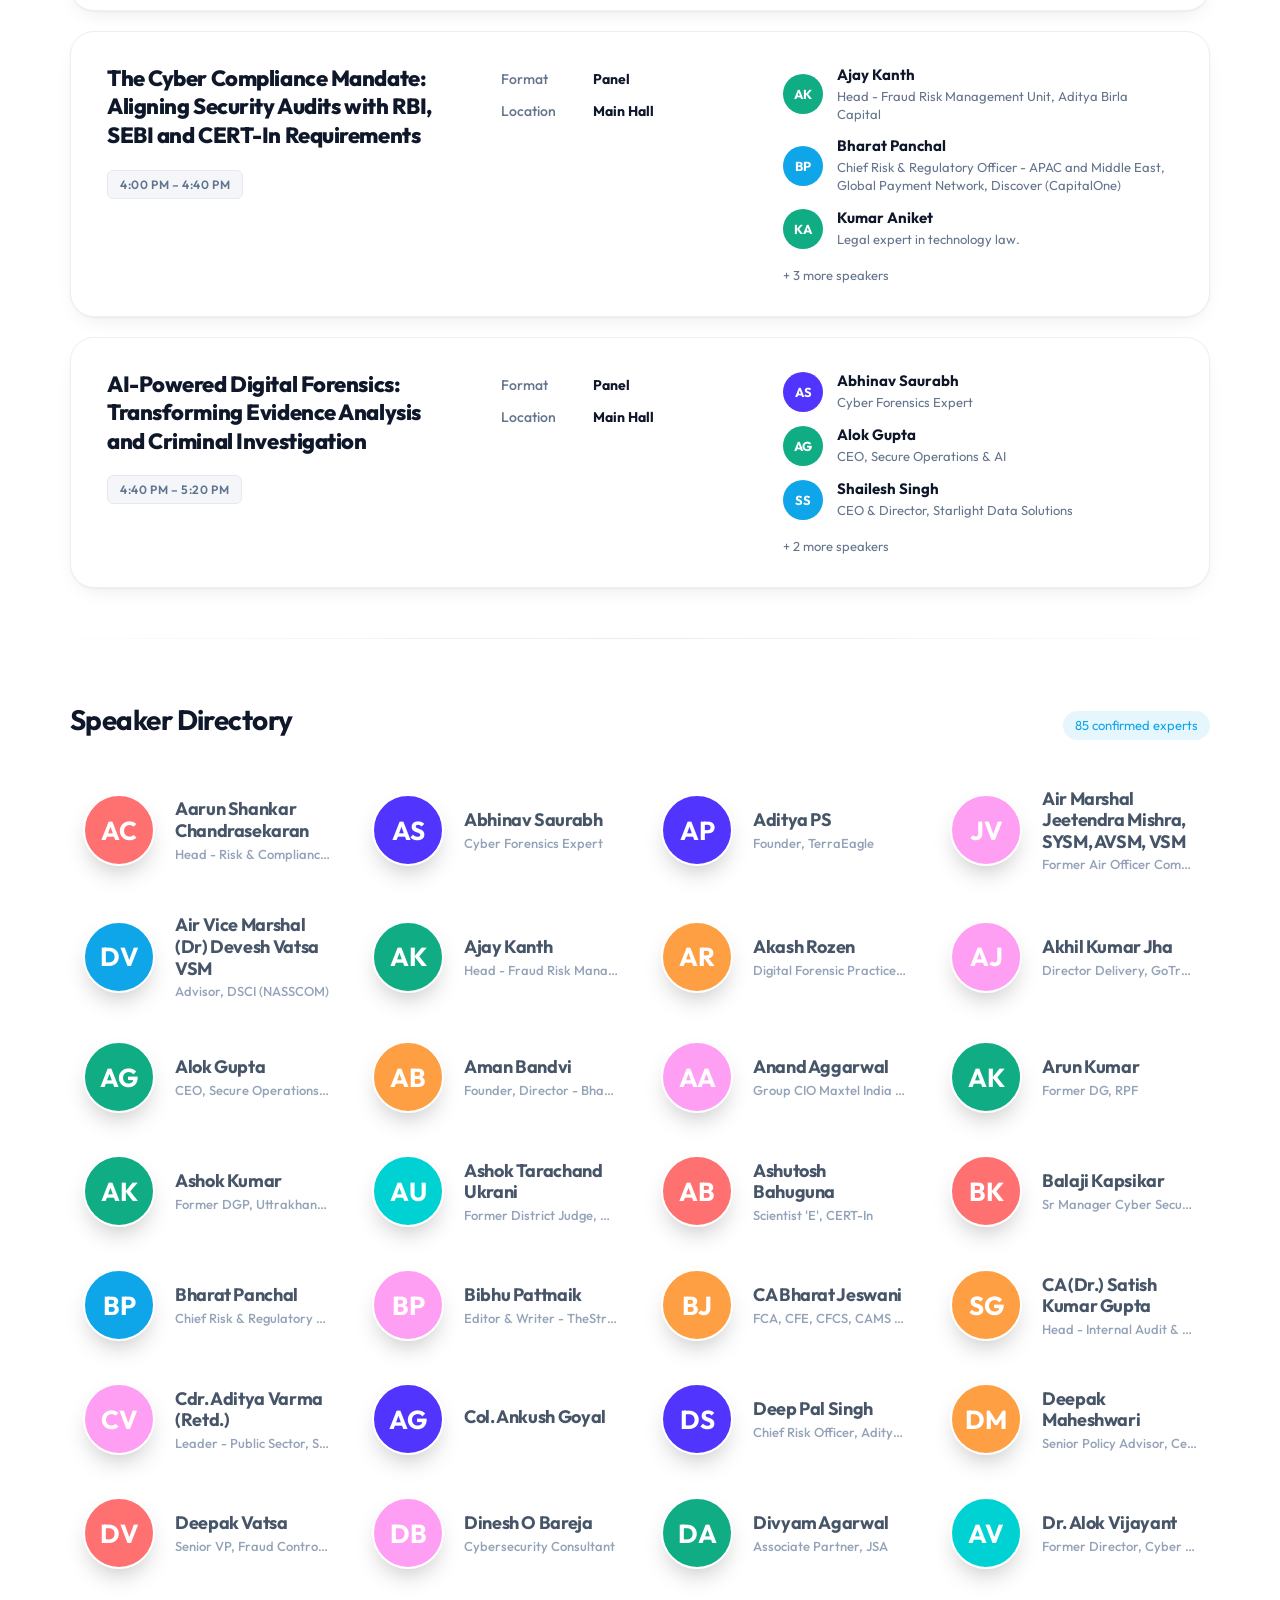
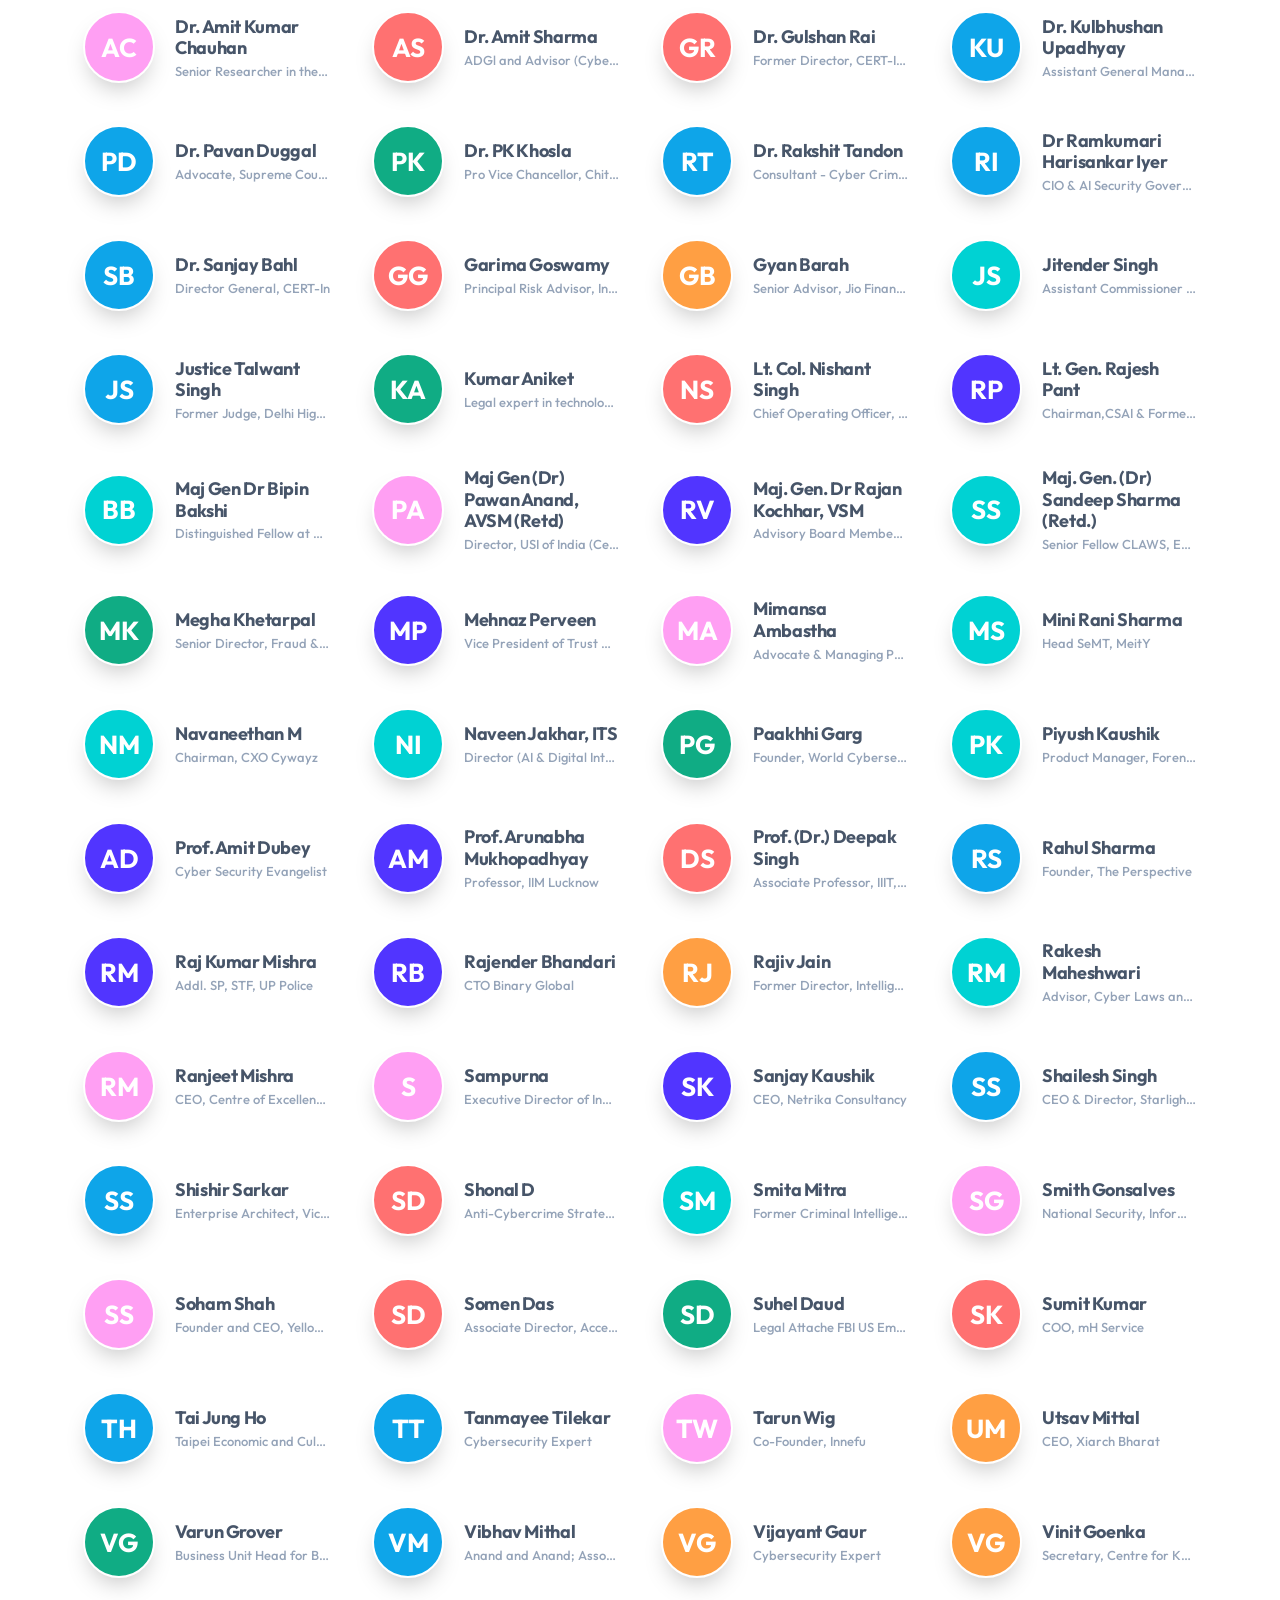
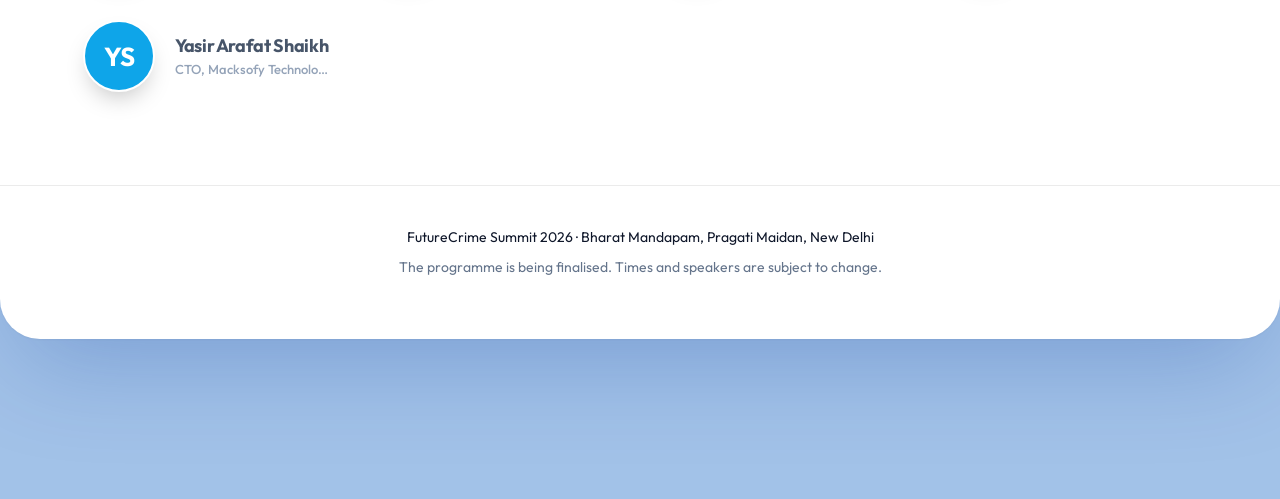
==== commit 3951d028: "added new changes" ====
--- a/agenda/index.html
+++ b/agenda/index.html
@@ -10,7 +10,7 @@
 <link rel="preconnect" href="https://fonts.googleapis.com">
 <link rel="preconnect" href="https://fonts.gstatic.com" crossorigin>
 <link href="https://fonts.googleapis.com/css2?family=Outfit:wght@300;400;500;600;700;800&display=swap" rel="stylesheet">
-<link rel="stylesheet" href="agenda\assets\css\agenda.css?v=1.0.31">
+<link rel="stylesheet" href="assets\css\agenda.css?v=1.1.31">
 </head>
 <body>
 
@@ -122,7 +122,7 @@
 </nav>
 
 <!-- All content lives in data.js. It must load before agenda.js. -->
-<script src="agenda\data.js?v=1.0.31"></script>
-<script src="agenda\assets\js\agenda.js?v=1.0.31" defer></script>
+<script src="data.js?v=1.1.31"></script>
+<script src="assets\js\agenda.js?v=1.1.31" defer></script>
 </body>
 </html>
